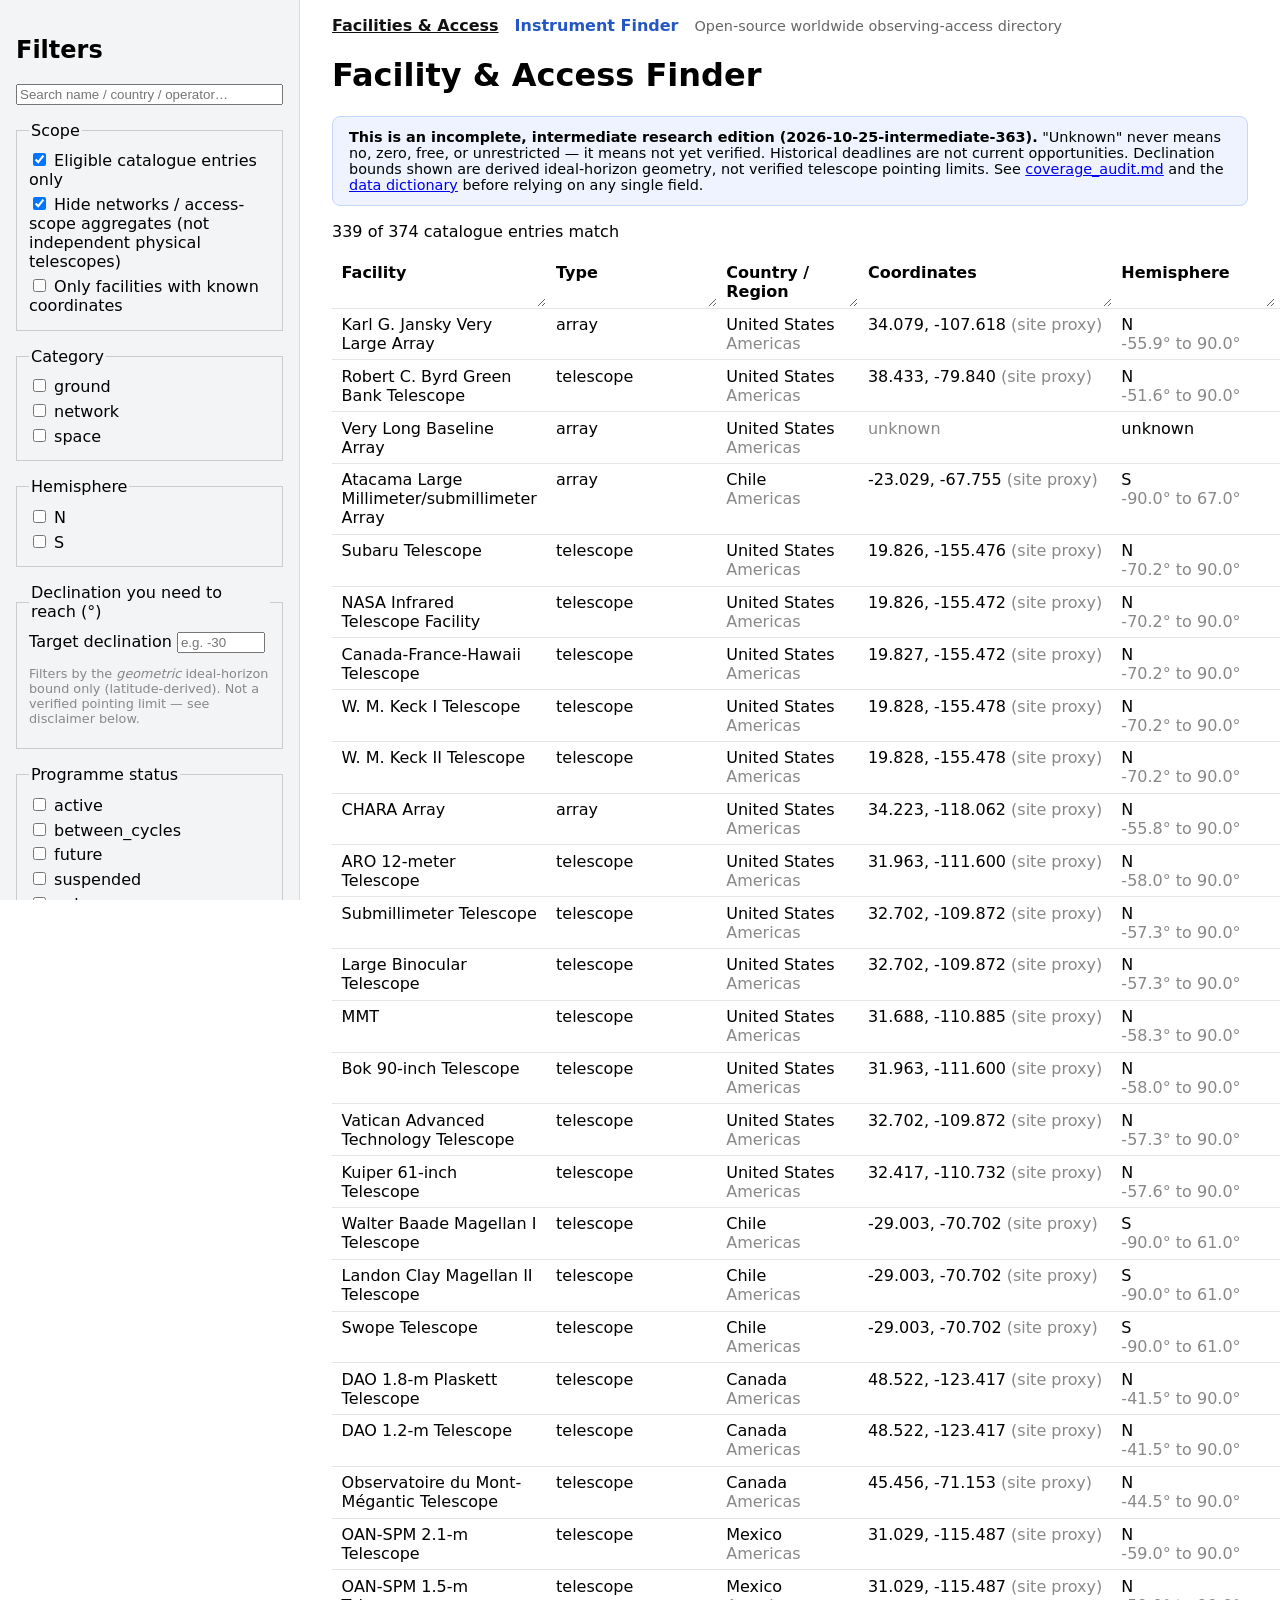
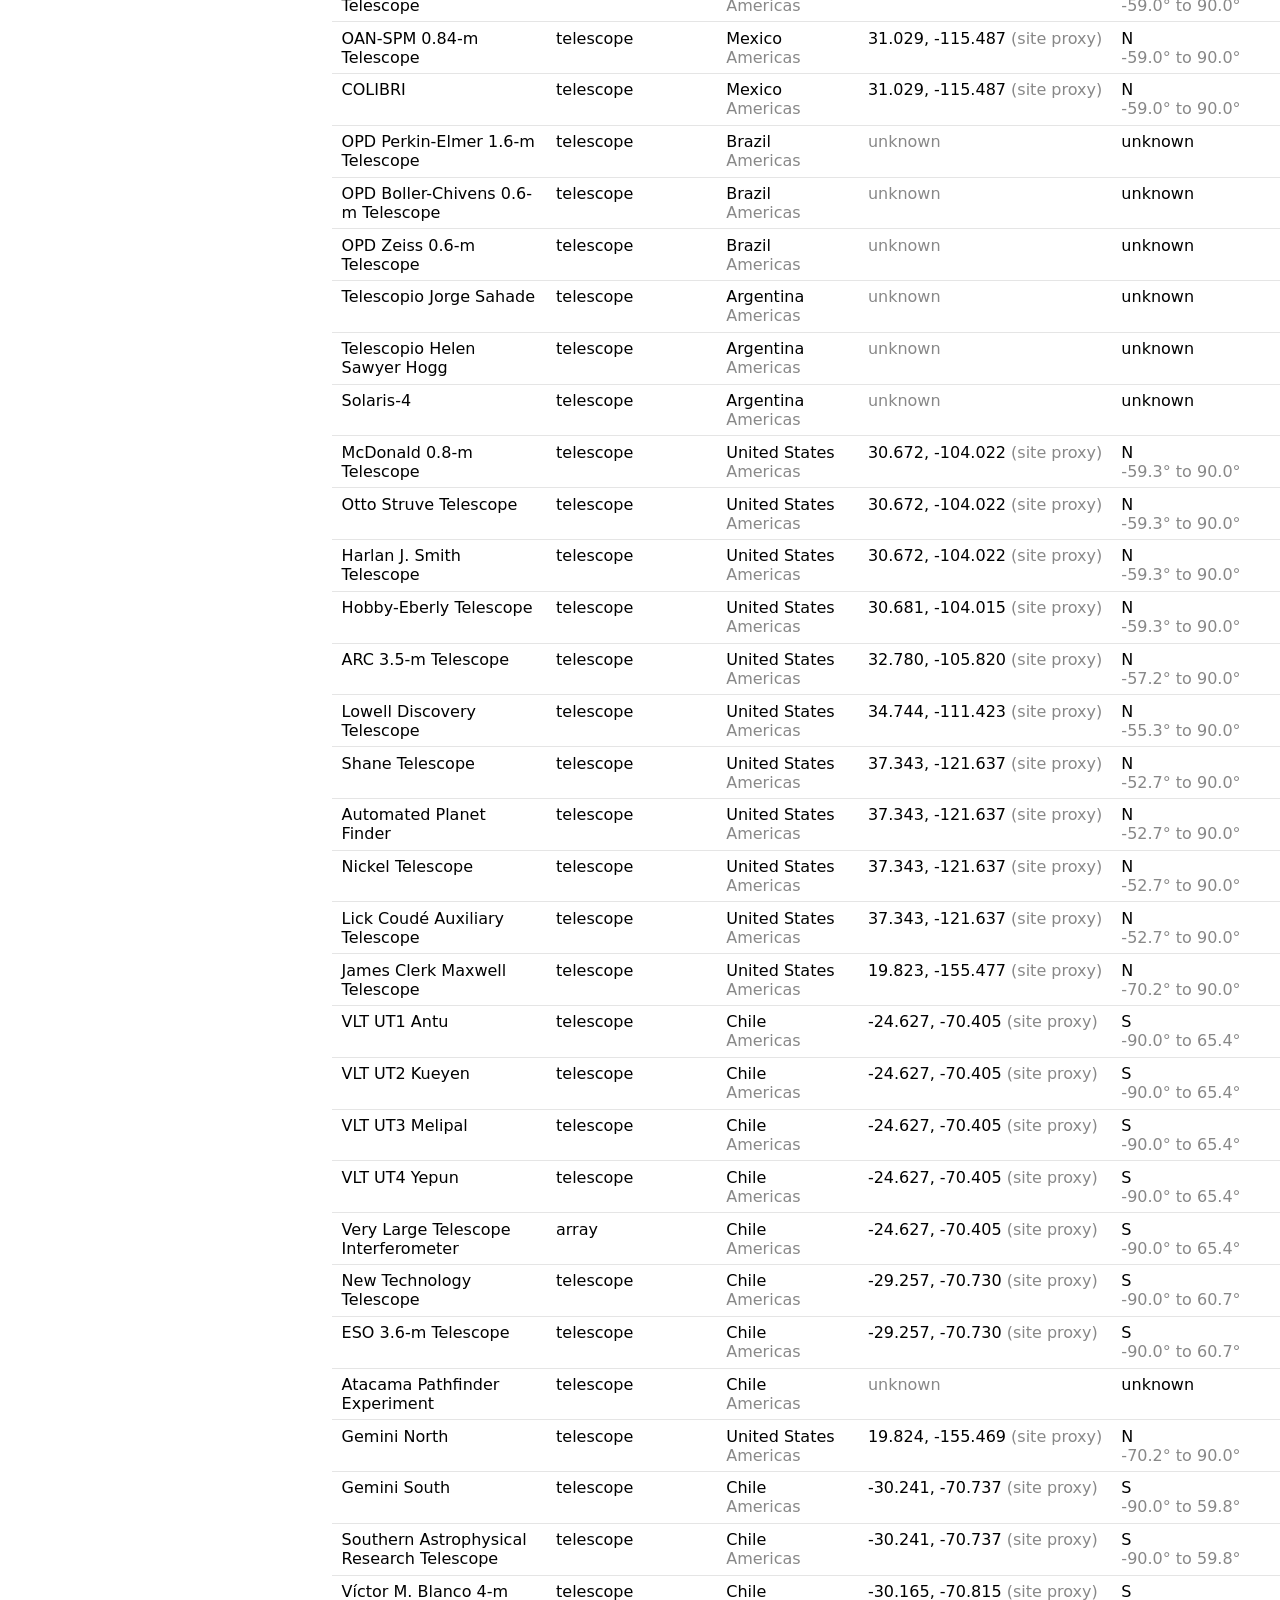
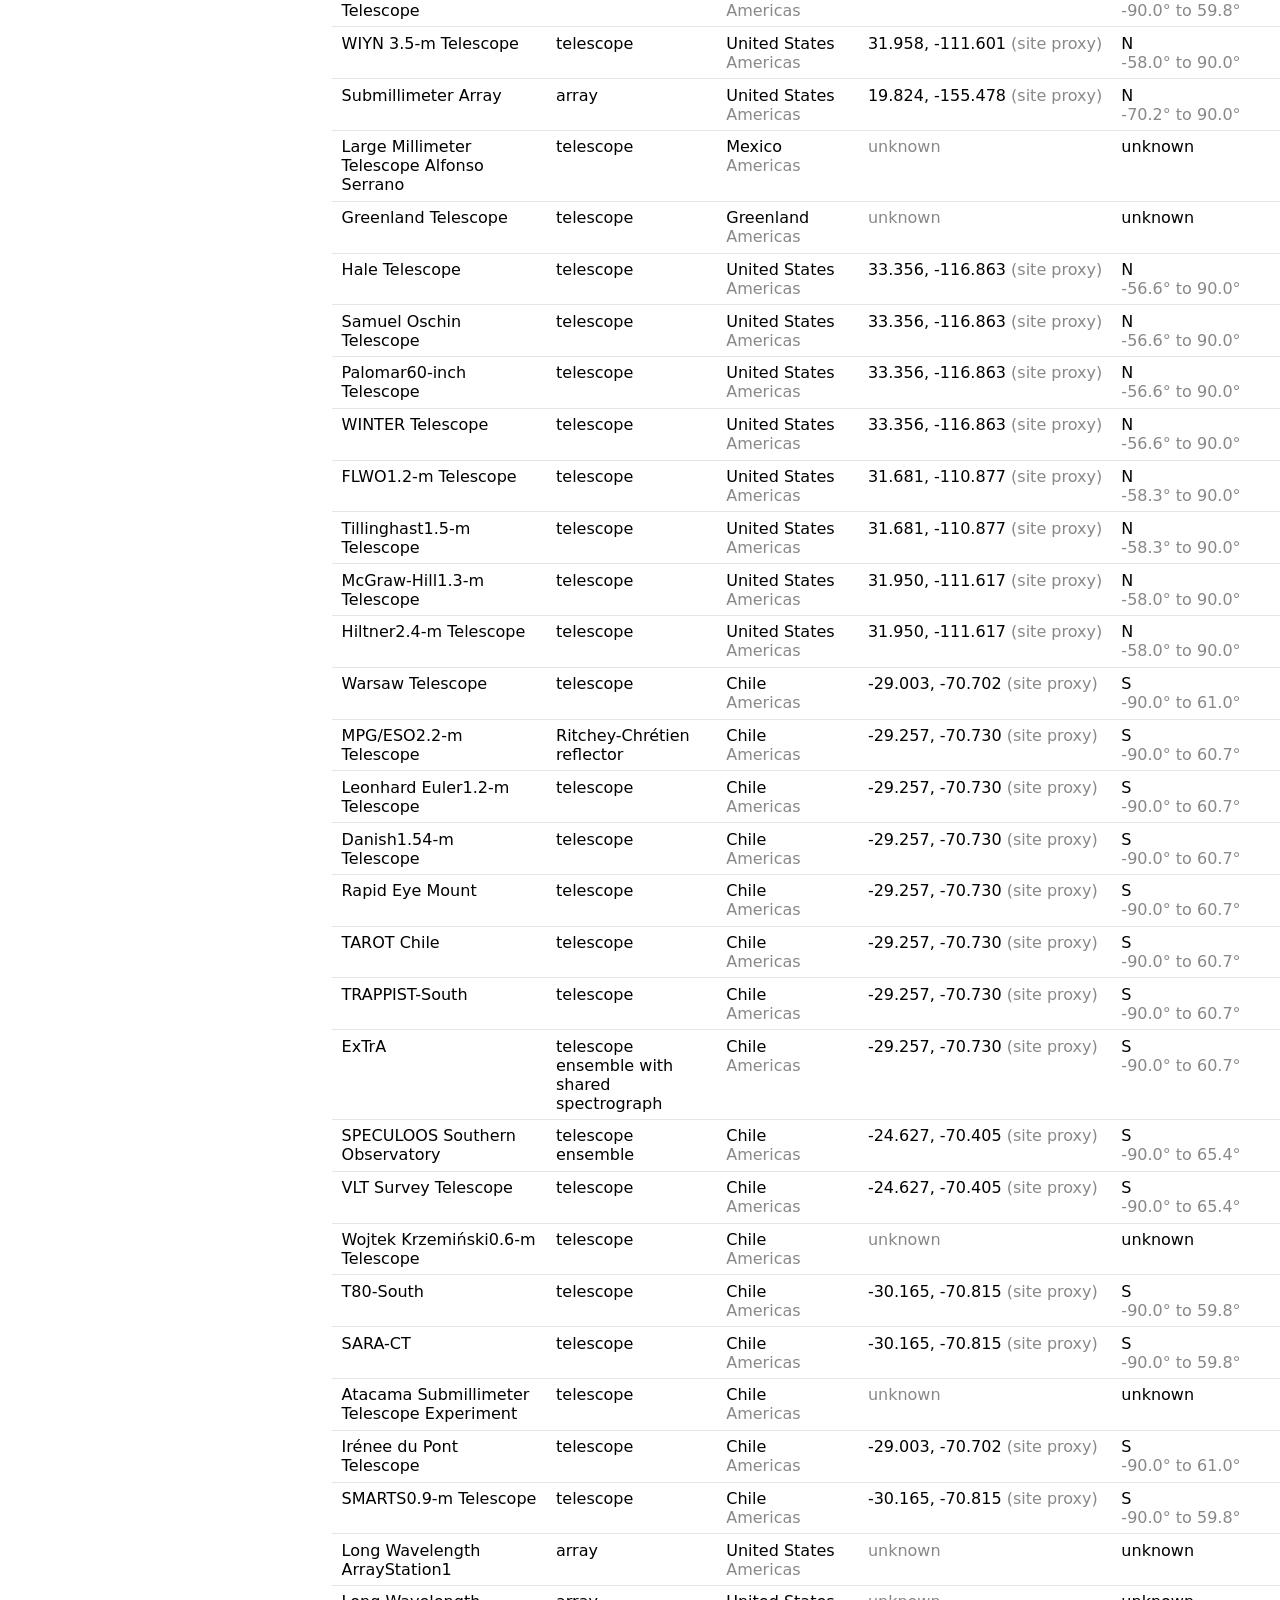
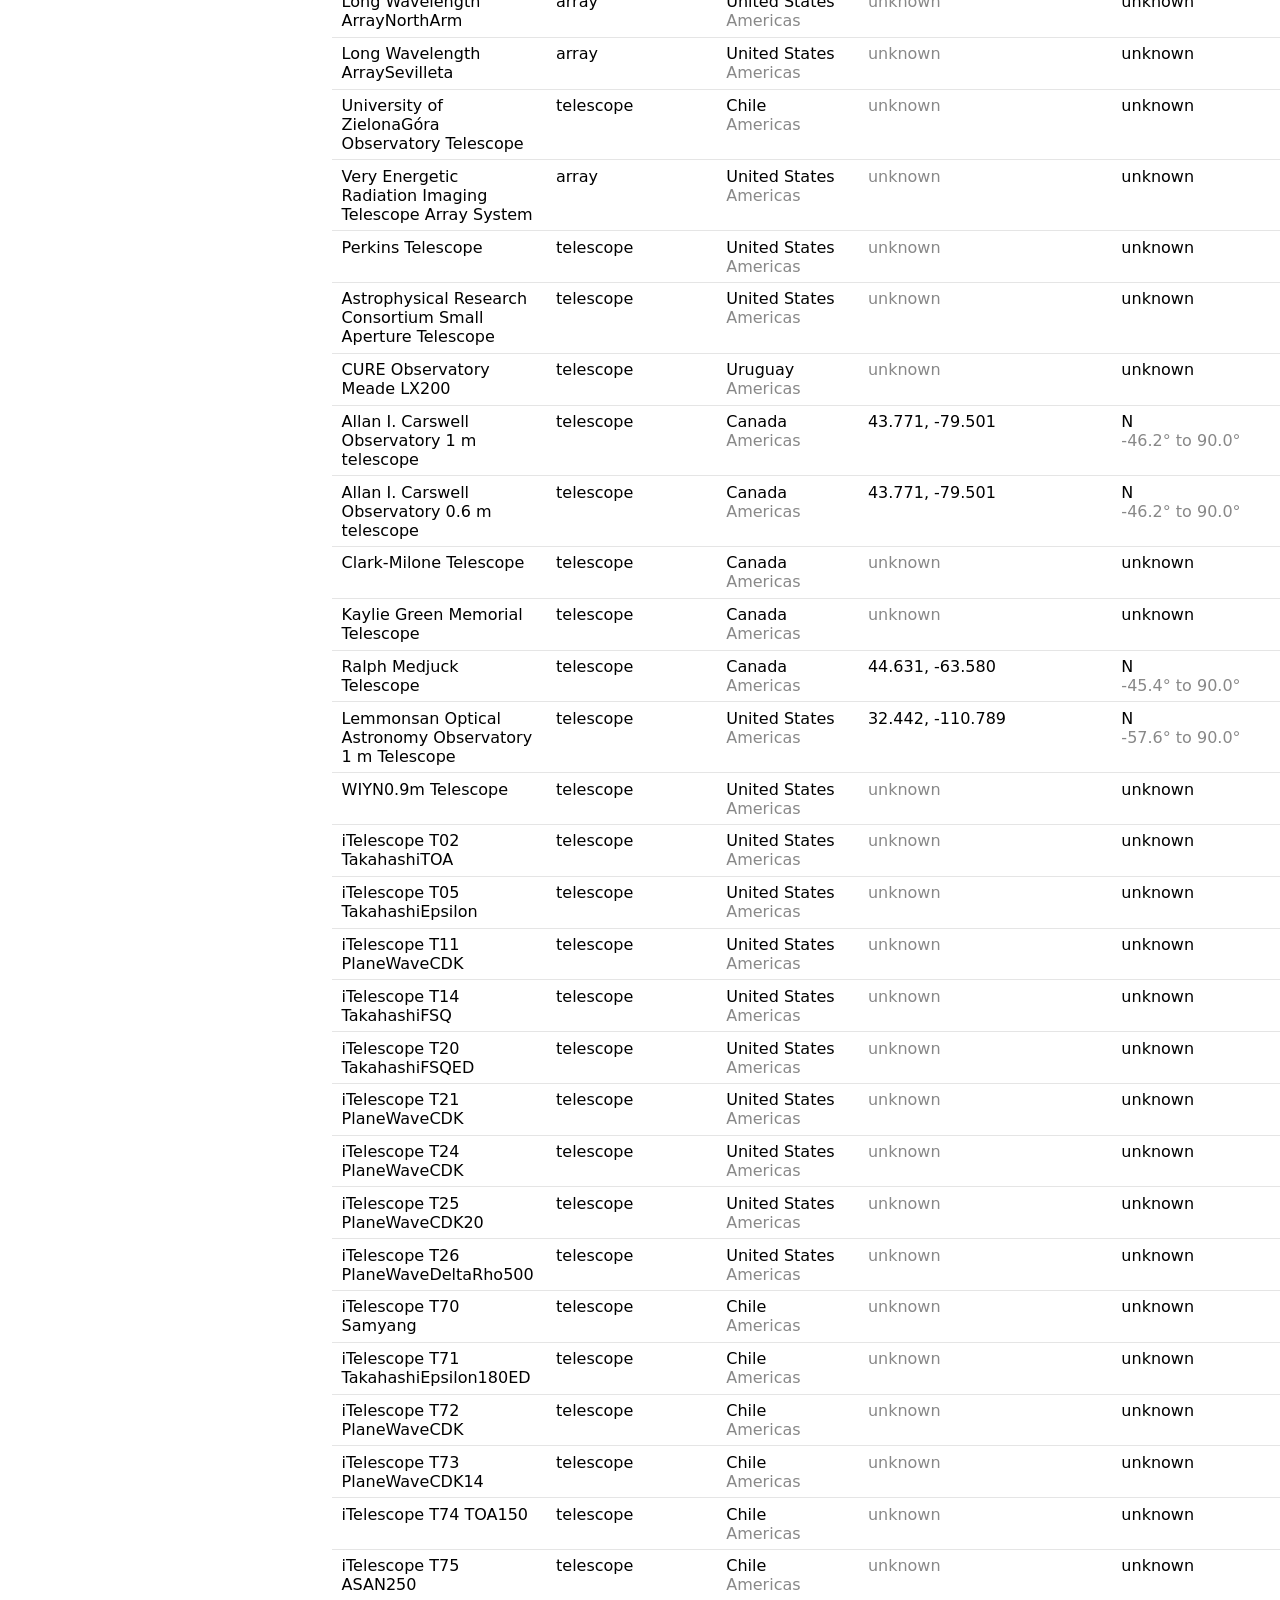
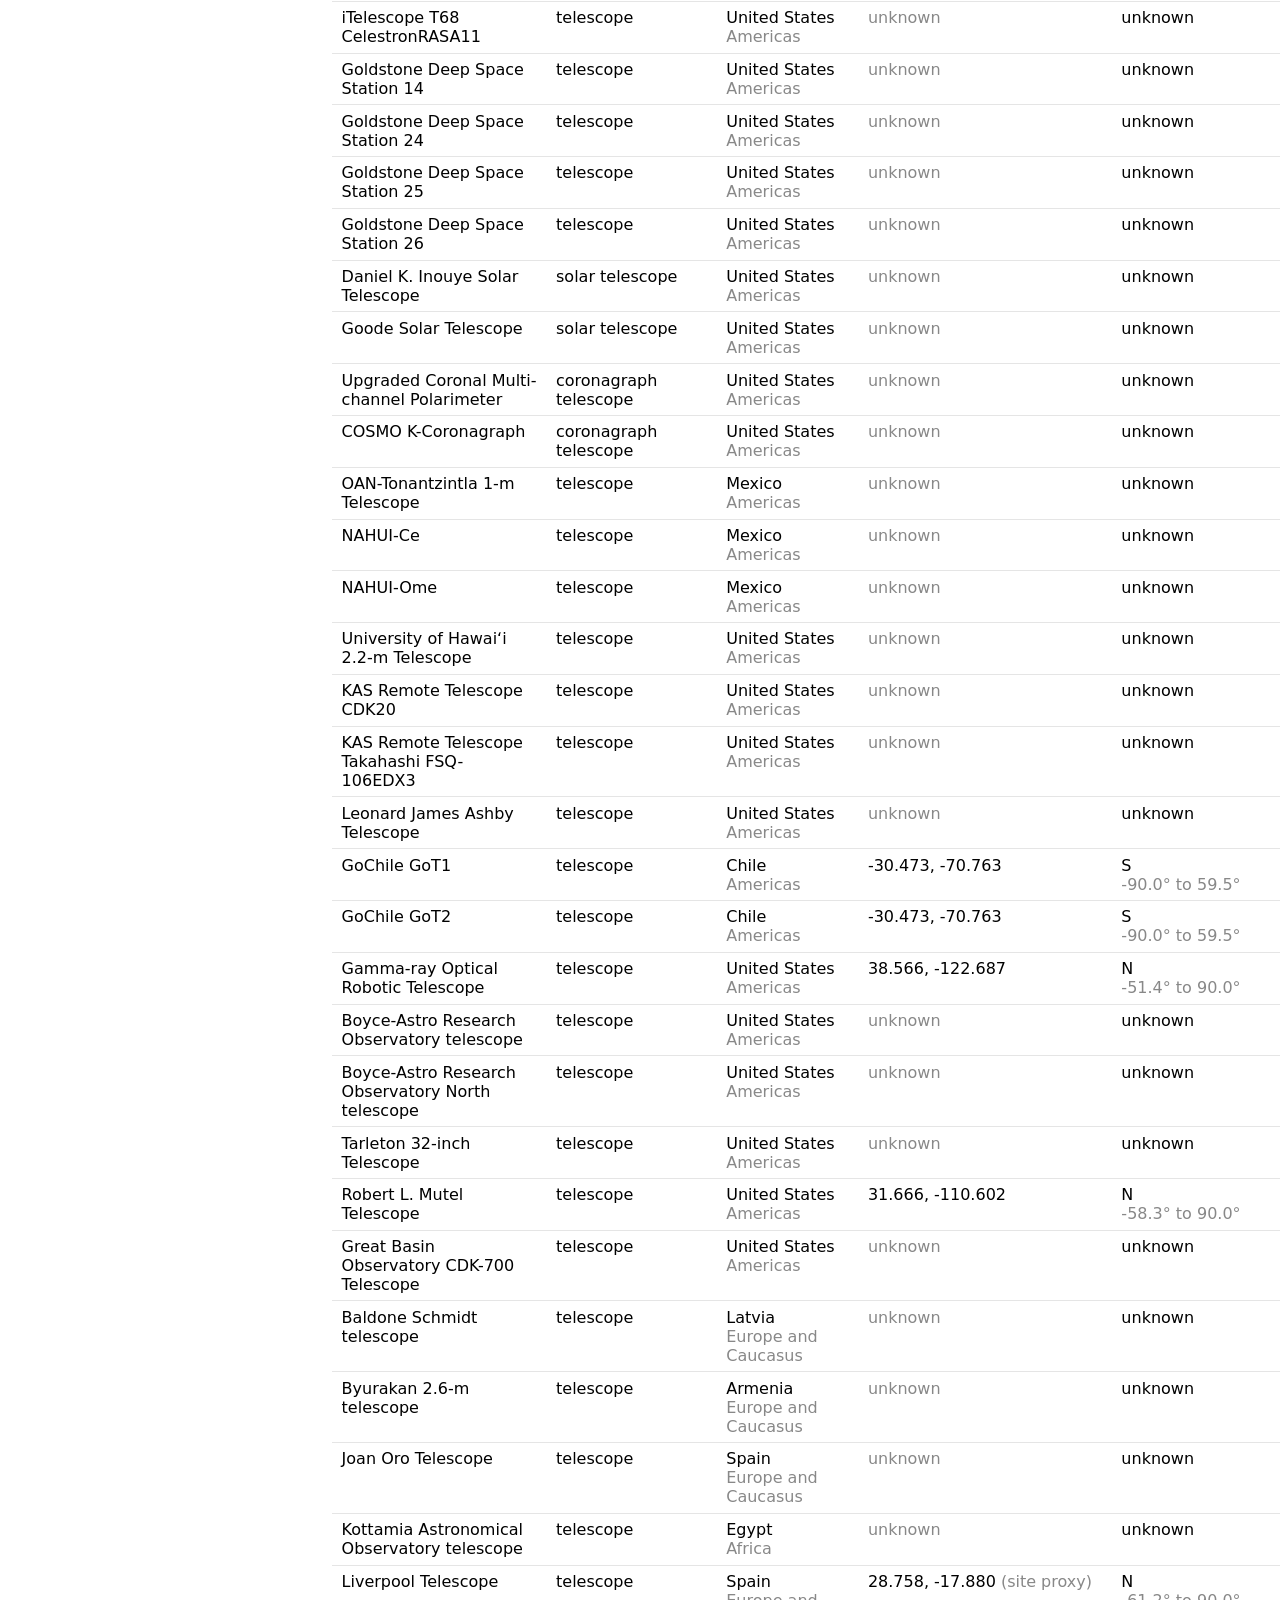
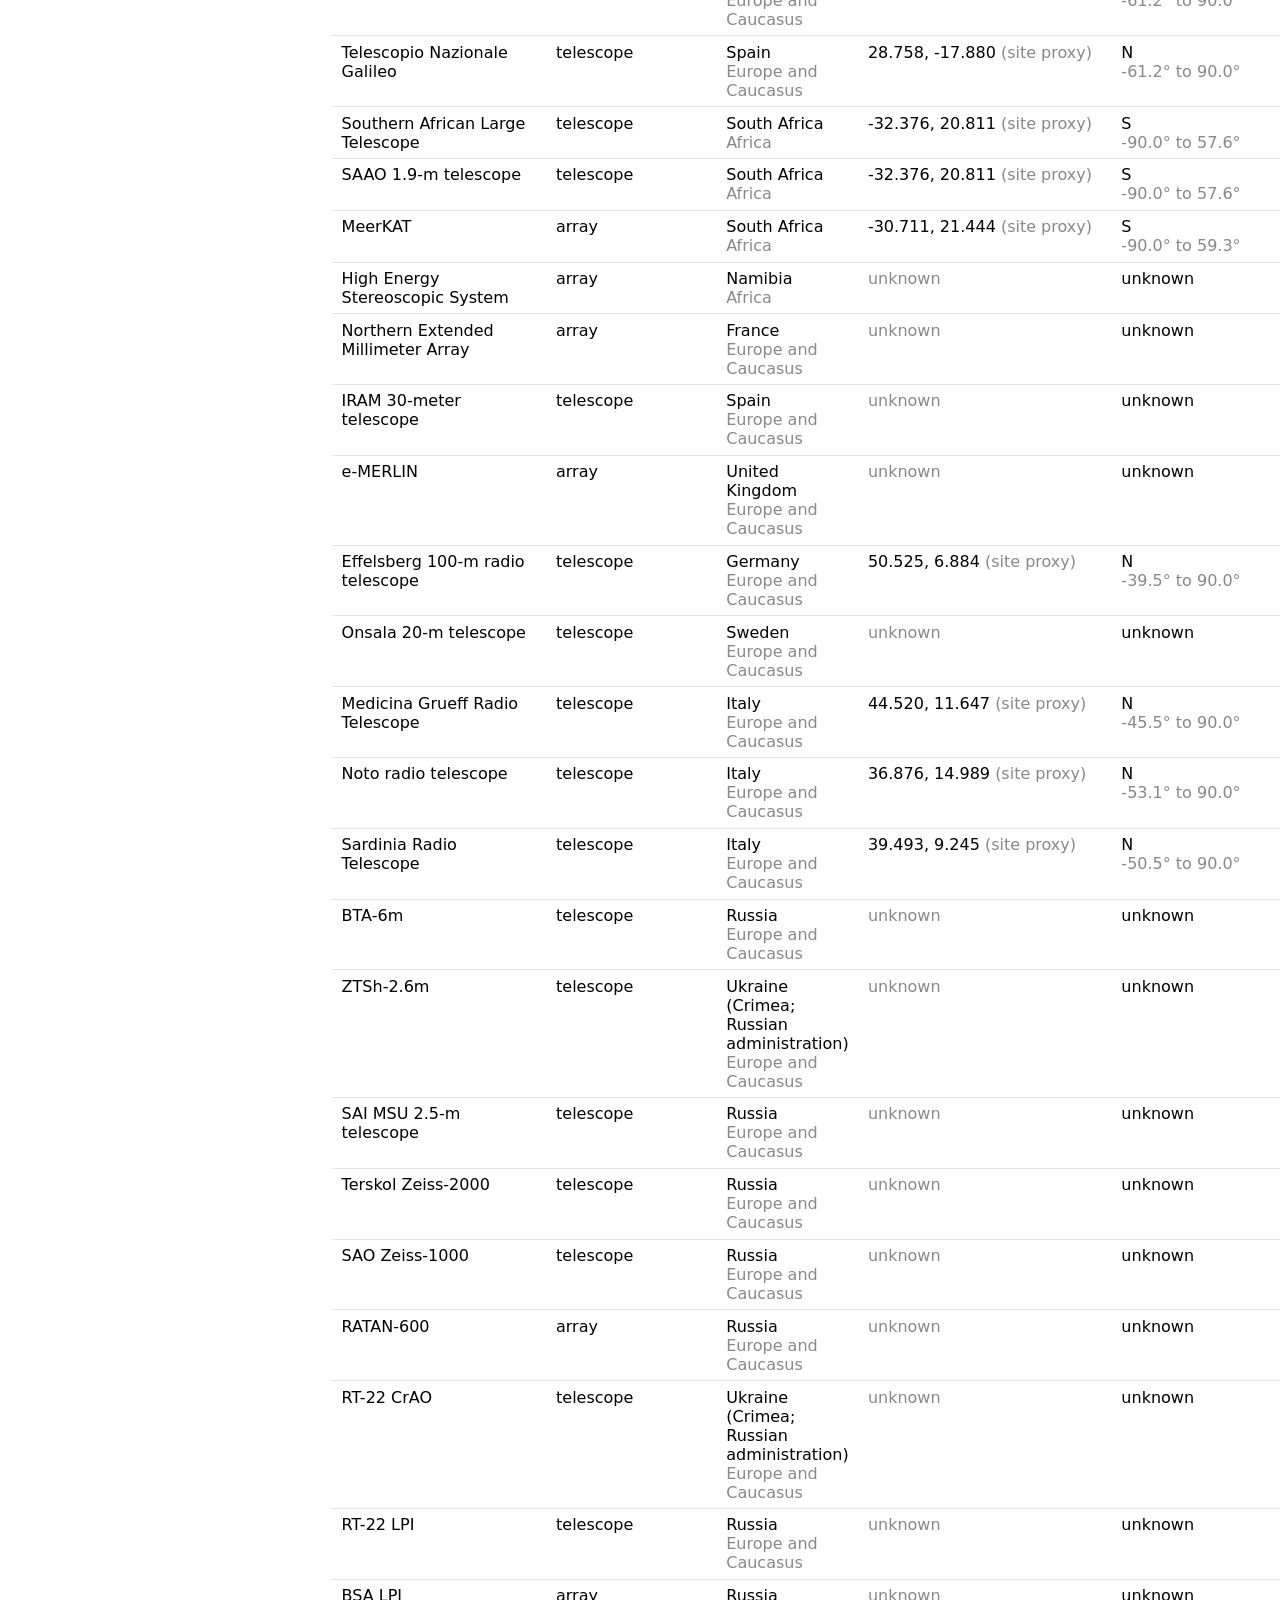
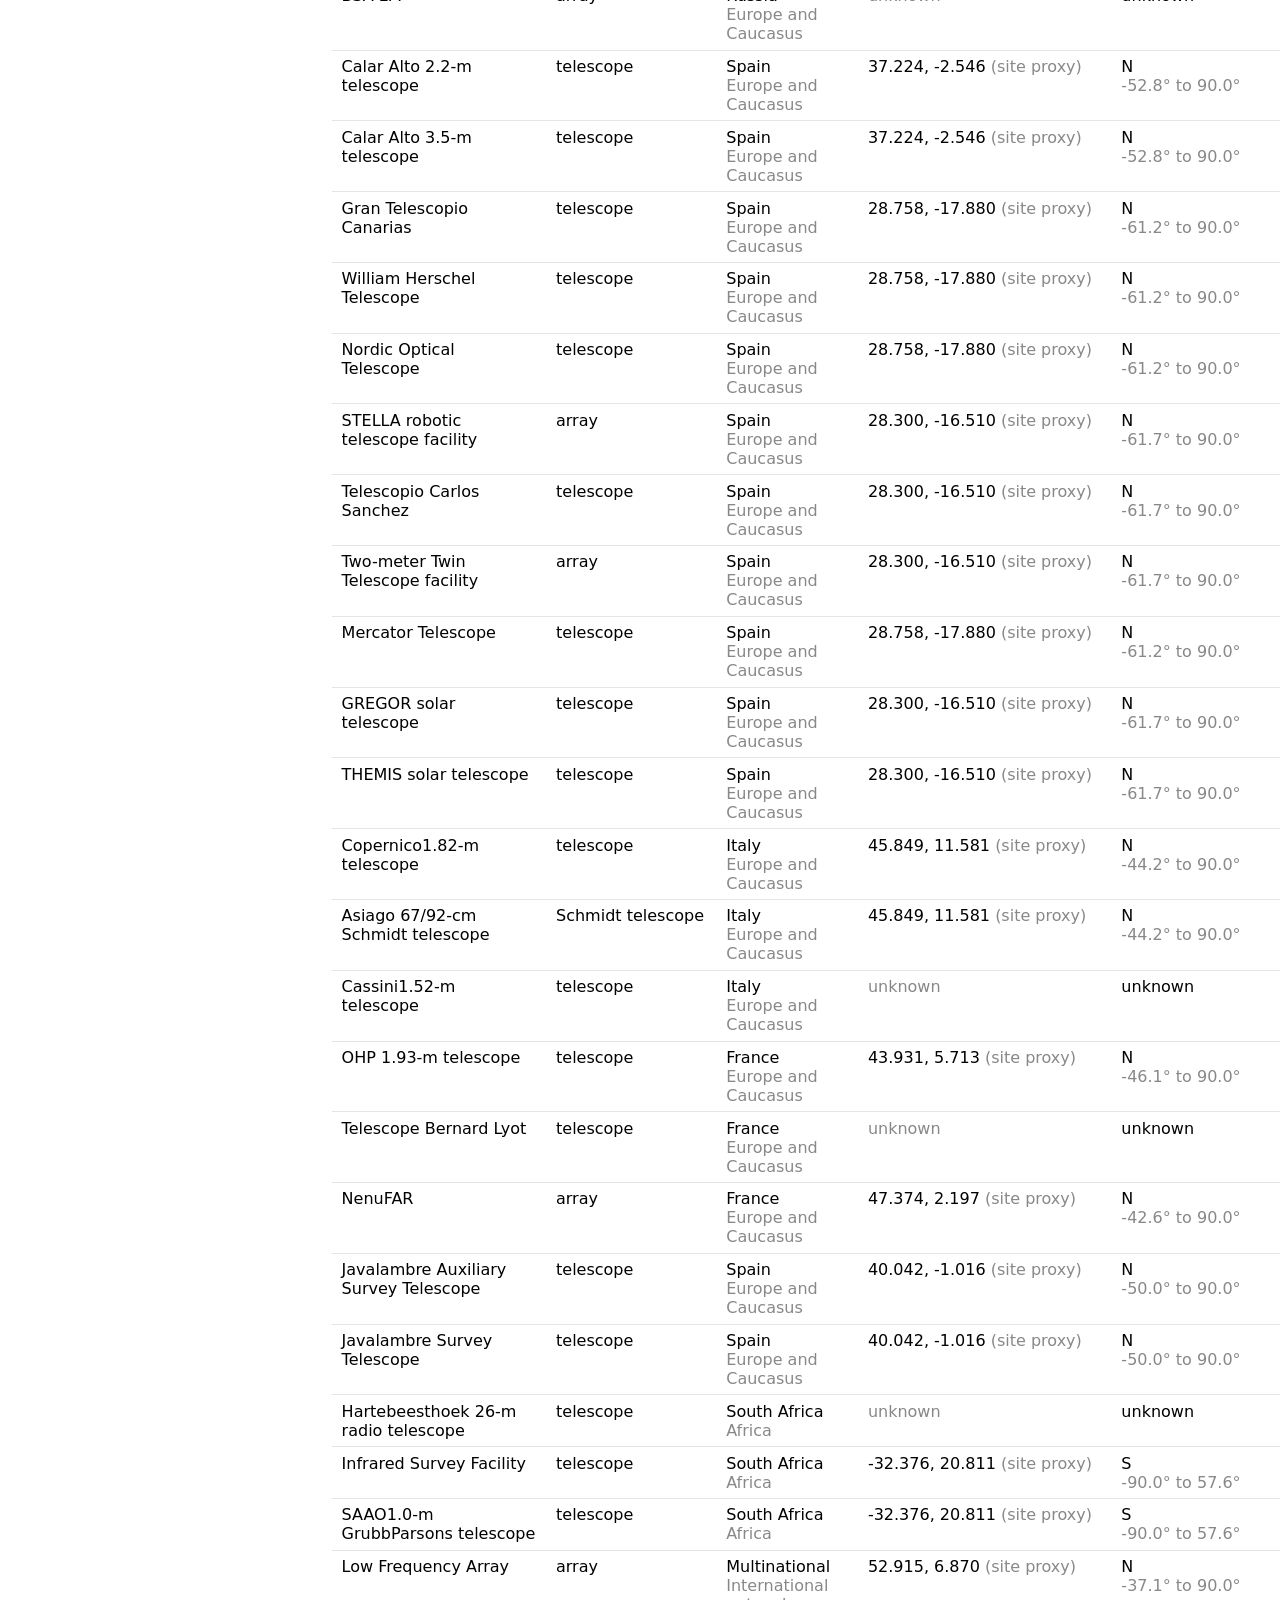
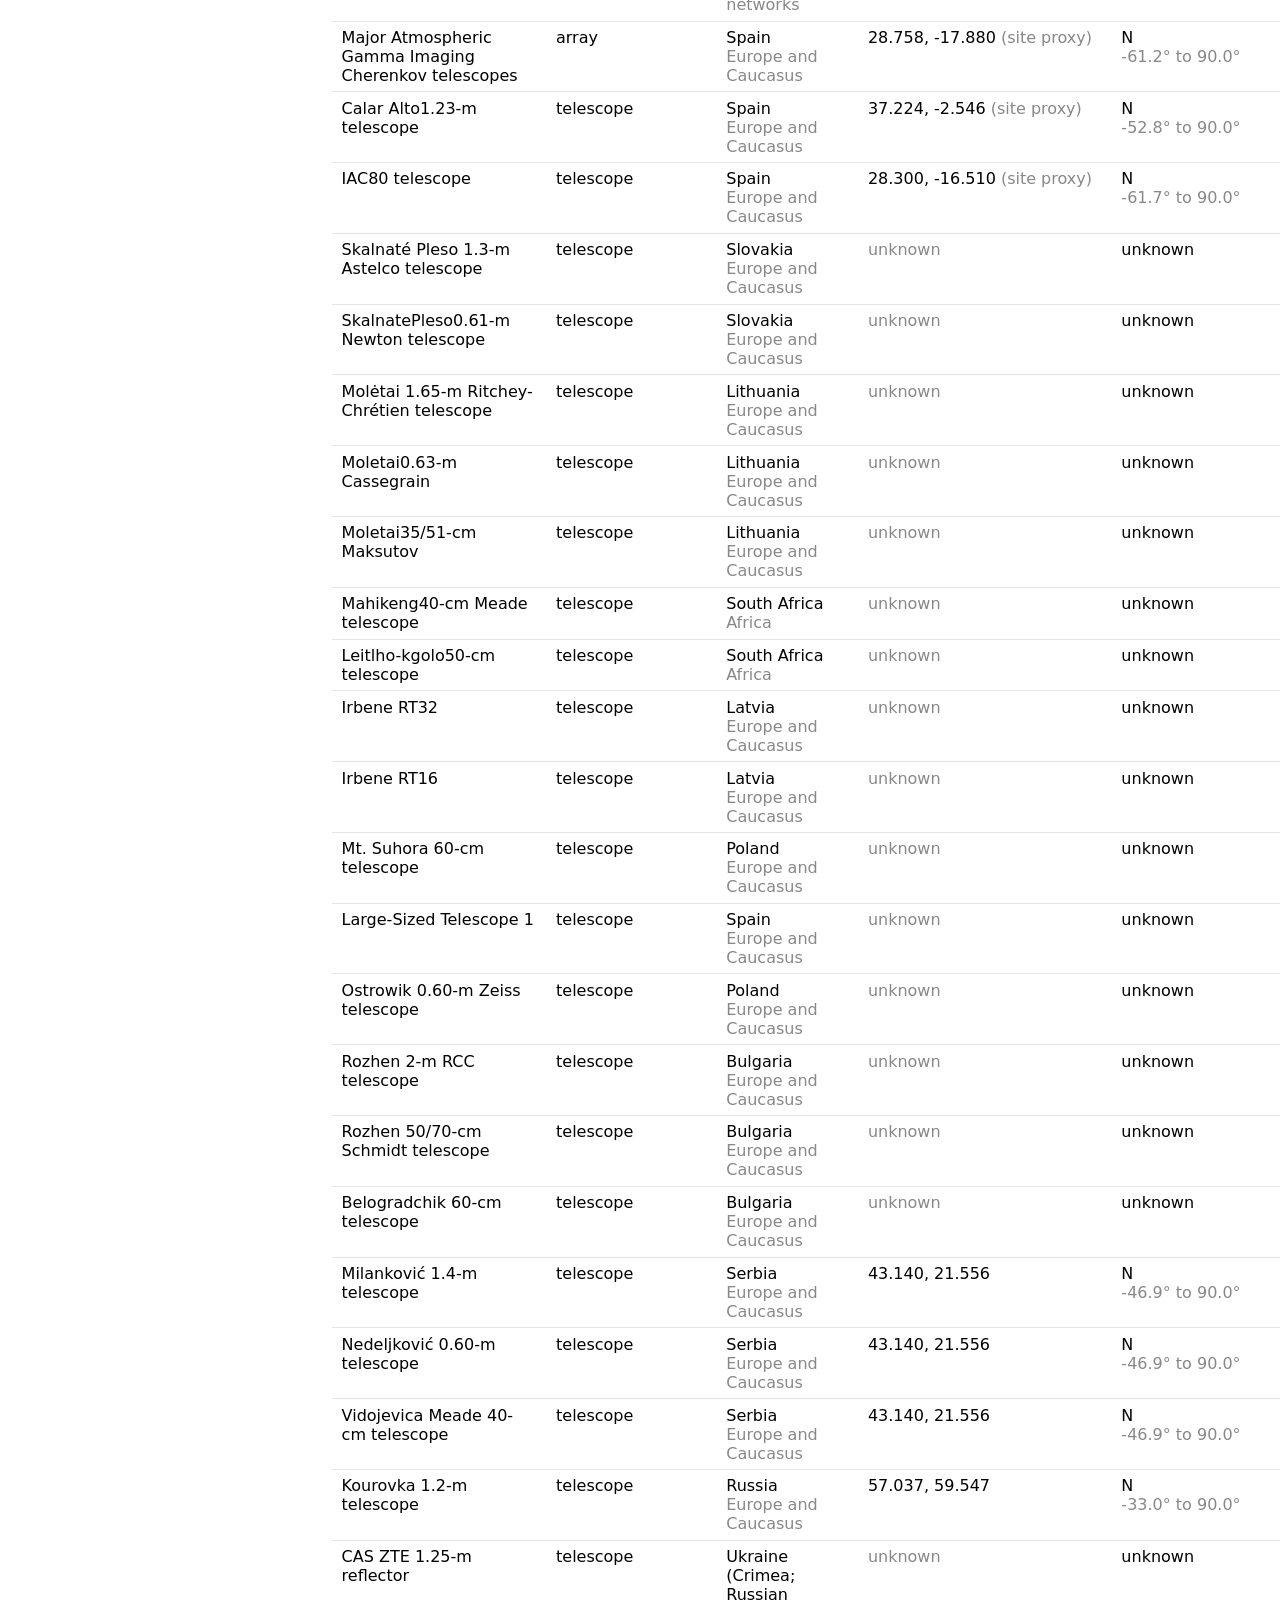
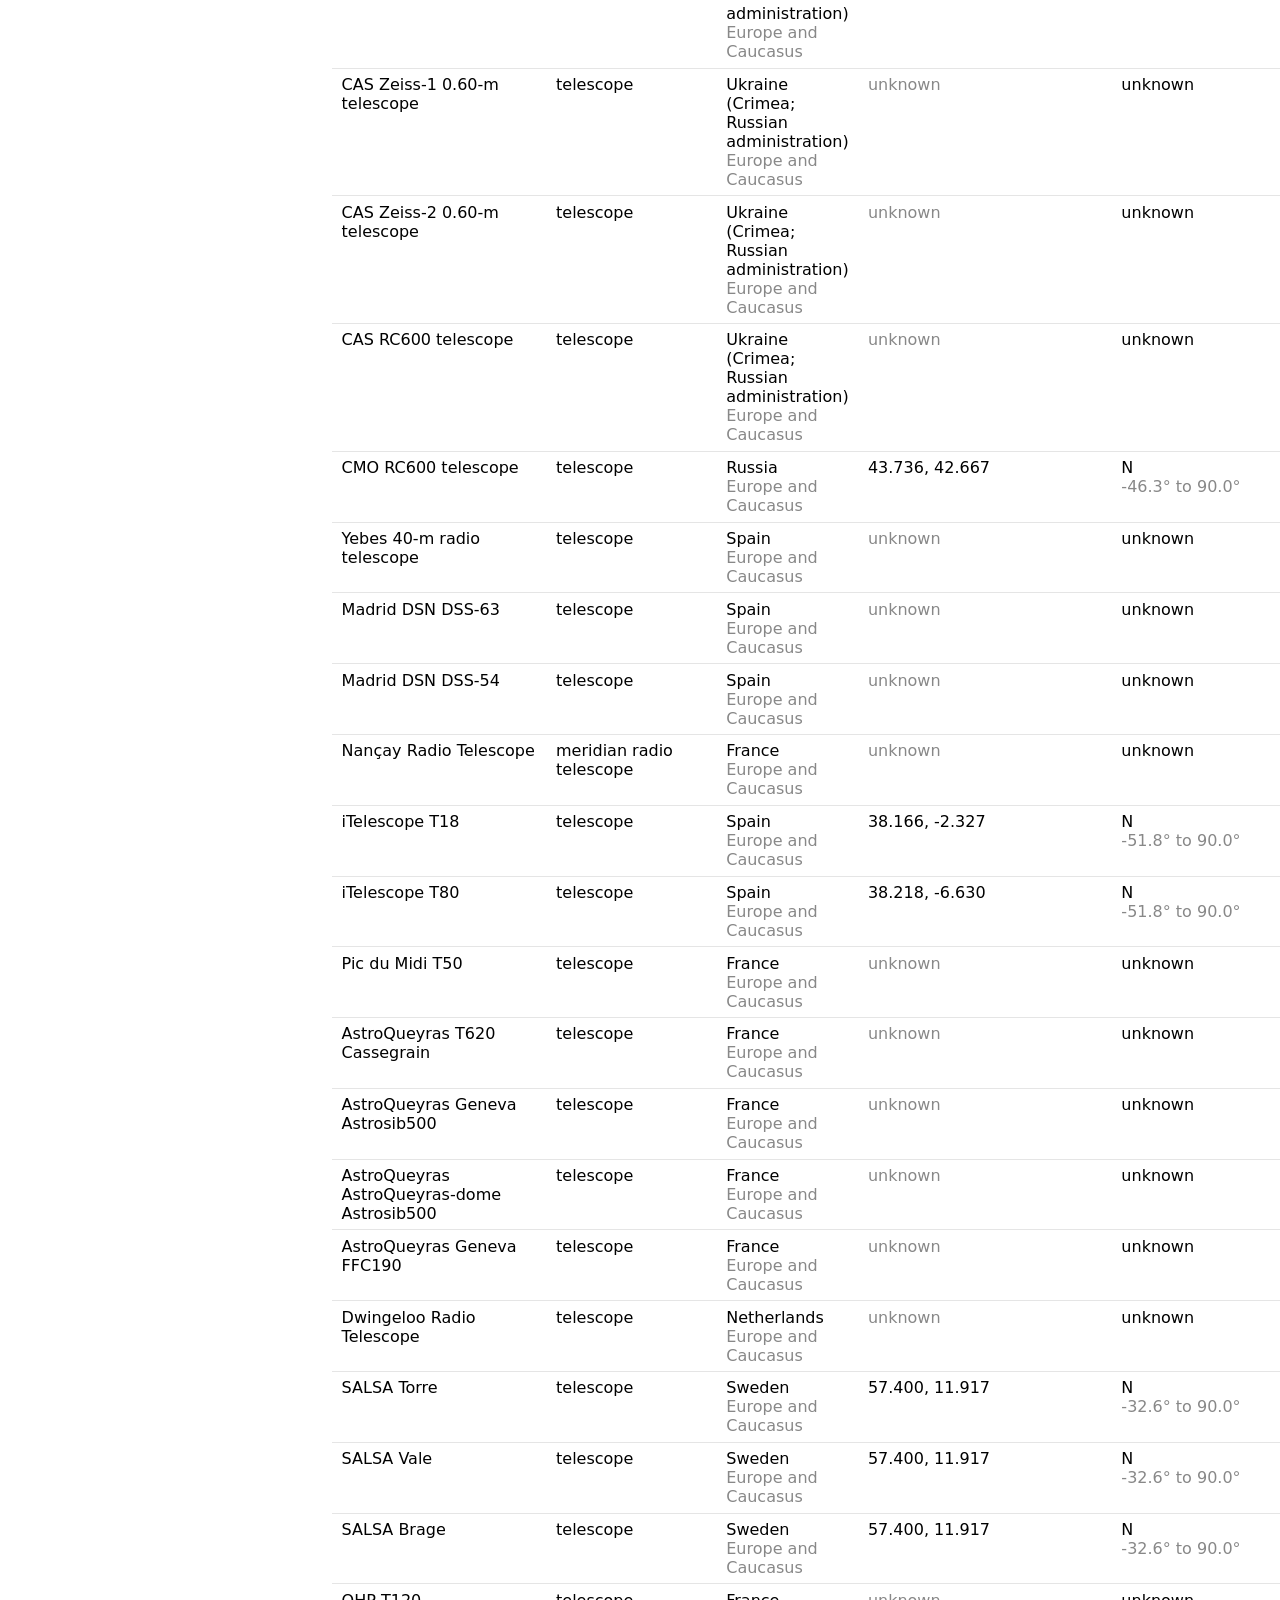
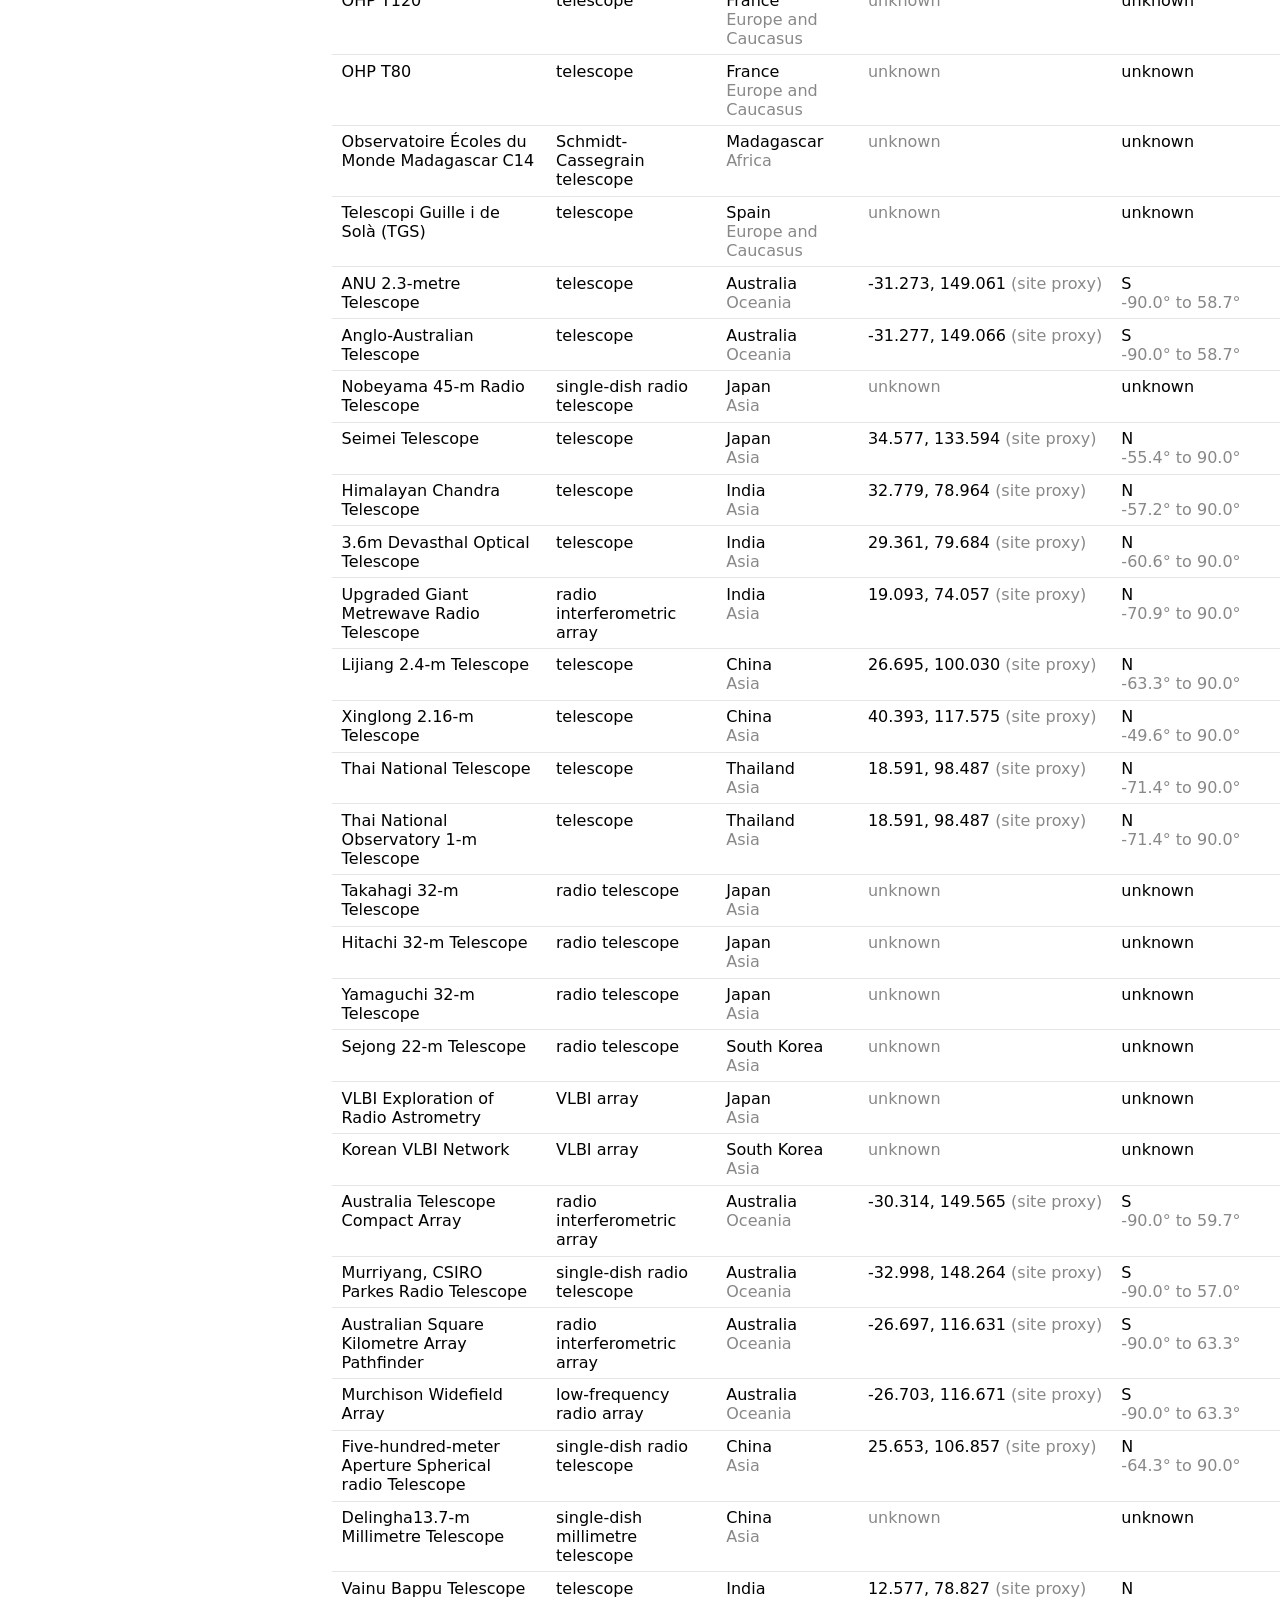
==== index.html @ 236d1244 "first push" ====
<!DOCTYPE html>
<html lang="en">
<head>
  <meta charset="utf-8">
  <meta name="viewport" content="width=device-width, initial-scale=1">
  <title>Facility &amp; Access Finder</title>
  <link rel="stylesheet" href="style.css">
</head>
<body>
  <aside id="filters">
    <h2>Filters</h2>
    <input type="search" id="search" placeholder="Search name / country / operator…">

    <fieldset>
      <legend>Scope</legend>
      <label><input type="checkbox" id="eligibleOnly" checked> Eligible catalogue entries only</label>
      <label><input type="checkbox" id="hideAggregates" checked>
        Hide networks / access-scope aggregates (not independent physical telescopes)</label>
      <label><input type="checkbox" id="coordsOnly"> Only facilities with known coordinates</label>
    </fieldset>

    <fieldset>
      <legend>Category</legend>
      <div id="categories"></div>
    </fieldset>

    <fieldset>
      <legend>Hemisphere</legend>
      <div id="hemispheres"></div>
    </fieldset>

    <fieldset>
      <legend>Declination you need to reach (°)</legend>
      <label>Target declination
        <input type="number" id="decTarget" step="any" min="-90" max="90" placeholder="e.g. -30">
      </label>
      <p class="muted" style="font-size:0.8rem">
        Filters by the <em>geometric</em> ideal-horizon bound only (latitude-derived).
        Not a verified pointing limit — see disclaimer below.
      </p>
    </fieldset>

    <fieldset>
      <legend>Programme status</legend>
      <div id="statuses"></div>
    </fieldset>

    <fieldset>
      <legend>Region</legend>
      <div id="regions"></div>
    </fieldset>

    <button id="reset">Reset filters</button>
    <div id="show-results-bar">
      <button id="show-results" type="button">Show results</button>
    </div>
  </aside>

  <main>
    <nav id="topnav">
      <a href="index.html" class="active">Facilities &amp; Access</a>
      <a href="instruments.html">Instrument Finder</a>
      <span class="tagline">Open-source worldwide observing-access directory</span>
    </nav>
    <h1>Facility &amp; Access Finder</h1>

    <div class="site-banner">
      <strong>This is an incomplete, intermediate research edition (2026-10-25-intermediate-363).</strong>
      "Unknown" never means no, zero, free, or unrestricted — it means not yet verified.
      Historical deadlines are not current opportunities. Declination bounds shown are derived
      ideal-horizon geometry, not verified telescope pointing limits. See
      <a href="research/2026-10-25-intermediate-363/coverage_audit.md">coverage_audit.md</a> and the
      <a href="docs/data_dictionary.md">data dictionary</a> before relying on any single field.
    </div>

    <div id="mobile-bar">
      <button id="open-filters" type="button">☰ Filters</button>
      <label id="sort-wrap">Sort
        <select id="sort">
          <option value="">Default order</option>
          <option value="official_name:1">Name A–Z</option>
          <option value="country:1">Country A–Z</option>
          <option value="route_count:-1">Most programmes first</option>
          <option value="latitude_deg:1">Latitude: south → north</option>
        </select>
      </label>
    </div>
    <p id="count">Loading…</p>
    <table>
      <thead>
        <tr>
          <th data-key="official_name">Facility</th>
          <th>Type</th>
          <th>Country / Region</th>
          <th data-key="latitude_deg">Coordinates</th>
          <th>Hemisphere</th>
          <th>Status</th>
          <th data-key="route_count">Programmes</th>
        </tr>
      </thead>
      <tbody id="results"></tbody>
    </table>
  </main>

  <script src="facility-app.js"></script>
</body>
</html>
---- style.css ----
body { font-family: system-ui, sans-serif; margin: 0; display: flex; min-height: 100vh; }
aside { width: 300px; padding: 1rem; background: #f3f4f6; border-right: 1px solid #ddd;
        height: 100vh; overflow-y: auto; position: sticky; top: 0; box-sizing: border-box; }
main { flex: 1; padding: 1rem 2rem; overflow-x: auto; }
fieldset { margin: 1rem 0; border: 1px solid #ccc; }
fieldset label { display: block; margin: 0.3rem 0; }
fieldset[hidden] { display: none; }
input[type=number] { width: 5rem; }
input[type=search] { width: 100%; box-sizing: border-box; }
table { border-collapse: collapse; width: 100%; min-width: 1100px; }
th, td { text-align: left; padding: 0.4rem 0.6rem; vertical-align: top;
         border-bottom: 1px solid #e5e5e5; }
th[data-key] { cursor: pointer; }
th[data-key]:hover { background: #eef; }
thead th { position: sticky; top: 0; background: #fff; z-index: 1; }
select { max-width: 11rem; }
body.noscroll { overflow: hidden; }

/* top nav shared by both pages */
#topnav { display: flex; gap: 1rem; align-items: baseline; margin-bottom: 0.5rem; flex-wrap: wrap; }
#topnav a { color: #2457c5; text-decoration: none; font-weight: 600; }
#topnav a.active { color: #111; text-decoration: underline; }
#topnav .tagline { color: #666; font-size: 0.9rem; }

/* badges for status fields */
.badge { display: inline-block; padding: 0.1rem 0.5rem; border-radius: 999px; font-size: 0.78rem; font-weight: 600; }
.badge-active { background: #e3f6e3; color: #1a7a1a; }
.badge-between_cycles { background: #fff4da; color: #8a6400; }
.badge-suspended { background: #fde2e2; color: #a31414; }
.badge-future { background: #e3ecfd; color: #1a4b9a; }
.badge-unknown { background: #eee; color: #555; }
.badge-aggregate { background: #eee; color: #555; border: 1px dashed #999; }

.facility-row { cursor: pointer; }
.facility-row:hover { background: #f7f9ff; }
.detail-row td { background: #fbfbfd; border-bottom: 1px solid #ddd; }
.detail-wrap { padding: 0.75rem 1rem; }
.caveat { color: #7a4b00; background: #fff8e6; border: 1px solid #f0d78c; border-radius: 6px;
          padding: 0.5rem 0.75rem; margin: 0.5rem 0; font-size: 0.88rem; }
.route-card { border: 1px solid #e0e0e0; border-radius: 8px; padding: 0.6rem 0.8rem; margin: 0.5rem 0; }
.route-card h4 { margin: 0 0 0.3rem; font-size: 0.95rem; }
.route-card dl { display: grid; grid-template-columns: 9rem 1fr; gap: 0.15rem 0.6rem; margin: 0.3rem 0 0; font-size: 0.85rem; }
.route-card dt { color: #666; }
.muted { color: #888; }
.site-banner { background: #eef3ff; border: 1px solid #c7d6ff; border-radius: 8px;
               padding: 0.75rem 1rem; margin-bottom: 1rem; font-size: 0.9rem; }

/* 1 Facility */         th:nth-child(1), td:nth-child(1) { min-width: 9rem; }
/* 2 Instrument */       th:nth-child(2), td:nth-child(2) { min-width: 9rem; }
/* 3 Waveband */         th:nth-child(3), td:nth-child(3) { min-width: 7rem; }
/* 4 Wavelength */       th:nth-child(4), td:nth-child(4) { min-width: 11rem; white-space: nowrap; }
/* 5 Spectral res */     th:nth-child(5), td:nth-child(5) { min-width: 9rem;  white-space: nowrap; }
/* 6 Spatial res */      th:nth-child(6), td:nth-child(6) { min-width: 9rem;  white-space: nowrap; }
/* 7 FOV */              th:nth-child(7), td:nth-child(7) { min-width: 9rem;  white-space: nowrap; }
/* 8 Capabilities */     th:nth-child(8), td:nth-child(8) { min-width: 14rem; }
/* 9 Access */           th:nth-child(9), td:nth-child(9) { min-width: 10rem; }

#facilities, #wavebands, #countries { max-height: 180px; overflow-y: auto; }
/* Mobile-only controls are hidden on desktop */
#mobile-bar, #show-results-bar { display: none; }
th { resize: horizontal; overflow: hidden; }

@media (max-width: 700px) {
  body { display: block; }
  main { padding: 0.75rem; overflow-x: visible; }
  h1 { font-size: 1.4rem; margin: 0.25rem 0 0.75rem; }

  #mobile-bar { display: flex; gap: 0.75rem; align-items: center;
                flex-wrap: wrap; margin-bottom: 0.75rem; }
  #mobile-bar button { padding: 0.6rem 1rem; font-size: 1rem; border-radius: 8px;
                       border: 1px solid #888; background: #fff; }
  #sort-wrap { flex: 1; display: flex; align-items: center; gap: 0.5rem; }
  #sort { flex: 1; max-width: none; }

  aside { position: fixed; inset: 0; z-index: 10; width: 100%; height: auto;
          border: none; transform: translateX(-100%); transition: transform 0.2s;
          padding-bottom: 0; }
  aside.open { transform: none; }
  #show-results-bar { display: block; position: sticky; bottom: 0;
                      margin: 1rem -1rem 0; padding: 0.75rem 1rem;
                      background: #f3f4f6; border-top: 1px solid #ccc; }
  #show-results { width: 100%; padding: 0.8rem; font-size: 1rem; border: none;
                  border-radius: 8px; background: #2457c5; color: #fff; }

  input, select, button { font-size: 16px; }
  fieldset label { padding: 0.35rem 0; }
  input[type=checkbox], input[type=radio] { width: 1.15rem; height: 1.15rem; }
  input[type=number] { width: 6rem; }
  #facilities, #wavebands, #countries { max-height: 220px; }

  table, thead, tbody, tr, td { display: block; }
  table { min-width: 0; width: 100%; }
  thead { display: none; }
  tr.facility-row, tr:not(.detail-row) { background: #fff; border: 1px solid #ddd; border-radius: 8px;
       padding: 0.5rem 0.75rem; margin-bottom: 0.75rem; }
  td:nth-child(n) { min-width: 0; white-space: normal; border: none;
                    padding: 0.25rem 0; display: flex; gap: 0.75rem;
                    justify-content: space-between; text-align: right; }
  td::before { content: attr(data-label); flex: 0 0 38%; text-align: left;
               font-weight: 600; color: #555; }
  td:empty { display: none; }
  td:nth-child(2) { font-weight: 600; }
  .detail-row td { display: block; text-align: left; }
  .detail-row td::before { content: none; }
}
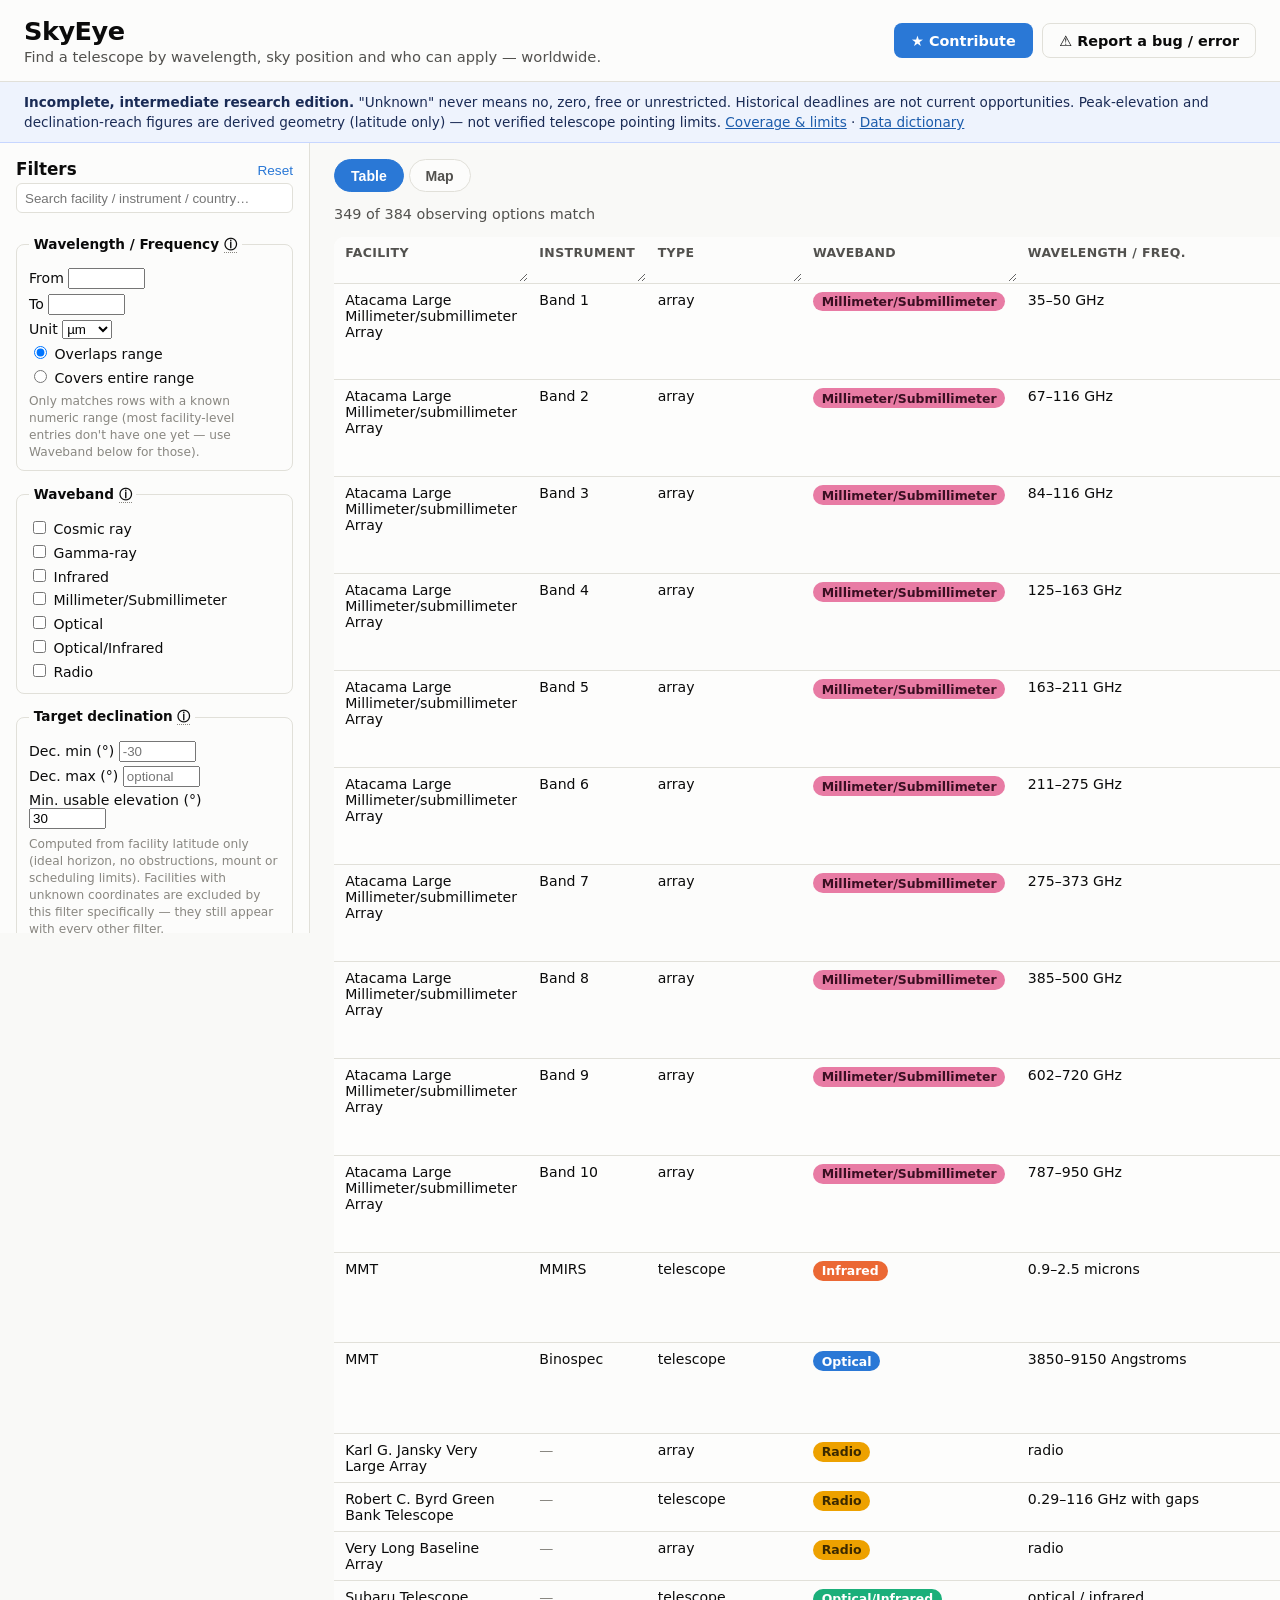
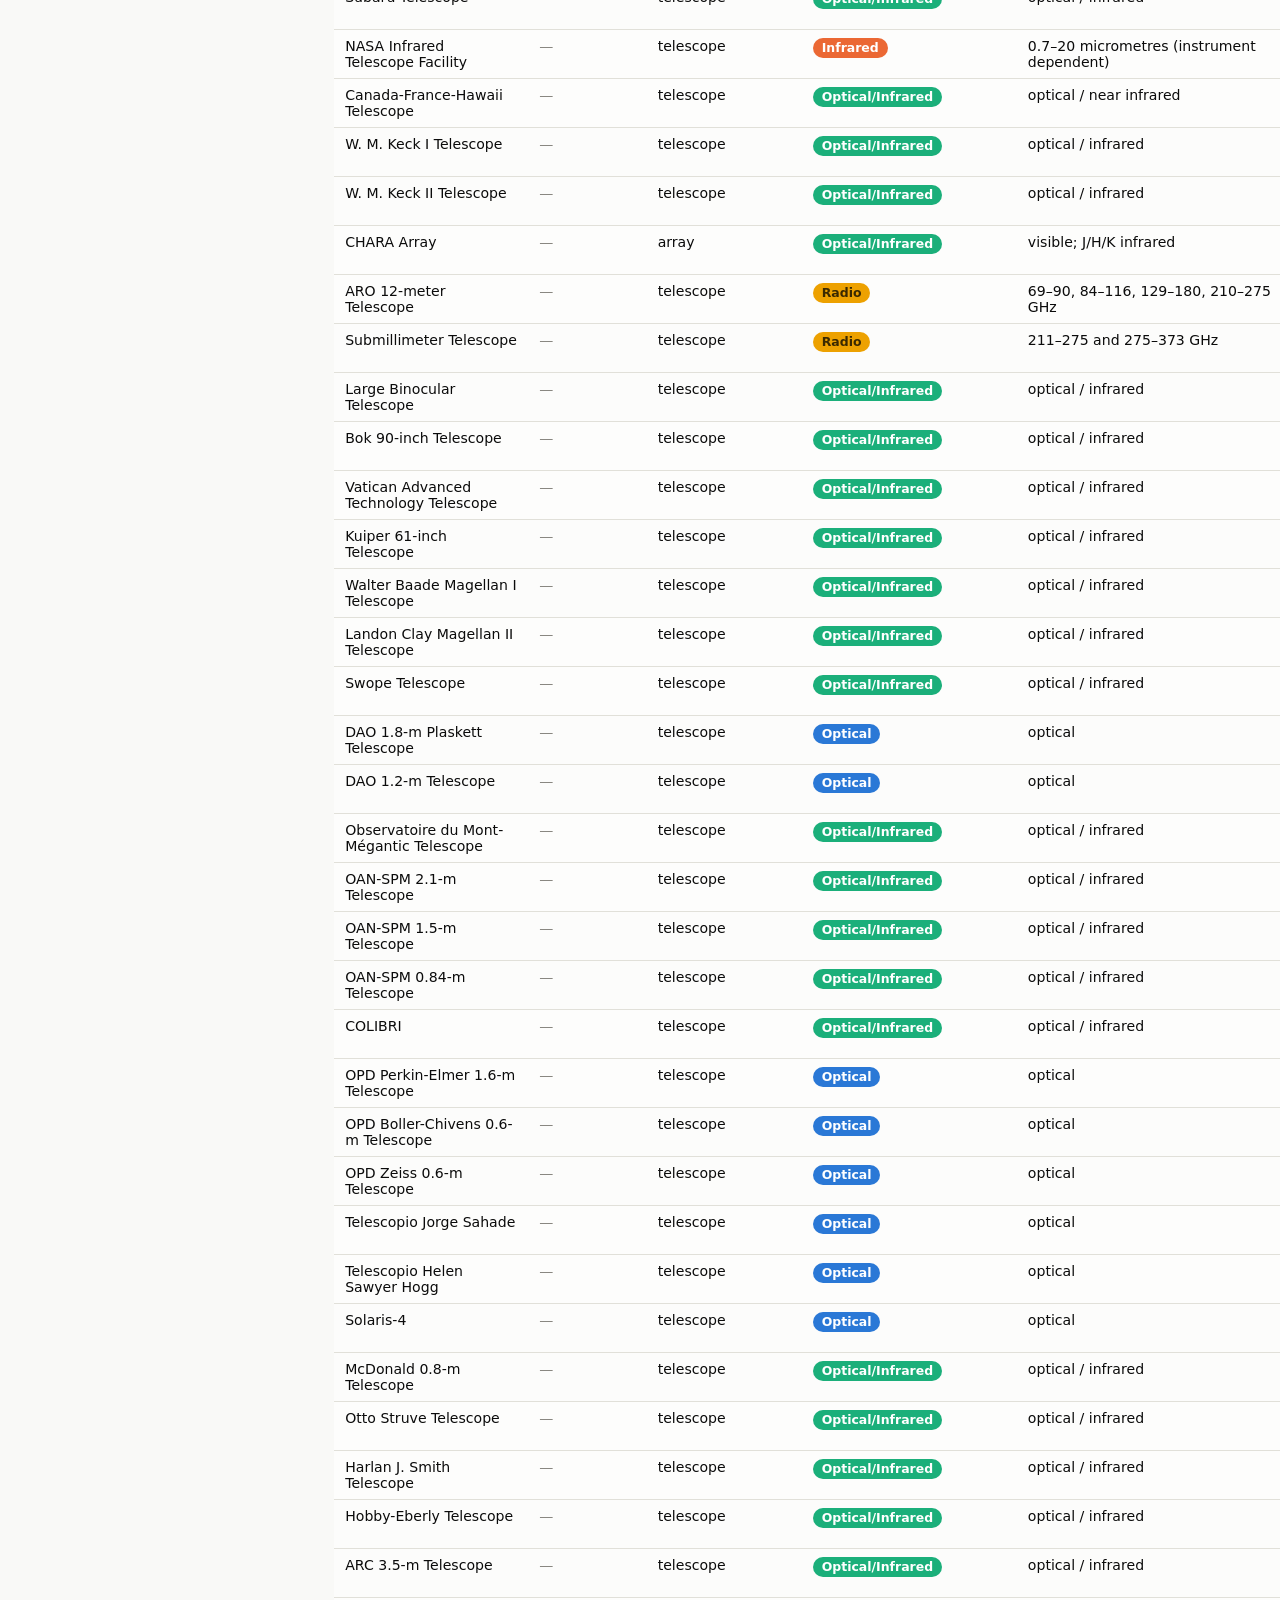
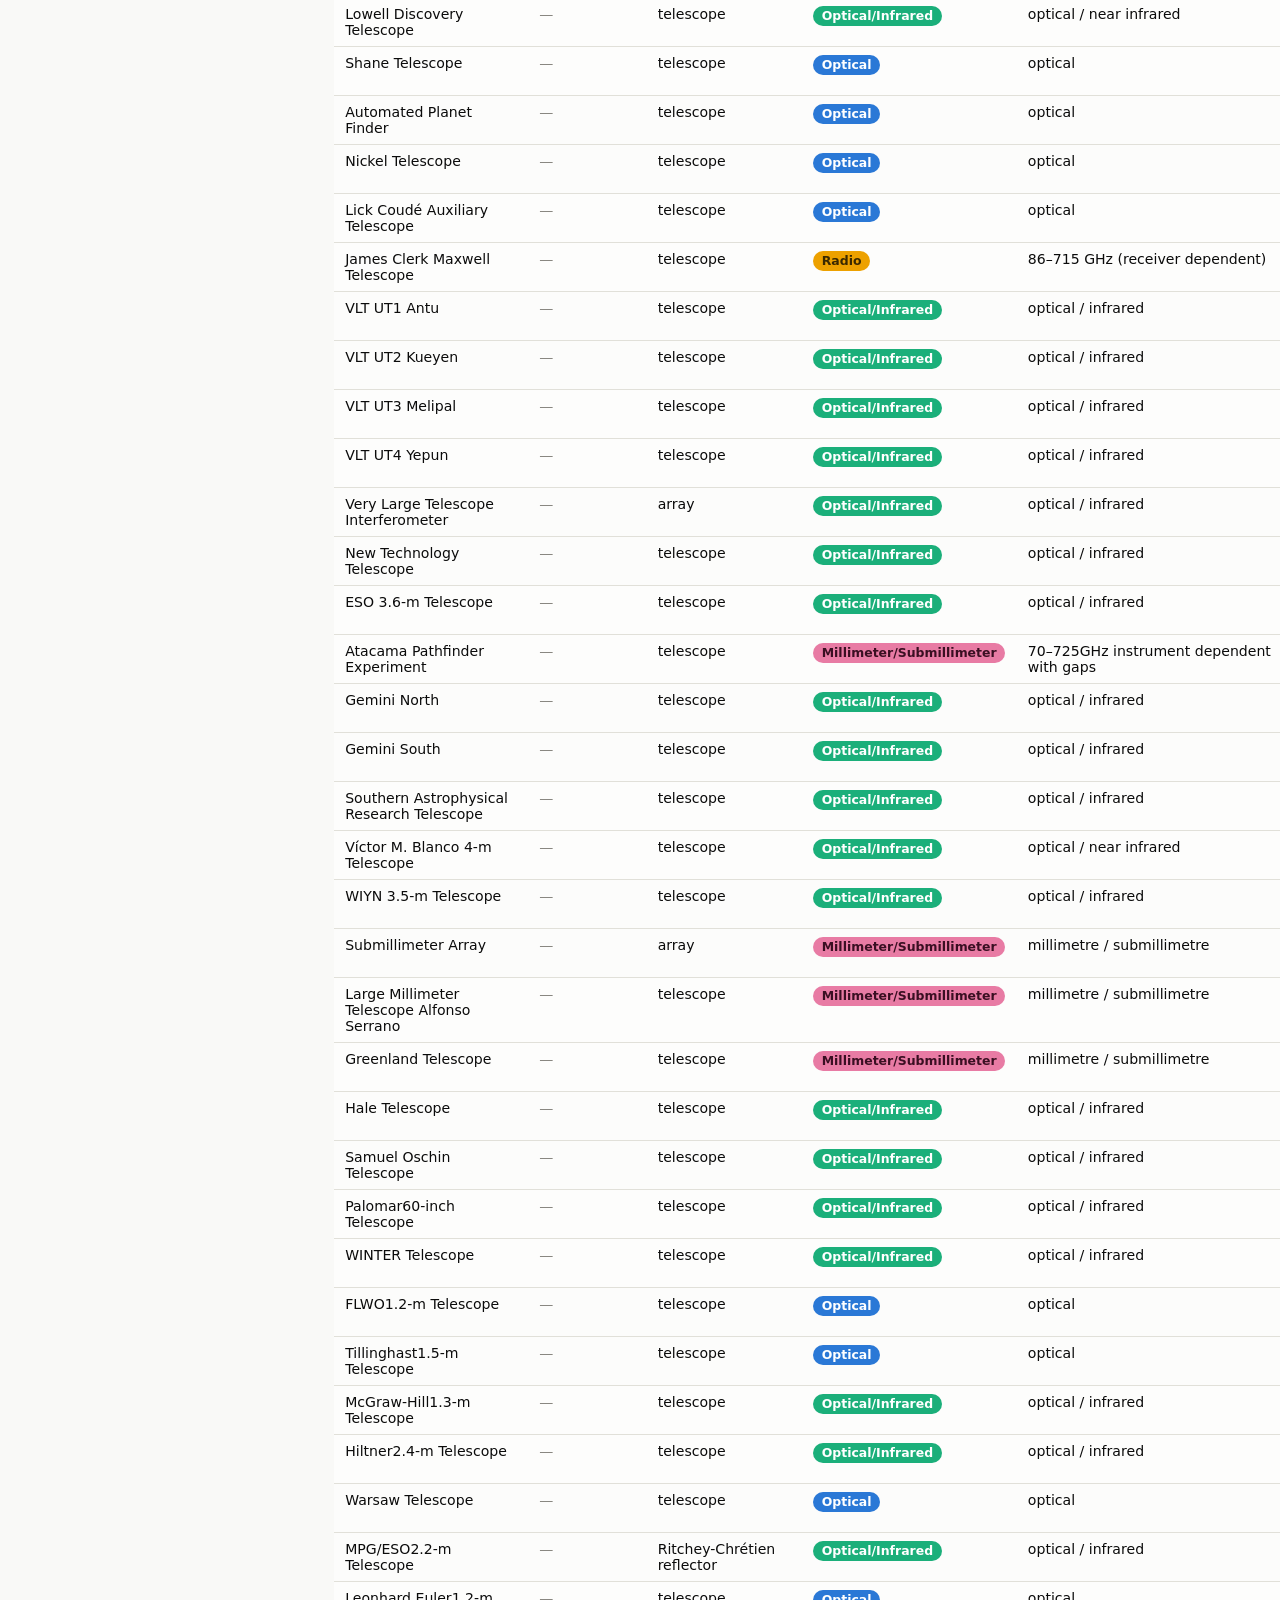
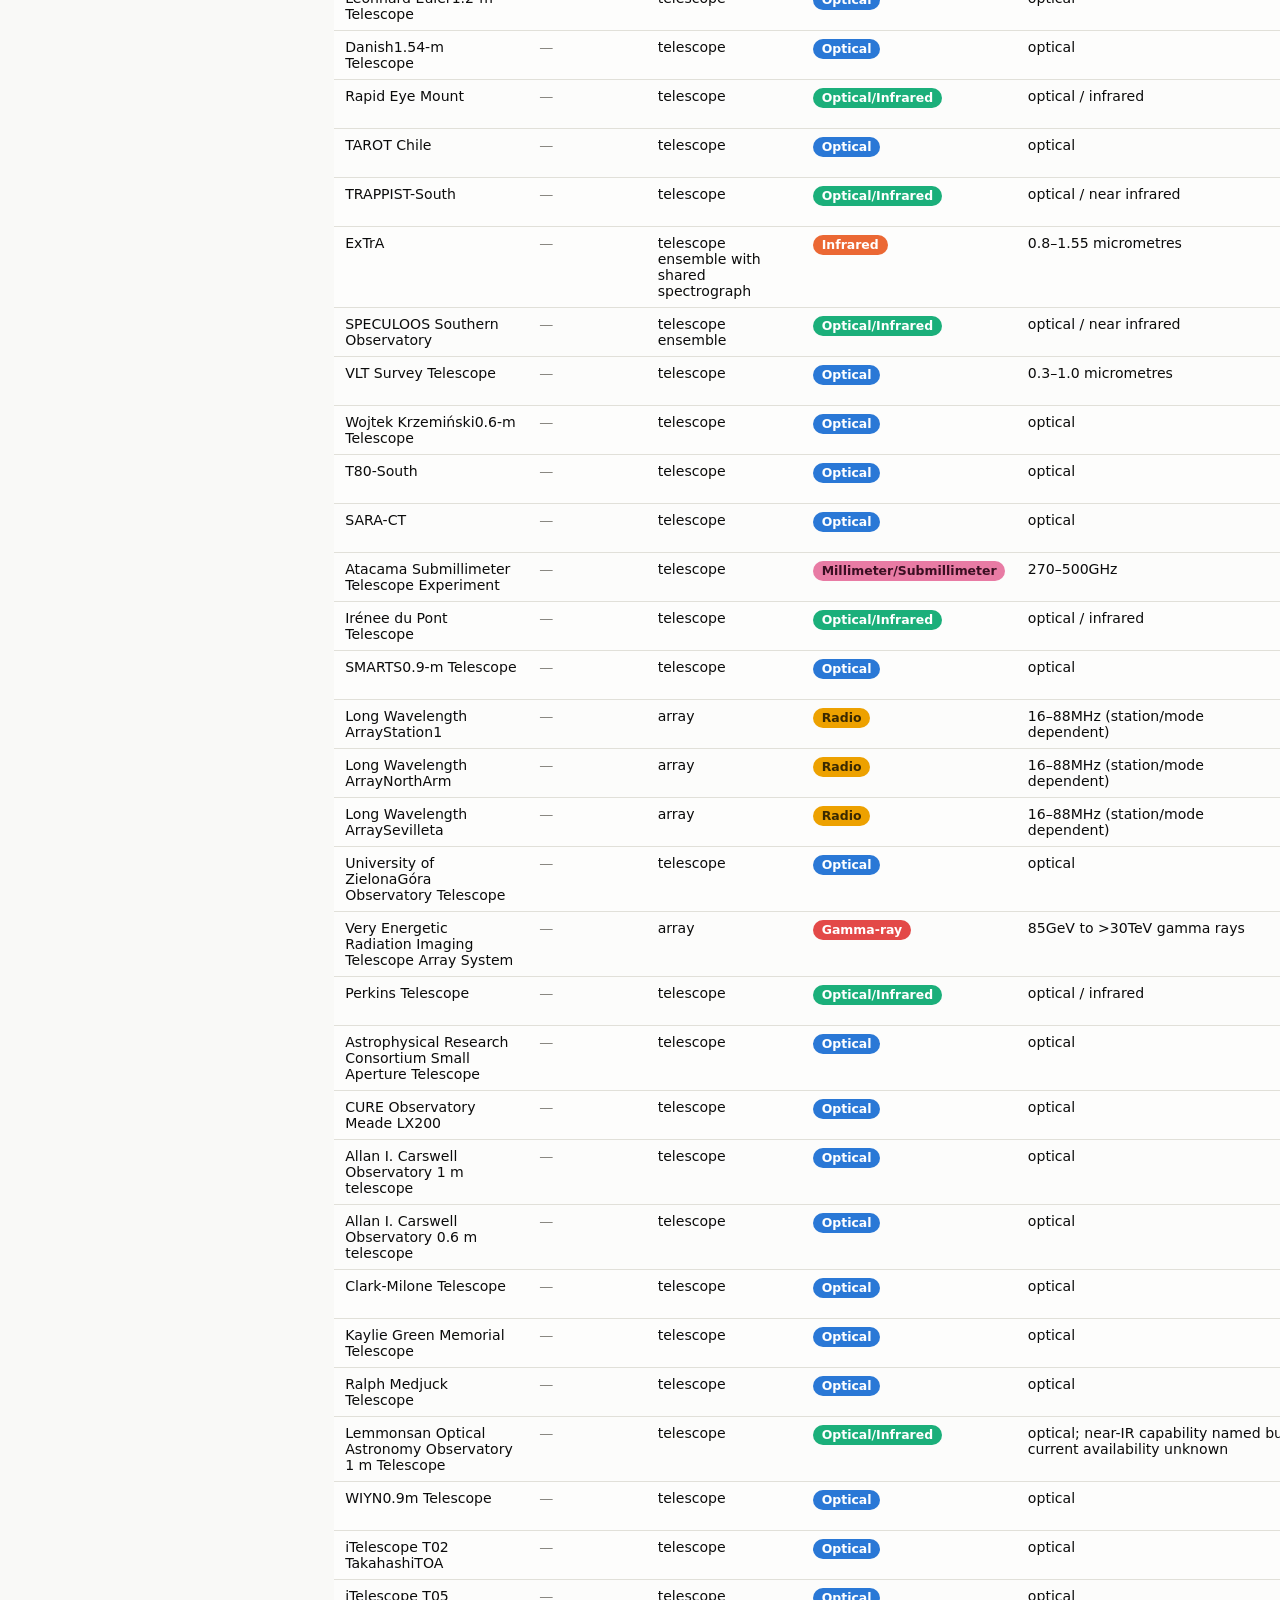
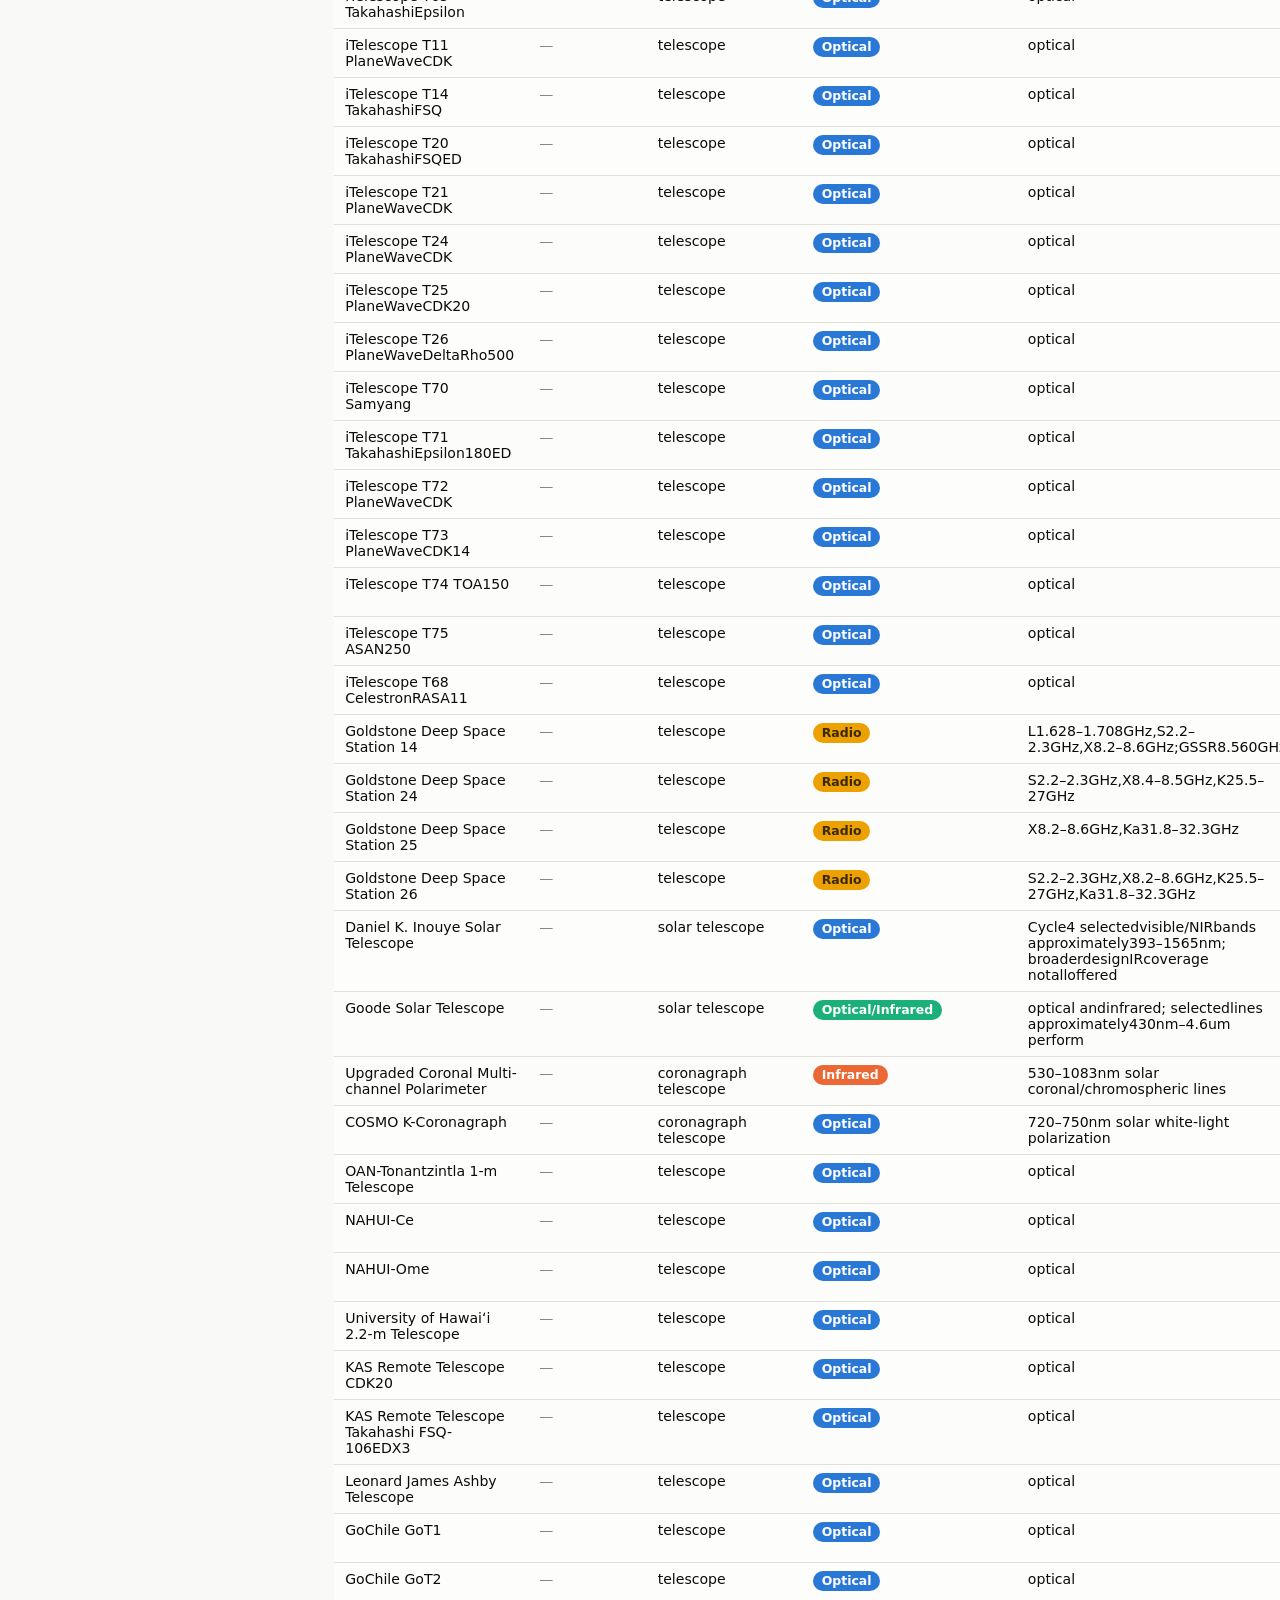
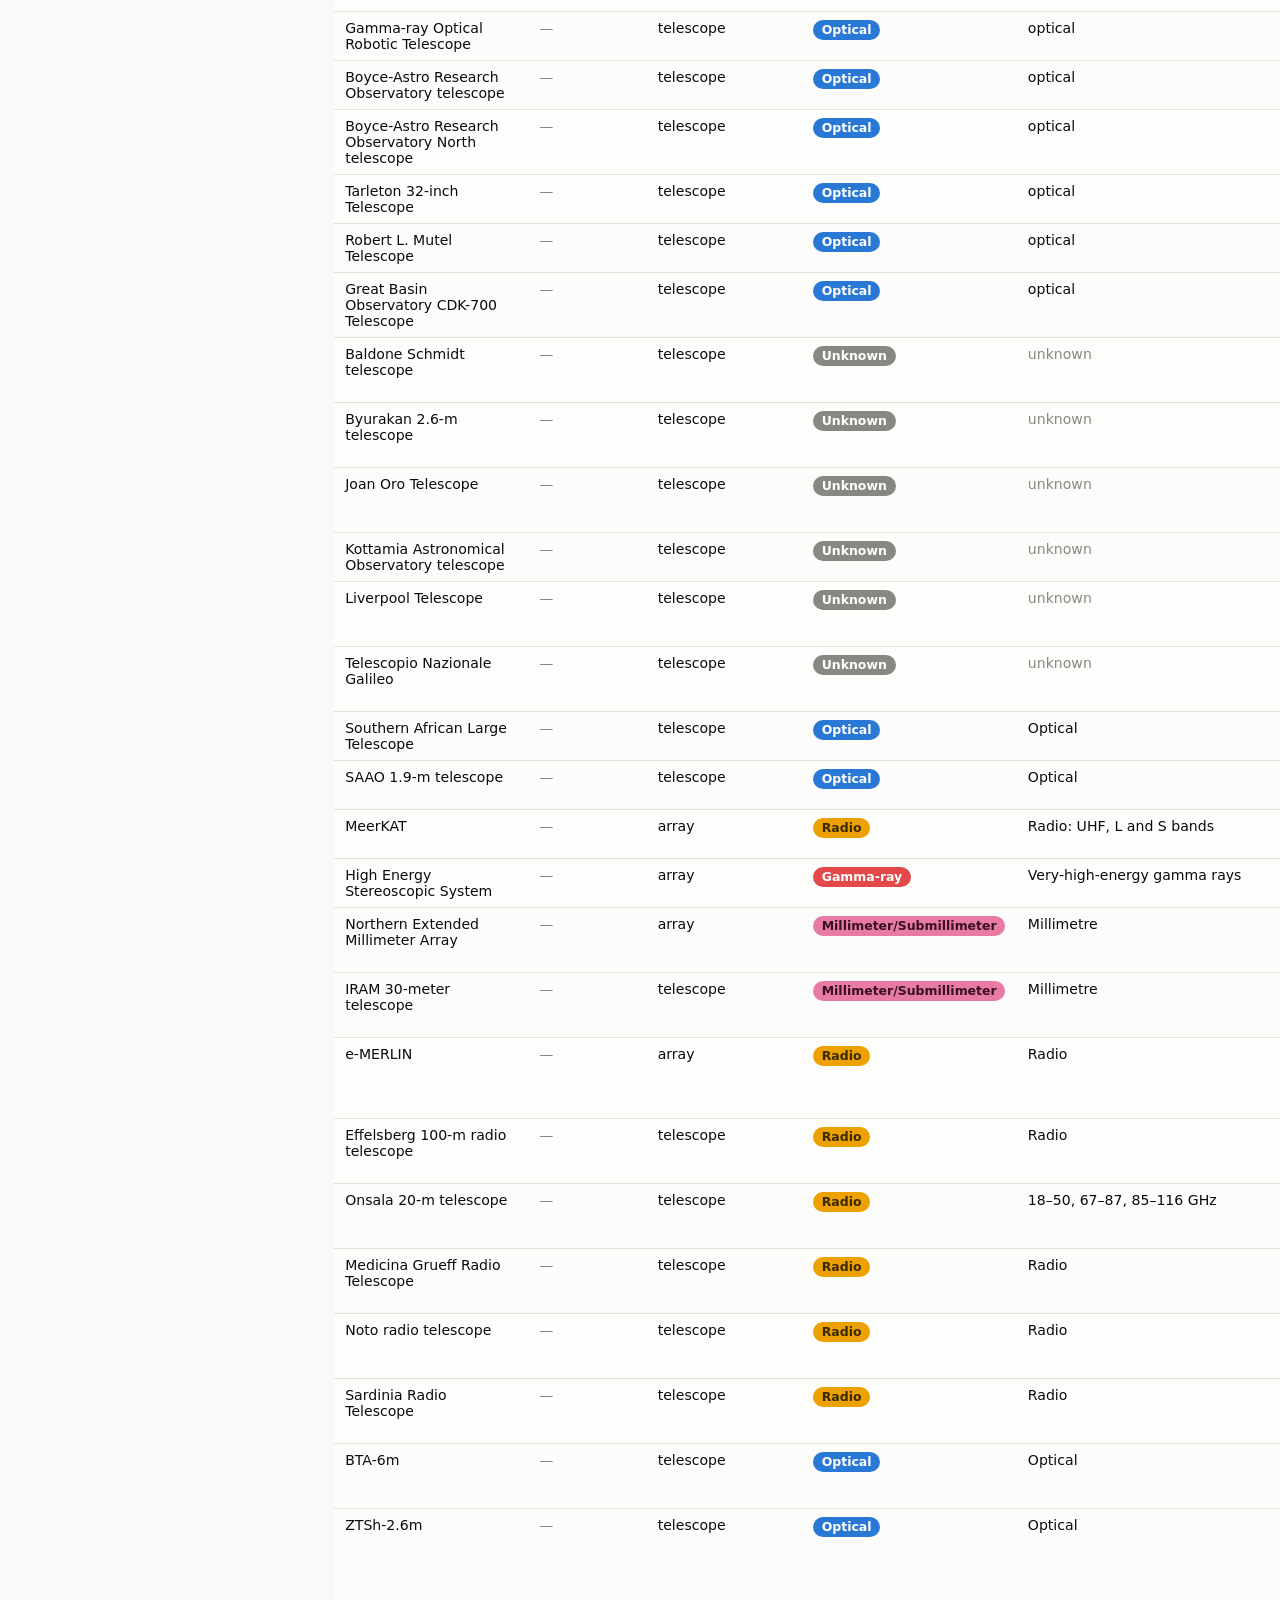
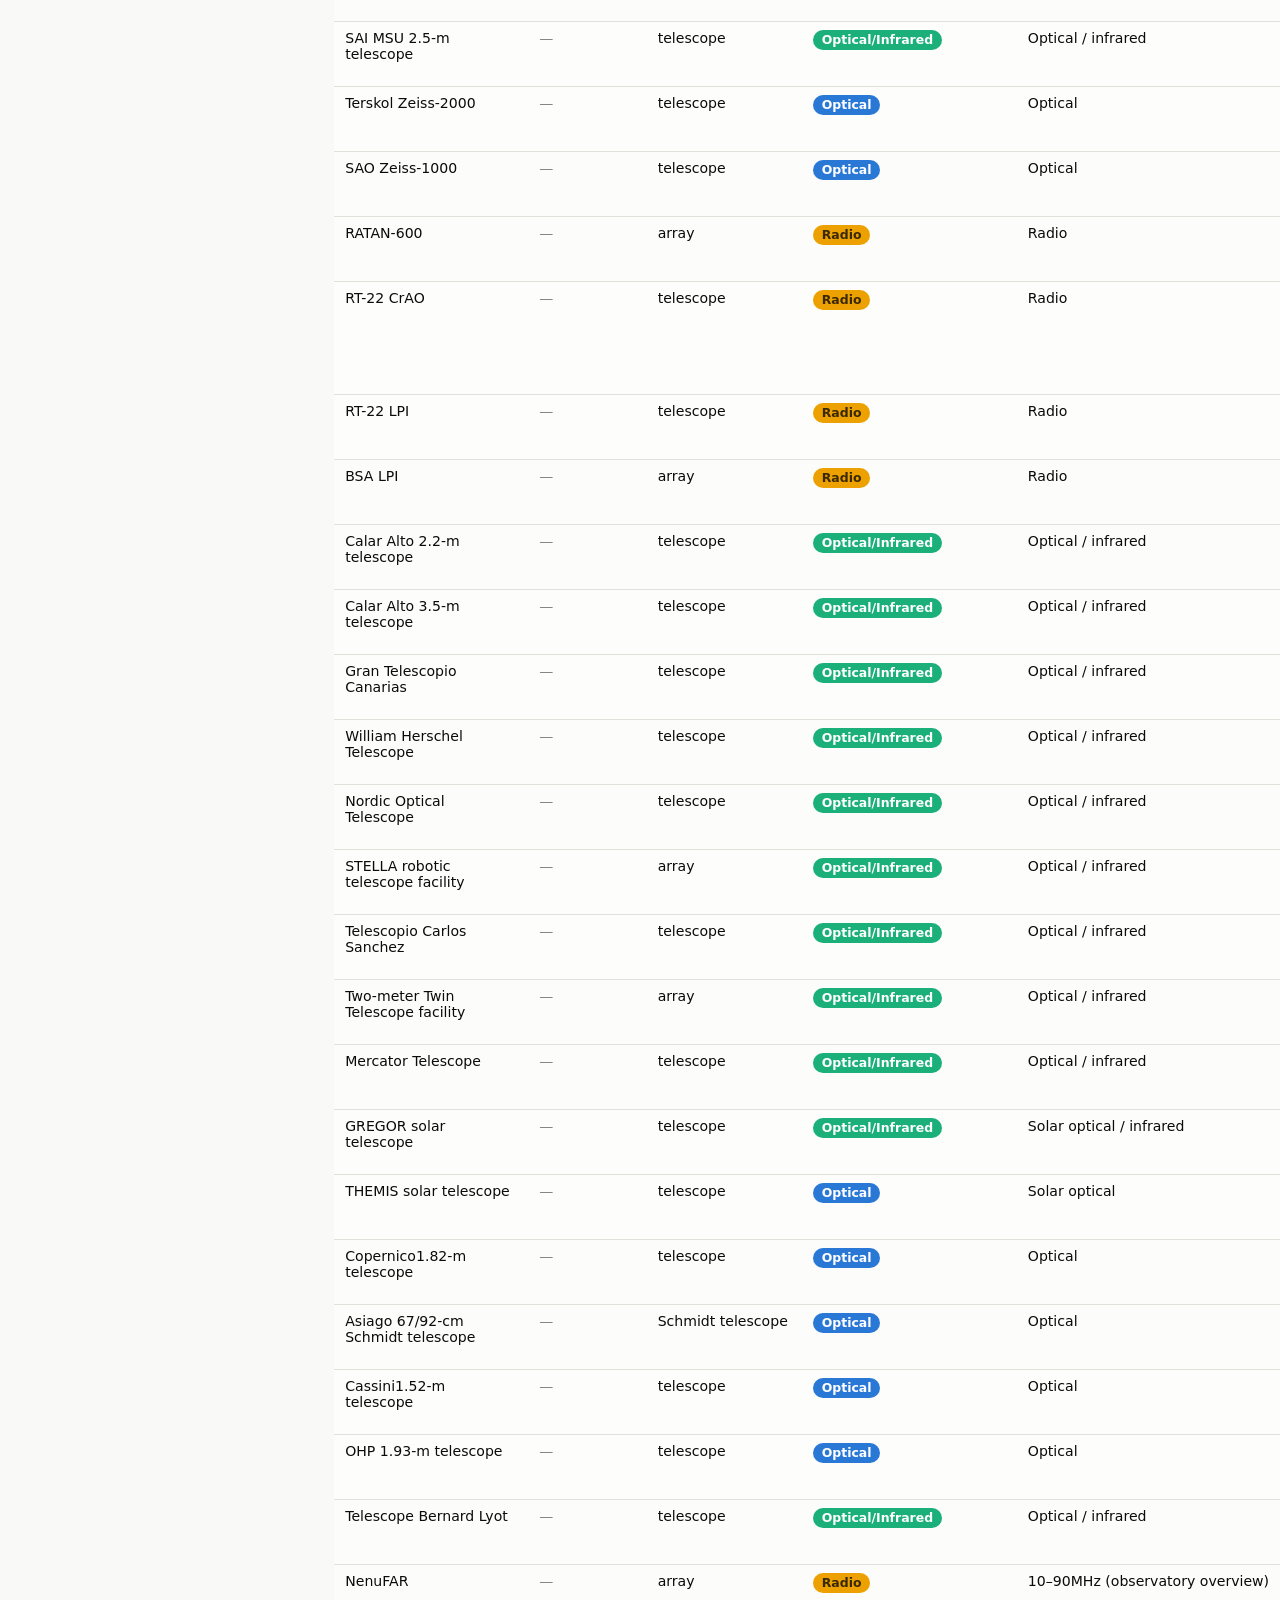
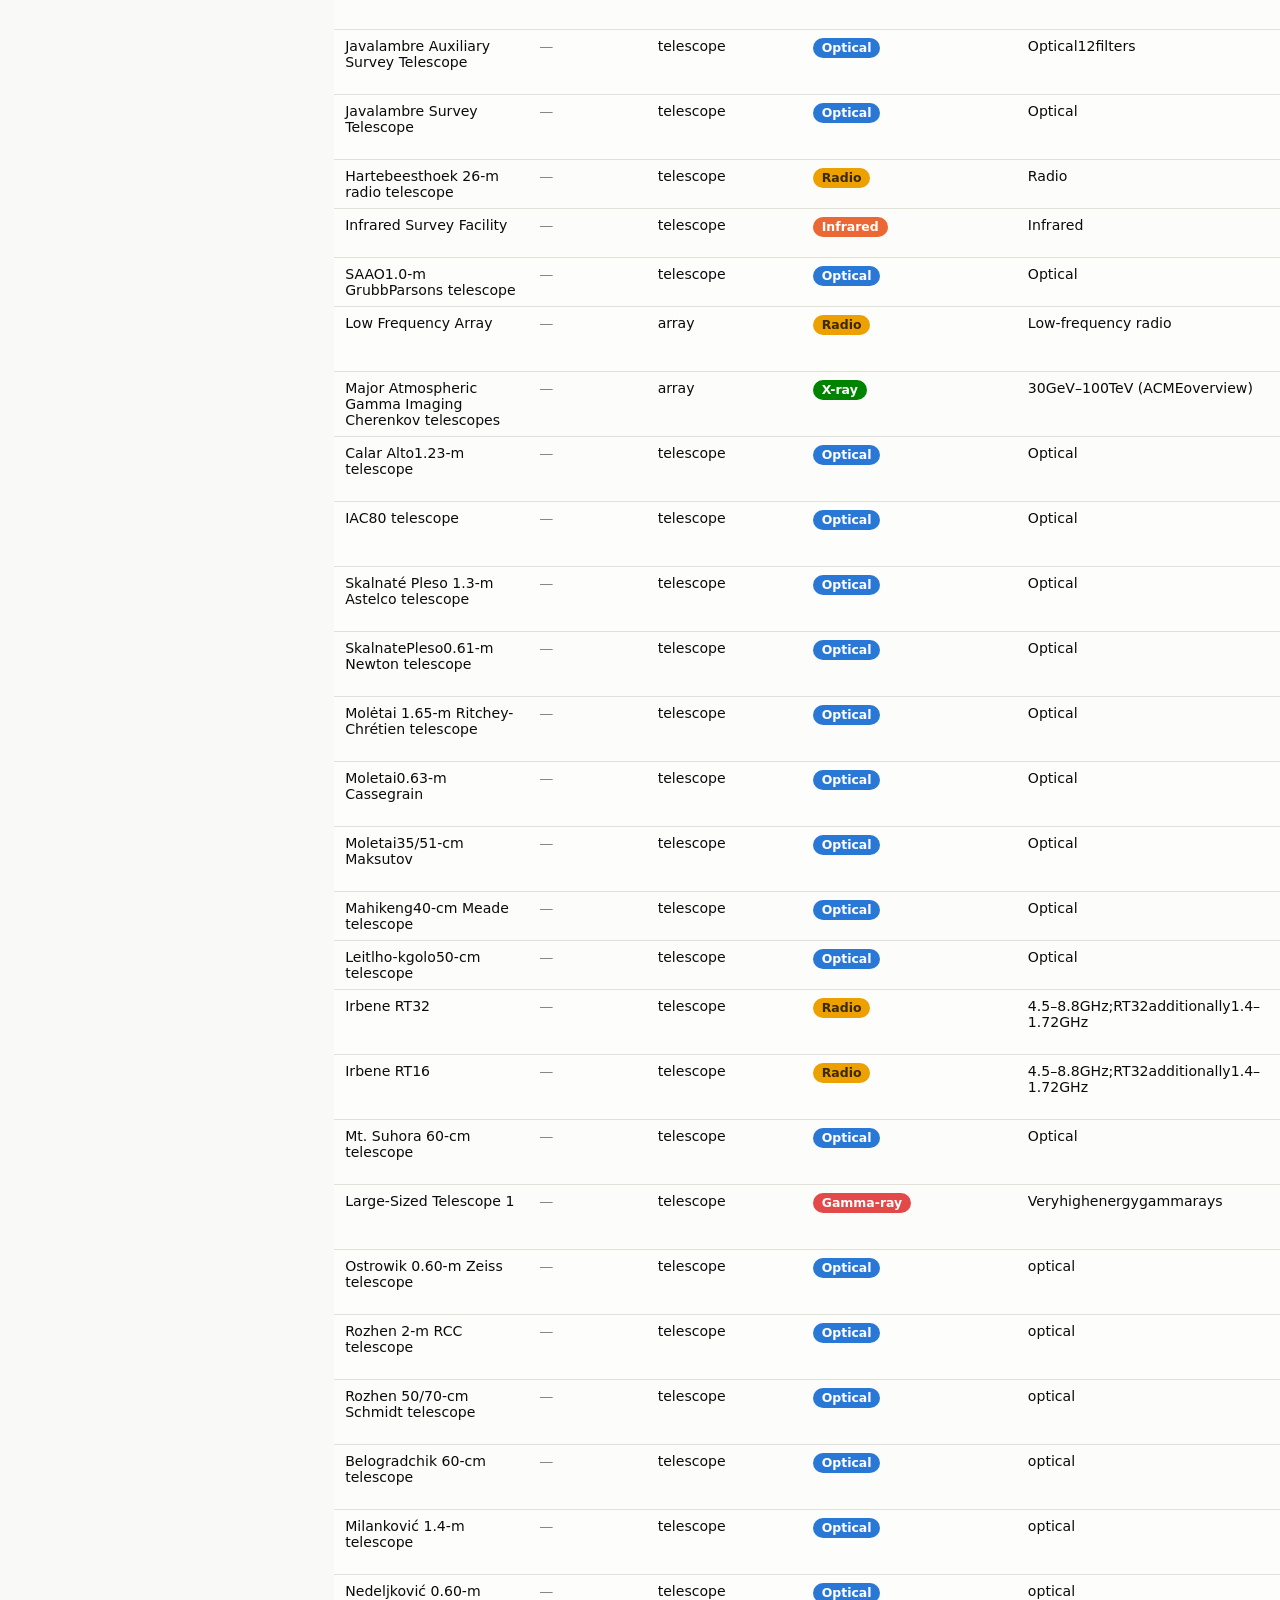
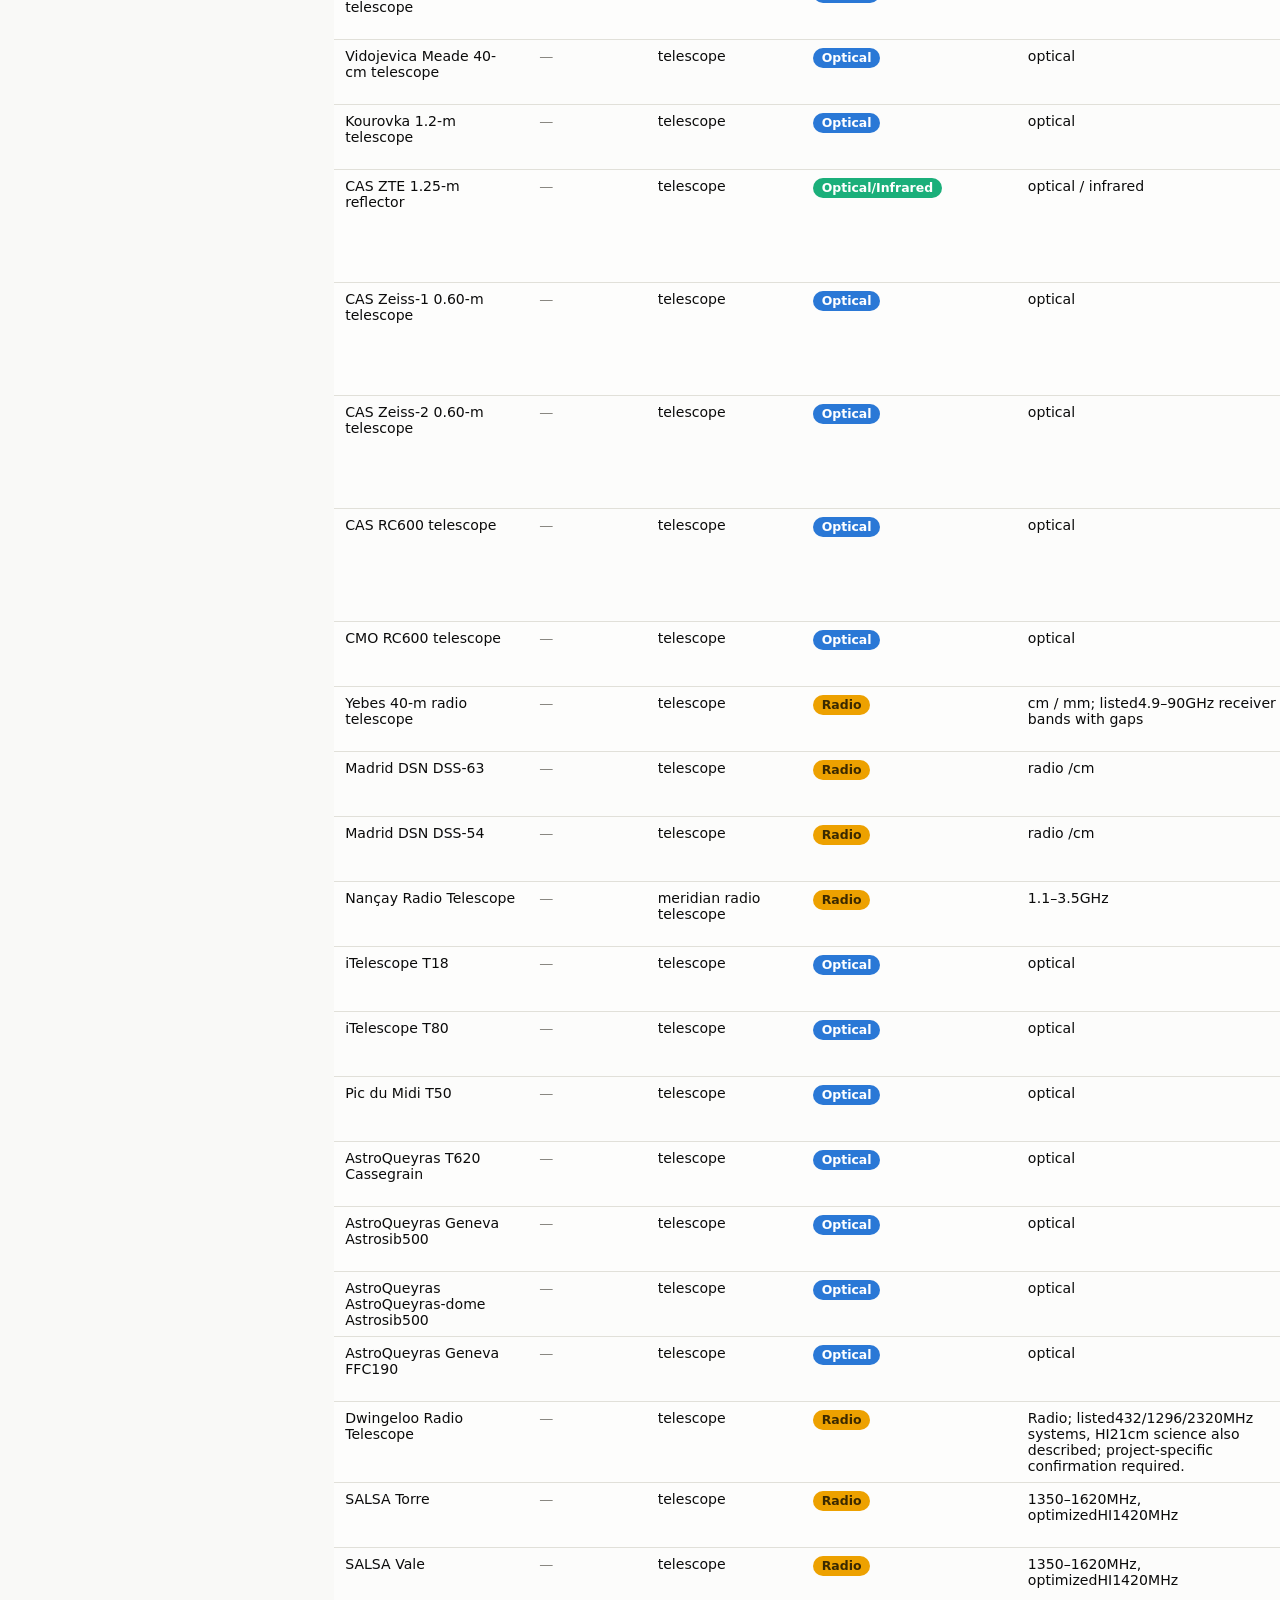
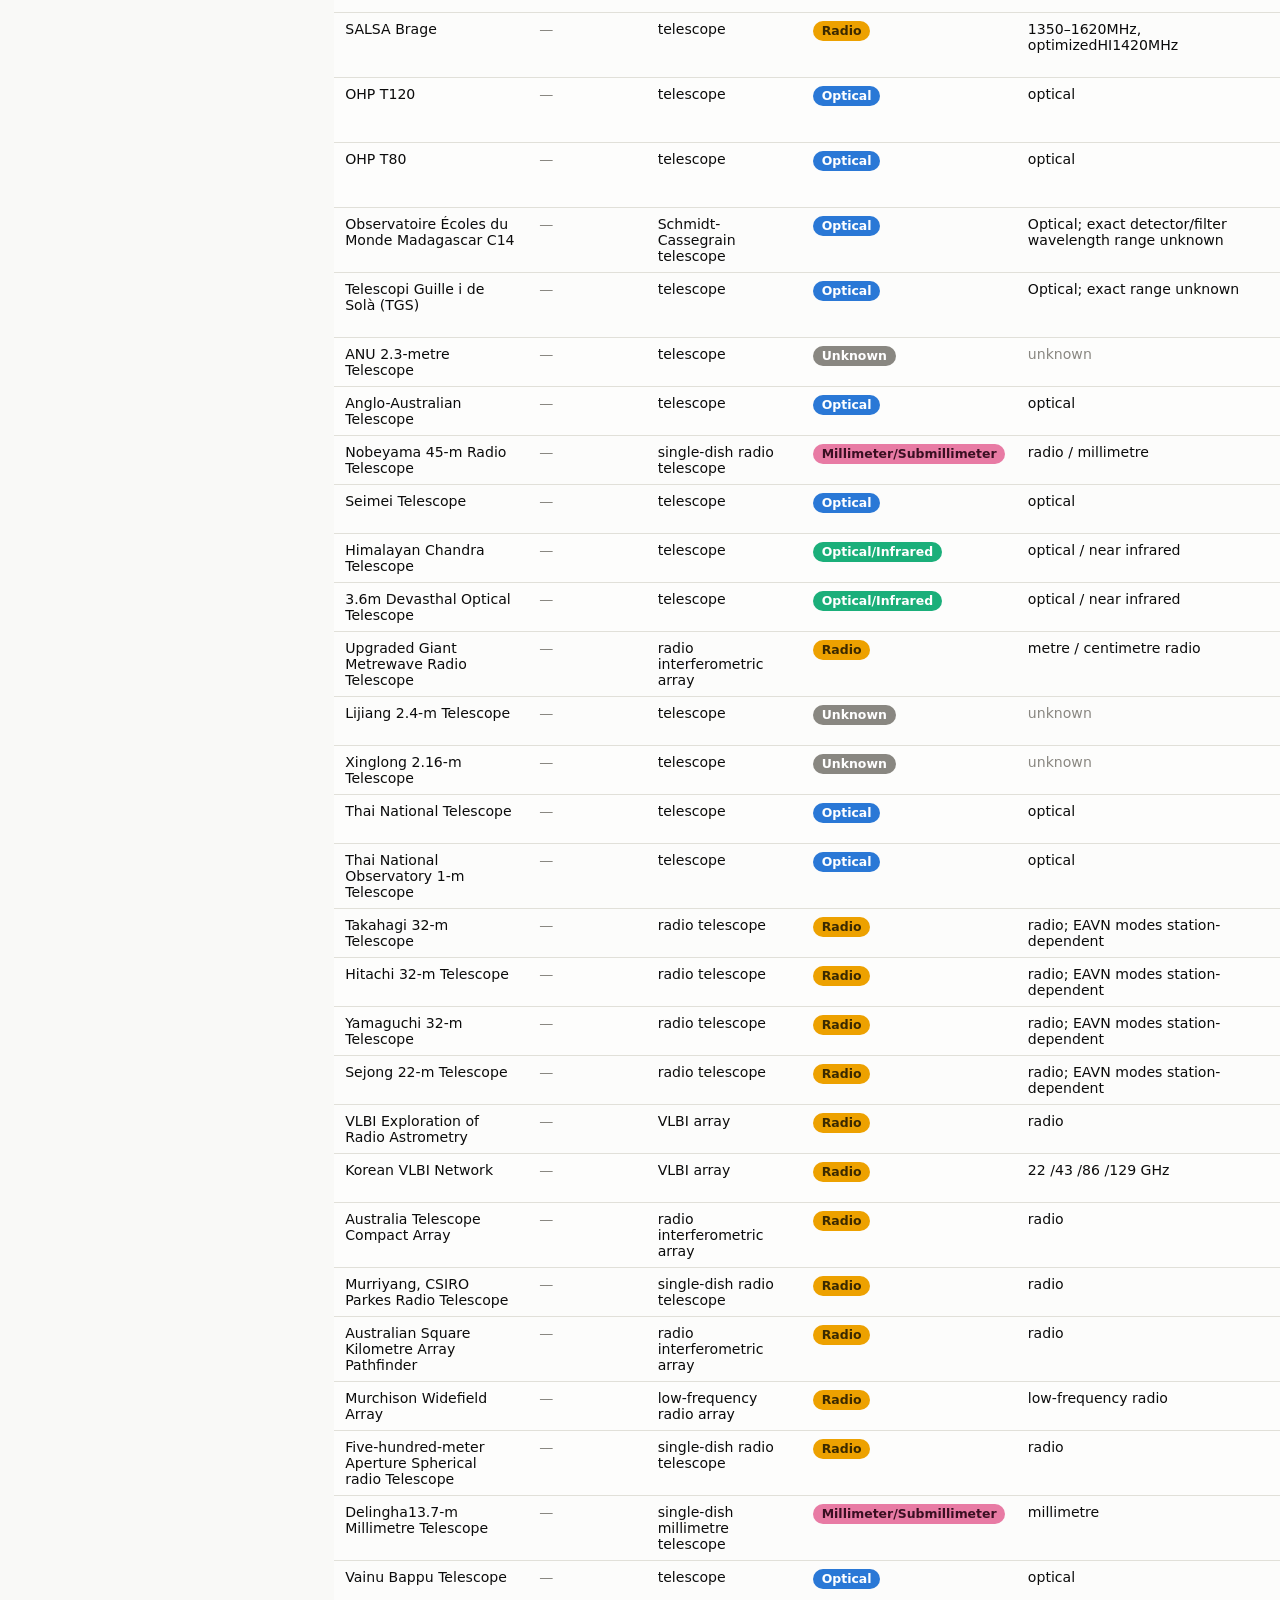
==== commit b31ad716: "more changes" ====
--- a/index.html
+++ b/index.html
@@ -3,105 +3,219 @@
 <head>
   <meta charset="utf-8">
   <meta name="viewport" content="width=device-width, initial-scale=1">
-  <title>Facility &amp; Access Finder</title>
+  <title>SkyEye — Telescope &amp; Access Finder</title>
+  <link rel="stylesheet" href="vendor/leaflet/leaflet.css">
   <link rel="stylesheet" href="style.css">
 </head>
 <body>
-  <aside id="filters">
-    <h2>Filters</h2>
-    <input type="search" id="search" placeholder="Search name / country / operator…">
-
-    <fieldset>
-      <legend>Scope</legend>
-      <label><input type="checkbox" id="eligibleOnly" checked> Eligible catalogue entries only</label>
-      <label><input type="checkbox" id="hideAggregates" checked>
-        Hide networks / access-scope aggregates (not independent physical telescopes)</label>
-      <label><input type="checkbox" id="coordsOnly"> Only facilities with known coordinates</label>
-    </fieldset>
-
-    <fieldset>
-      <legend>Category</legend>
-      <div id="categories"></div>
-    </fieldset>
-
-    <fieldset>
-      <legend>Hemisphere</legend>
-      <div id="hemispheres"></div>
-    </fieldset>
-
-    <fieldset>
-      <legend>Declination you need to reach (°)</legend>
-      <label>Target declination
-        <input type="number" id="decTarget" step="any" min="-90" max="90" placeholder="e.g. -30">
-      </label>
-      <p class="muted" style="font-size:0.8rem">
-        Filters by the <em>geometric</em> ideal-horizon bound only (latitude-derived).
-        Not a verified pointing limit — see disclaimer below.
-      </p>
-    </fieldset>
-
-    <fieldset>
-      <legend>Programme status</legend>
-      <div id="statuses"></div>
-    </fieldset>
-
-    <fieldset>
-      <legend>Region</legend>
-      <div id="regions"></div>
-    </fieldset>
-
-    <button id="reset">Reset filters</button>
-    <div id="show-results-bar">
-      <button id="show-results" type="button">Show results</button>
+  <header id="site-header">
+    <div class="brand">
+      <h1>SkyEye</h1>
+      <p class="tagline">Find a telescope by wavelength, sky position and who can apply — worldwide.</p>
     </div>
-  </aside>
-
-  <main>
-    <nav id="topnav">
-      <a href="index.html" class="active">Facilities &amp; Access</a>
-      <a href="instruments.html">Instrument Finder</a>
-      <span class="tagline">Open-source worldwide observing-access directory</span>
-    </nav>
-    <h1>Facility &amp; Access Finder</h1>
-
-    <div class="site-banner">
-      <strong>This is an incomplete, intermediate research edition (2026-10-25-intermediate-363).</strong>
-      "Unknown" never means no, zero, free, or unrestricted — it means not yet verified.
-      Historical deadlines are not current opportunities. Declination bounds shown are derived
-      ideal-horizon geometry, not verified telescope pointing limits. See
-      <a href="research/2026-10-25-intermediate-363/coverage_audit.md">coverage_audit.md</a> and the
-      <a href="docs/data_dictionary.md">data dictionary</a> before relying on any single field.
+    <div class="header-actions">
+      <a id="contribute-btn" class="btn btn-primary" target="_blank" rel="noopener"
+         title="Open a GitHub issue to suggest a facility, fix a field, or propose a feature.">★ Contribute</a>
+      <a id="report-bug-btn" class="btn btn-outline" target="_blank" rel="noopener"
+         title="Found wrong data or a broken filter? Open a bug report on GitHub.">⚠ Report a bug / error</a>
     </div>
-
-    <div id="mobile-bar">
-      <button id="open-filters" type="button">☰ Filters</button>
-      <label id="sort-wrap">Sort
-        <select id="sort">
-          <option value="">Default order</option>
-          <option value="official_name:1">Name A–Z</option>
-          <option value="country:1">Country A–Z</option>
-          <option value="route_count:-1">Most programmes first</option>
-          <option value="latitude_deg:1">Latitude: south → north</option>
-        </select>
-      </label>
-    </div>
-    <p id="count">Loading…</p>
-    <table>
-      <thead>
-        <tr>
-          <th data-key="official_name">Facility</th>
-          <th>Type</th>
-          <th>Country / Region</th>
-          <th data-key="latitude_deg">Coordinates</th>
-          <th>Hemisphere</th>
-          <th>Status</th>
-          <th data-key="route_count">Programmes</th>
-        </tr>
-      </thead>
-      <tbody id="results"></tbody>
-    </table>
-  </main>
-
-  <script src="facility-app.js"></script>
+  </header>
+
+  <div class="caveat-banner">
+    <strong>Incomplete, intermediate research edition.</strong>
+    "Unknown" never means no, zero, free or unrestricted. Historical deadlines are not current
+    opportunities. Peak-elevation and declination-reach figures are derived geometry (latitude
+    only) — not verified telescope pointing limits.
+    <a href="research/2026-10-25-intermediate-363/coverage_audit.md">Coverage &amp; limits</a> ·
+    <a href="docs/data_dictionary.md">Data dictionary</a>
+  </div>
+
+  <div id="layout">
+    <aside id="filters">
+      <div class="filters-head">
+        <h2>Filters</h2>
+        <button id="reset" type="button">Reset</button>
+      </div>
+      <input type="search" id="search" placeholder="Search facility / instrument / country…">
+
+      <fieldset>
+        <legend title="Filters on either a parsed numeric range (instruments + ~1 in 6 facilities) or the broader category below.">
+          Wavelength / Frequency <span class="info">ⓘ</span>
+        </legend>
+        <label>From <input type="number" id="wmin" step="any" min="0"></label>
+        <label>To <input type="number" id="wmax" step="any" min="0"></label>
+        <label>Unit
+          <select id="wunit">
+            <option value="um">µm</option>
+            <option value="nm">nm</option>
+            <option value="angstrom">Å</option>
+            <option value="mm">mm</option>
+            <option value="cm">cm</option>
+            <option value="ghz">GHz</option>
+            <option value="mhz">MHz</option>
+            <option value="thz">THz</option>
+            <option value="ev">eV</option>
+            <option value="kev">keV</option>
+          </select>
+        </label>
+        <label title="Row's range overlaps your range at all."><input type="radio" name="wmode" value="overlap" checked> Overlaps range</label>
+        <label title="Row's range fully contains your range."><input type="radio" name="wmode" value="cover"> Covers entire range</label>
+        <p class="hint">Only matches rows with a known numeric range (most facility-level entries
+          don't have one yet — use Waveband below for those).</p>
+      </fieldset>
+
+      <fieldset>
+        <legend title="Broad electromagnetic regime, derived from each facility's documented coverage. Covers almost every row, even without a precise numeric range.">
+          Waveband <span class="info">ⓘ</span>
+        </legend>
+        <div id="wavebands"></div>
+      </fieldset>
+
+      <fieldset>
+        <legend title="Where your target is on the sky (declination) and how high it must get above the horizon to be usable.">
+          Target declination <span class="info">ⓘ</span>
+        </legend>
+        <label>Dec. min (°) <input type="number" id="decMin" step="any" min="-90" max="90" placeholder="-30"></label>
+        <label>Dec. max (°) <input type="number" id="decMax" step="any" min="-90" max="90" placeholder="optional"></label>
+        <label title="Peak altitude at transit = 90° − |latitude − declination|. Below ~20-30° atmospheric extinction/airmass gets severe for most science cases.">
+          Min. usable elevation (°) <input type="number" id="minElevation" step="any" min="0" max="90" value="30">
+        </label>
+        <p class="hint">Computed from facility latitude only (ideal horizon, no obstructions,
+          mount or scheduling limits). Facilities with unknown coordinates are excluded by this
+          filter specifically — they still appear with every other filter.</p>
+      </fieldset>
+
+      <fieldset>
+        <legend title="Free-text match against the eligibility wording of every documented access route for a facility.">
+          Your affiliation / country <span class="info">ⓘ</span>
+        </legend>
+        <input type="search" id="affiliation" placeholder="e.g. Chile, EU, university…">
+        <p class="hint">Keyword match only — many open programmes don't name every eligible
+          country. Not finding your affiliation mentioned is not proof you're ineligible; always
+          check the linked call.</p>
+      </fieldset>
+
+      <fieldset>
+        <legend title="Only applies to the handful of facilities with verified per-instrument technical data today. A capability shown as required will hide every row where it isn't specifically confirmed.">
+          Capabilities <span class="info">ⓘ</span>
+        </legend>
+        <div id="capabilities"></div>
+      </fieldset>
+
+      <fieldset>
+        <legend>Spectral resolving power</legend>
+        <label>From <input type="number" id="minR" step="any" min="0"></label>
+        <label>To <input type="number" id="maxR" step="any" min="0"></label>
+      </fieldset>
+
+      <fieldset>
+        <legend>Spatial resolution</legend>
+        <label>Can reach ≤
+          <input type="number" id="spat" step="any" min="0">
+          <select id="spatunit">
+            <option value="arcsec">arcsec</option>
+            <option value="mas">mas</option>
+            <option value="arcmin">arcmin</option>
+            <option value="deg">deg</option>
+          </select>
+        </label>
+      </fieldset>
+
+      <fieldset>
+        <legend>Field of view</legend>
+        <label>At least
+          <input type="number" id="fov" step="any" min="0">
+          <select id="fovunit">
+            <option value="arcsec">arcsec</option>
+            <option value="arcmin">arcmin</option>
+            <option value="deg">deg</option>
+            <option value="mas">mas</option>
+          </select>
+        </label>
+      </fieldset>
+
+      <fieldset>
+        <legend>Scope</legend>
+        <label title="Excludes suspended, announced-future and non-current/unverified catalogue entries."><input type="checkbox" id="eligibleOnly" checked> Eligible catalogue entries only</label>
+        <label title="A network (e.g. a VLBI array of several telescopes) or an access-scope aggregate is not an independent physical telescope."><input type="checkbox" id="hideAggregates" checked> Hide networks / access-scope aggregates</label>
+        <label><input type="checkbox" id="coordsOnly"> Only facilities with known coordinates</label>
+      </fieldset>
+
+      <fieldset>
+        <legend>Hemisphere</legend>
+        <div id="hemispheres"></div>
+      </fieldset>
+
+      <fieldset>
+        <legend>Category</legend>
+        <div id="categories"></div>
+      </fieldset>
+
+      <fieldset>
+        <legend title="Documented programme continuity, not a guarantee of an open call right now.">
+          Programme status <span class="info">ⓘ</span>
+        </legend>
+        <div id="statuses"></div>
+      </fieldset>
+
+      <fieldset>
+        <legend>Region</legend>
+        <div id="regions"></div>
+      </fieldset>
+
+      <div id="show-results-bar">
+        <button id="show-results" type="button">Show results</button>
+      </div>
+    </aside>
+
+    <main>
+      <div id="mobile-bar">
+        <button id="open-filters" type="button">☰ Filters</button>
+      </div>
+
+      <div id="view-toggle" role="tablist">
+        <button data-view="table" class="active" role="tab" aria-selected="true">Table</button>
+        <button data-view="map" role="tab" aria-selected="false">Map</button>
+      </div>
+
+      <p id="count">Loading…</p>
+
+      <div id="map" hidden></div>
+
+      <div id="table-wrap">
+        <table>
+          <thead>
+            <tr>
+              <th data-key="official_name" title="Click to sort. Facility name, plus instrument name for the entries with per-instrument detail.">Facility<span class="sort-arrow"></span></th>
+              <th data-key="instrument_name" title="Click to sort. Only set for facilities with verified per-instrument technical data.">Instrument<span class="sort-arrow"></span></th>
+              <th data-key="facility_type" title="Click to sort. Telescope, array, space observatory, network, etc.">Type<span class="sort-arrow"></span></th>
+              <th data-key="waveband_category" title="Click to sort. Broad electromagnetic regime.">Waveband<span class="sort-arrow"></span></th>
+              <th data-key="lam_lo_m" title="Click to sort by lower bound. Blank when no numeric range is parsed yet.">Wavelength / Freq.<span class="sort-arrow"></span></th>
+              <th title="Only recorded for facilities with verified per-instrument data.">Capabilities</th>
+              <th data-key="spec_res_best" title="Click to sort. Highest spectral resolving power (R) reachable.">Spectral Res.<span class="sort-arrow"></span></th>
+              <th data-key="spat_res_arcsec_best" title="Click to sort. Finest spatial resolution, arcsec.">Spatial Res.<span class="sort-arrow"></span></th>
+              <th data-key="fov_arcsec_best" title="Click to sort. Largest field of view, arcsec.">FOV<span class="sort-arrow"></span></th>
+              <th data-key="country" title="Click to sort.">Country / Region<span class="sort-arrow"></span></th>
+              <th data-key="latitude_deg" title="Click to sort by latitude. Shows your target's peak elevation here once a declination is set.">Hemisphere<span class="sort-arrow"></span></th>
+              <th data-key="proposal_access_status" title="Click to sort. Documented programme continuity, not an open-call guarantee.">Status<span class="sort-arrow"></span></th>
+              <th data-key="route_count" title="Click to sort. Number of documented access routes — click a row to see each one's eligibility, fees and deadline.">Programmes<span class="sort-arrow"></span></th>
+            </tr>
+          </thead>
+          <tbody id="results"></tbody>
+        </table>
+      </div>
+    </main>
+  </div>
+
+  <footer>
+    SkyEye is open source. Data: intermediate research edition
+    <code>2026-10-25-intermediate-363</code> (incomplete, in progress) — see
+    <a href="docs/data_dictionary.md">data dictionary</a>,
+    <a href="docs/unresolved_integration_issues.md">known issues</a> and
+    <a href="CHANGELOG.md">changelog</a>.
+  </footer>
+
+  <script src="vendor/leaflet/leaflet.js"></script>
+  <script src="app.js"></script>
 </body>
 </html>
--- a/vendor/leaflet/leaflet.css
+++ b/vendor/leaflet/leaflet.css
@@ -0,0 +1,661 @@
+/* required styles */
+
+.leaflet-pane,
+.leaflet-tile,
+.leaflet-marker-icon,
+.leaflet-marker-shadow,
+.leaflet-tile-container,
+.leaflet-pane > svg,
+.leaflet-pane > canvas,
+.leaflet-zoom-box,
+.leaflet-image-layer,
+.leaflet-layer {
+	position: absolute;
+	left: 0;
+	top: 0;
+	}
+.leaflet-container {
+	overflow: hidden;
+	}
+.leaflet-tile,
+.leaflet-marker-icon,
+.leaflet-marker-shadow {
+	-webkit-user-select: none;
+	   -moz-user-select: none;
+	        user-select: none;
+	  -webkit-user-drag: none;
+	}
+/* Prevents IE11 from highlighting tiles in blue */
+.leaflet-tile::selection {
+	background: transparent;
+}
+/* Safari renders non-retina tile on retina better with this, but Chrome is worse */
+.leaflet-safari .leaflet-tile {
+	image-rendering: -webkit-optimize-contrast;
+	}
+/* hack that prevents hw layers "stretching" when loading new tiles */
+.leaflet-safari .leaflet-tile-container {
+	width: 1600px;
+	height: 1600px;
+	-webkit-transform-origin: 0 0;
+	}
+.leaflet-marker-icon,
+.leaflet-marker-shadow {
+	display: block;
+	}
+/* .leaflet-container svg: reset svg max-width decleration shipped in Joomla! (joomla.org) 3.x */
+/* .leaflet-container img: map is broken in FF if you have max-width: 100% on tiles */
+.leaflet-container .leaflet-overlay-pane svg {
+	max-width: none !important;
+	max-height: none !important;
+	}
+.leaflet-container .leaflet-marker-pane img,
+.leaflet-container .leaflet-shadow-pane img,
+.leaflet-container .leaflet-tile-pane img,
+.leaflet-container img.leaflet-image-layer,
+.leaflet-container .leaflet-tile {
+	max-width: none !important;
+	max-height: none !important;
+	width: auto;
+	padding: 0;
+	}
+
+.leaflet-container img.leaflet-tile {
+	/* See: https://bugs.chromium.org/p/chromium/issues/detail?id=600120 */
+	mix-blend-mode: plus-lighter;
+}
+
+.leaflet-container.leaflet-touch-zoom {
+	-ms-touch-action: pan-x pan-y;
+	touch-action: pan-x pan-y;
+	}
+.leaflet-container.leaflet-touch-drag {
+	-ms-touch-action: pinch-zoom;
+	/* Fallback for FF which doesn't support pinch-zoom */
+	touch-action: none;
+	touch-action: pinch-zoom;
+}
+.leaflet-container.leaflet-touch-drag.leaflet-touch-zoom {
+	-ms-touch-action: none;
+	touch-action: none;
+}
+.leaflet-container {
+	-webkit-tap-highlight-color: transparent;
+}
+.leaflet-container a {
+	-webkit-tap-highlight-color: rgba(51, 181, 229, 0.4);
+}
+.leaflet-tile {
+	filter: inherit;
+	visibility: hidden;
+	}
+.leaflet-tile-loaded {
+	visibility: inherit;
+	}
+.leaflet-zoom-box {
+	width: 0;
+	height: 0;
+	-moz-box-sizing: border-box;
+	     box-sizing: border-box;
+	z-index: 800;
+	}
+/* workaround for https://bugzilla.mozilla.org/show_bug.cgi?id=888319 */
+.leaflet-overlay-pane svg {
+	-moz-user-select: none;
+	}
+
+.leaflet-pane         { z-index: 400; }
+
+.leaflet-tile-pane    { z-index: 200; }
+.leaflet-overlay-pane { z-index: 400; }
+.leaflet-shadow-pane  { z-index: 500; }
+.leaflet-marker-pane  { z-index: 600; }
+.leaflet-tooltip-pane   { z-index: 650; }
+.leaflet-popup-pane   { z-index: 700; }
+
+.leaflet-map-pane canvas { z-index: 100; }
+.leaflet-map-pane svg    { z-index: 200; }
+
+.leaflet-vml-shape {
+	width: 1px;
+	height: 1px;
+	}
+.lvml {
+	behavior: url(#default#VML);
+	display: inline-block;
+	position: absolute;
+	}
+
+
+/* control positioning */
+
+.leaflet-control {
+	position: relative;
+	z-index: 800;
+	pointer-events: visiblePainted; /* IE 9-10 doesn't have auto */
+	pointer-events: auto;
+	}
+.leaflet-top,
+.leaflet-bottom {
+	position: absolute;
+	z-index: 1000;
+	pointer-events: none;
+	}
+.leaflet-top {
+	top: 0;
+	}
+.leaflet-right {
+	right: 0;
+	}
+.leaflet-bottom {
+	bottom: 0;
+	}
+.leaflet-left {
+	left: 0;
+	}
+.leaflet-control {
+	float: left;
+	clear: both;
+	}
+.leaflet-right .leaflet-control {
+	float: right;
+	}
+.leaflet-top .leaflet-control {
+	margin-top: 10px;
+	}
+.leaflet-bottom .leaflet-control {
+	margin-bottom: 10px;
+	}
+.leaflet-left .leaflet-control {
+	margin-left: 10px;
+	}
+.leaflet-right .leaflet-control {
+	margin-right: 10px;
+	}
+
+
+/* zoom and fade animations */
+
+.leaflet-fade-anim .leaflet-popup {
+	opacity: 0;
+	-webkit-transition: opacity 0.2s linear;
+	   -moz-transition: opacity 0.2s linear;
+	        transition: opacity 0.2s linear;
+	}
+.leaflet-fade-anim .leaflet-map-pane .leaflet-popup {
+	opacity: 1;
+	}
+.leaflet-zoom-animated {
+	-webkit-transform-origin: 0 0;
+	    -ms-transform-origin: 0 0;
+	        transform-origin: 0 0;
+	}
+svg.leaflet-zoom-animated {
+	will-change: transform;
+}
+
+.leaflet-zoom-anim .leaflet-zoom-animated {
+	-webkit-transition: -webkit-transform 0.25s cubic-bezier(0,0,0.25,1);
+	   -moz-transition:    -moz-transform 0.25s cubic-bezier(0,0,0.25,1);
+	        transition:         transform 0.25s cubic-bezier(0,0,0.25,1);
+	}
+.leaflet-zoom-anim .leaflet-tile,
+.leaflet-pan-anim .leaflet-tile {
+	-webkit-transition: none;
+	   -moz-transition: none;
+	        transition: none;
+	}
+
+.leaflet-zoom-anim .leaflet-zoom-hide {
+	visibility: hidden;
+	}
+
+
+/* cursors */
+
+.leaflet-interactive {
+	cursor: pointer;
+	}
+.leaflet-grab {
+	cursor: -webkit-grab;
+	cursor:    -moz-grab;
+	cursor:         grab;
+	}
+.leaflet-crosshair,
+.leaflet-crosshair .leaflet-interactive {
+	cursor: crosshair;
+	}
+.leaflet-popup-pane,
+.leaflet-control {
+	cursor: auto;
+	}
+.leaflet-dragging .leaflet-grab,
+.leaflet-dragging .leaflet-grab .leaflet-interactive,
+.leaflet-dragging .leaflet-marker-draggable {
+	cursor: move;
+	cursor: -webkit-grabbing;
+	cursor:    -moz-grabbing;
+	cursor:         grabbing;
+	}
+
+/* marker & overlays interactivity */
+.leaflet-marker-icon,
+.leaflet-marker-shadow,
+.leaflet-image-layer,
+.leaflet-pane > svg path,
+.leaflet-tile-container {
+	pointer-events: none;
+	}
+
+.leaflet-marker-icon.leaflet-interactive,
+.leaflet-image-layer.leaflet-interactive,
+.leaflet-pane > svg path.leaflet-interactive,
+svg.leaflet-image-layer.leaflet-interactive path {
+	pointer-events: visiblePainted; /* IE 9-10 doesn't have auto */
+	pointer-events: auto;
+	}
+
+/* visual tweaks */
+
+.leaflet-container {
+	background: #ddd;
+	outline-offset: 1px;
+	}
+.leaflet-container a {
+	color: #0078A8;
+	}
+.leaflet-zoom-box {
+	border: 2px dotted #38f;
+	background: rgba(255,255,255,0.5);
+	}
+
+
+/* general typography */
+.leaflet-container {
+	font-family: "Helvetica Neue", Arial, Helvetica, sans-serif;
+	font-size: 12px;
+	font-size: 0.75rem;
+	line-height: 1.5;
+	}
+
+
+/* general toolbar styles */
+
+.leaflet-bar {
+	box-shadow: 0 1px 5px rgba(0,0,0,0.65);
+	border-radius: 4px;
+	}
+.leaflet-bar a {
+	background-color: #fff;
+	border-bottom: 1px solid #ccc;
+	width: 26px;
+	height: 26px;
+	line-height: 26px;
+	display: block;
+	text-align: center;
+	text-decoration: none;
+	color: black;
+	}
+.leaflet-bar a,
+.leaflet-control-layers-toggle {
+	background-position: 50% 50%;
+	background-repeat: no-repeat;
+	display: block;
+	}
+.leaflet-bar a:hover,
+.leaflet-bar a:focus {
+	background-color: #f4f4f4;
+	}
+.leaflet-bar a:first-child {
+	border-top-left-radius: 4px;
+	border-top-right-radius: 4px;
+	}
+.leaflet-bar a:last-child {
+	border-bottom-left-radius: 4px;
+	border-bottom-right-radius: 4px;
+	border-bottom: none;
+	}
+.leaflet-bar a.leaflet-disabled {
+	cursor: default;
+	background-color: #f4f4f4;
+	color: #bbb;
+	}
+
+.leaflet-touch .leaflet-bar a {
+	width: 30px;
+	height: 30px;
+	line-height: 30px;
+	}
+.leaflet-touch .leaflet-bar a:first-child {
+	border-top-left-radius: 2px;
+	border-top-right-radius: 2px;
+	}
+.leaflet-touch .leaflet-bar a:last-child {
+	border-bottom-left-radius: 2px;
+	border-bottom-right-radius: 2px;
+	}
+
+/* zoom control */
+
+.leaflet-control-zoom-in,
+.leaflet-control-zoom-out {
+	font: bold 18px 'Lucida Console', Monaco, monospace;
+	text-indent: 1px;
+	}
+
+.leaflet-touch .leaflet-control-zoom-in, .leaflet-touch .leaflet-control-zoom-out  {
+	font-size: 22px;
+	}
+
+
+/* layers control */
+
+.leaflet-control-layers {
+	box-shadow: 0 1px 5px rgba(0,0,0,0.4);
+	background: #fff;
+	border-radius: 5px;
+	}
+.leaflet-control-layers-toggle {
+	background-image: url(images/layers.png);
+	width: 36px;
+	height: 36px;
+	}
+.leaflet-retina .leaflet-control-layers-toggle {
+	background-image: url(images/layers-2x.png);
+	background-size: 26px 26px;
+	}
+.leaflet-touch .leaflet-control-layers-toggle {
+	width: 44px;
+	height: 44px;
+	}
+.leaflet-control-layers .leaflet-control-layers-list,
+.leaflet-control-layers-expanded .leaflet-control-layers-toggle {
+	display: none;
+	}
+.leaflet-control-layers-expanded .leaflet-control-layers-list {
+	display: block;
+	position: relative;
+	}
+.leaflet-control-layers-expanded {
+	padding: 6px 10px 6px 6px;
+	color: #333;
+	background: #fff;
+	}
+.leaflet-control-layers-scrollbar {
+	overflow-y: scroll;
+	overflow-x: hidden;
+	padding-right: 5px;
+	}
+.leaflet-control-layers-selector {
+	margin-top: 2px;
+	position: relative;
+	top: 1px;
+	}
+.leaflet-control-layers label {
+	display: block;
+	font-size: 13px;
+	font-size: 1.08333em;
+	}
+.leaflet-control-layers-separator {
+	height: 0;
+	border-top: 1px solid #ddd;
+	margin: 5px -10px 5px -6px;
+	}
+
+/* Default icon URLs */
+.leaflet-default-icon-path { /* used only in path-guessing heuristic, see L.Icon.Default */
+	background-image: url(images/marker-icon.png);
+	}
+
+
+/* attribution and scale controls */
+
+.leaflet-container .leaflet-control-attribution {
+	background: #fff;
+	background: rgba(255, 255, 255, 0.8);
+	margin: 0;
+	}
+.leaflet-control-attribution,
+.leaflet-control-scale-line {
+	padding: 0 5px;
+	color: #333;
+	line-height: 1.4;
+	}
+.leaflet-control-attribution a {
+	text-decoration: none;
+	}
+.leaflet-control-attribution a:hover,
+.leaflet-control-attribution a:focus {
+	text-decoration: underline;
+	}
+.leaflet-attribution-flag {
+	display: inline !important;
+	vertical-align: baseline !important;
+	width: 1em;
+	height: 0.6669em;
+	}
+.leaflet-left .leaflet-control-scale {
+	margin-left: 5px;
+	}
+.leaflet-bottom .leaflet-control-scale {
+	margin-bottom: 5px;
+	}
+.leaflet-control-scale-line {
+	border: 2px solid #777;
+	border-top: none;
+	line-height: 1.1;
+	padding: 2px 5px 1px;
+	white-space: nowrap;
+	-moz-box-sizing: border-box;
+	     box-sizing: border-box;
+	background: rgba(255, 255, 255, 0.8);
+	text-shadow: 1px 1px #fff;
+	}
+.leaflet-control-scale-line:not(:first-child) {
+	border-top: 2px solid #777;
+	border-bottom: none;
+	margin-top: -2px;
+	}
+.leaflet-control-scale-line:not(:first-child):not(:last-child) {
+	border-bottom: 2px solid #777;
+	}
+
+.leaflet-touch .leaflet-control-attribution,
+.leaflet-touch .leaflet-control-layers,
+.leaflet-touch .leaflet-bar {
+	box-shadow: none;
+	}
+.leaflet-touch .leaflet-control-layers,
+.leaflet-touch .leaflet-bar {
+	border: 2px solid rgba(0,0,0,0.2);
+	background-clip: padding-box;
+	}
+
+
+/* popup */
+
+.leaflet-popup {
+	position: absolute;
+	text-align: center;
+	margin-bottom: 20px;
+	}
+.leaflet-popup-content-wrapper {
+	padding: 1px;
+	text-align: left;
+	border-radius: 12px;
+	}
+.leaflet-popup-content {
+	margin: 13px 24px 13px 20px;
+	line-height: 1.3;
+	font-size: 13px;
+	font-size: 1.08333em;
+	min-height: 1px;
+	}
+.leaflet-popup-content p {
+	margin: 17px 0;
+	margin: 1.3em 0;
+	}
+.leaflet-popup-tip-container {
+	width: 40px;
+	height: 20px;
+	position: absolute;
+	left: 50%;
+	margin-top: -1px;
+	margin-left: -20px;
+	overflow: hidden;
+	pointer-events: none;
+	}
+.leaflet-popup-tip {
+	width: 17px;
+	height: 17px;
+	padding: 1px;
+
+	margin: -10px auto 0;
+	pointer-events: auto;
+
+	-webkit-transform: rotate(45deg);
+	   -moz-transform: rotate(45deg);
+	    -ms-transform: rotate(45deg);
+	        transform: rotate(45deg);
+	}
+.leaflet-popup-content-wrapper,
+.leaflet-popup-tip {
+	background: white;
+	color: #333;
+	box-shadow: 0 3px 14px rgba(0,0,0,0.4);
+	}
+.leaflet-container a.leaflet-popup-close-button {
+	position: absolute;
+	top: 0;
+	right: 0;
+	border: none;
+	text-align: center;
+	width: 24px;
+	height: 24px;
+	font: 16px/24px Tahoma, Verdana, sans-serif;
+	color: #757575;
+	text-decoration: none;
+	background: transparent;
+	}
+.leaflet-container a.leaflet-popup-close-button:hover,
+.leaflet-container a.leaflet-popup-close-button:focus {
+	color: #585858;
+	}
+.leaflet-popup-scrolled {
+	overflow: auto;
+	}
+
+.leaflet-oldie .leaflet-popup-content-wrapper {
+	-ms-zoom: 1;
+	}
+.leaflet-oldie .leaflet-popup-tip {
+	width: 24px;
+	margin: 0 auto;
+
+	-ms-filter: "progid:DXImageTransform.Microsoft.Matrix(M11=0.70710678, M12=0.70710678, M21=-0.70710678, M22=0.70710678)";
+	filter: progid:DXImageTransform.Microsoft.Matrix(M11=0.70710678, M12=0.70710678, M21=-0.70710678, M22=0.70710678);
+	}
+
+.leaflet-oldie .leaflet-control-zoom,
+.leaflet-oldie .leaflet-control-layers,
+.leaflet-oldie .leaflet-popup-content-wrapper,
+.leaflet-oldie .leaflet-popup-tip {
+	border: 1px solid #999;
+	}
+
+
+/* div icon */
+
+.leaflet-div-icon {
+	background: #fff;
+	border: 1px solid #666;
+	}
+
+
+/* Tooltip */
+/* Base styles for the element that has a tooltip */
+.leaflet-tooltip {
+	position: absolute;
+	padding: 6px;
+	background-color: #fff;
+	border: 1px solid #fff;
+	border-radius: 3px;
+	color: #222;
+	white-space: nowrap;
+	-webkit-user-select: none;
+	-moz-user-select: none;
+	-ms-user-select: none;
+	user-select: none;
+	pointer-events: none;
+	box-shadow: 0 1px 3px rgba(0,0,0,0.4);
+	}
+.leaflet-tooltip.leaflet-interactive {
+	cursor: pointer;
+	pointer-events: auto;
+	}
+.leaflet-tooltip-top:before,
+.leaflet-tooltip-bottom:before,
+.leaflet-tooltip-left:before,
+.leaflet-tooltip-right:before {
+	position: absolute;
+	pointer-events: none;
+	border: 6px solid transparent;
+	background: transparent;
+	content: "";
+	}
+
+/* Directions */
+
+.leaflet-tooltip-bottom {
+	margin-top: 6px;
+}
+.leaflet-tooltip-top {
+	margin-top: -6px;
+}
+.leaflet-tooltip-bottom:before,
+.leaflet-tooltip-top:before {
+	left: 50%;
+	margin-left: -6px;
+	}
+.leaflet-tooltip-top:before {
+	bottom: 0;
+	margin-bottom: -12px;
+	border-top-color: #fff;
+	}
+.leaflet-tooltip-bottom:before {
+	top: 0;
+	margin-top: -12px;
+	margin-left: -6px;
+	border-bottom-color: #fff;
+	}
+.leaflet-tooltip-left {
+	margin-left: -6px;
+}
+.leaflet-tooltip-right {
+	margin-left: 6px;
+}
+.leaflet-tooltip-left:before,
+.leaflet-tooltip-right:before {
+	top: 50%;
+	margin-top: -6px;
+	}
+.leaflet-tooltip-left:before {
+	right: 0;
+	margin-right: -12px;
+	border-left-color: #fff;
+	}
+.leaflet-tooltip-right:before {
+	left: 0;
+	margin-left: -12px;
+	border-right-color: #fff;
+	}
+
+/* Printing */
+
+@media print {
+	/* Prevent printers from removing background-images of controls. */
+	.leaflet-control {
+		-webkit-print-color-adjust: exact;
+		print-color-adjust: exact;
+		}
+	}
--- a/style.css
+++ b/style.css
@@ -1,105 +1,179 @@
-body { font-family: system-ui, sans-serif; margin: 0; display: flex; min-height: 100vh; }
-aside { width: 300px; padding: 1rem; background: #f3f4f6; border-right: 1px solid #ddd;
-        height: 100vh; overflow-y: auto; position: sticky; top: 0; box-sizing: border-box; }
-main { flex: 1; padding: 1rem 2rem; overflow-x: auto; }
-fieldset { margin: 1rem 0; border: 1px solid #ccc; }
-fieldset label { display: block; margin: 0.3rem 0; }
-fieldset[hidden] { display: none; }
-input[type=number] { width: 5rem; }
-input[type=search] { width: 100%; box-sizing: border-box; }
-table { border-collapse: collapse; width: 100%; min-width: 1100px; }
-th, td { text-align: left; padding: 0.4rem 0.6rem; vertical-align: top;
-         border-bottom: 1px solid #e5e5e5; }
-th[data-key] { cursor: pointer; }
-th[data-key]:hover { background: #eef; }
-thead th { position: sticky; top: 0; background: #fff; z-index: 1; }
-select { max-width: 11rem; }
+/* Palette: validated 8-slot categorical order + fixed status palette.
+   See the project's dataviz review — ran scripts/validate_palette.js, light mode only
+   (this tool has no dark theme yet). Chips/badges always carry a visible text label,
+   satisfying the contrast "relief rule" for the three slots below 3:1 on this surface. */
+:root {
+  --surface:        #fcfcfb;
+  --page:           #f9f9f7;
+  --ink:            #0b0b0b;
+  --ink-secondary:  #52514e;
+  --ink-muted:      #898781;
+  --hairline:       #e1e0d9;
+  --border:         rgba(11,11,11,0.10);
+
+  --cat-1-blue:     #2a78d6;  /* Optical */
+  --cat-2-orange:   #eb6834;  /* Infrared */
+  --cat-3-aqua:     #1baf7a;  /* Optical/Infrared */
+  --cat-4-yellow:   #eda100;  /* Radio */
+  --cat-5-magenta:  #e87ba4;  /* Millimeter/Submillimeter */
+  --cat-6-green:    #008300;  /* X-ray */
+  --cat-7-violet:   #6250d6;  /* Ultraviolet */
+  --cat-8-red:      #e34948;  /* Gamma-ray */
+  --cat-muted:      #898781;  /* Unknown / rare (Cosmic ray) */
+
+  --status-good:     #0ca30c;
+  --status-warning:  #fab219;
+  --status-serious:  #ec835a;
+  --status-critical: #d03b3b;
+}
+
+* { box-sizing: border-box; }
+body { font-family: system-ui, -apple-system, "Segoe UI", sans-serif; margin: 0;
+       color: var(--ink); background: var(--page); }
+
+/* ---------- header ---------- */
+#site-header { display: flex; justify-content: space-between; align-items: center;
+               flex-wrap: wrap; gap: 1rem; padding: 1rem 1.5rem; background: var(--surface);
+               border-bottom: 1px solid var(--hairline); }
+#site-header h1 { margin: 0; font-size: 1.6rem; letter-spacing: -0.02em; }
+#site-header .tagline { margin: 0.15rem 0 0; color: var(--ink-secondary); font-size: 0.92rem; }
+.header-actions { display: flex; gap: 0.6rem; flex-wrap: wrap; }
+.btn { display: inline-block; padding: 0.55rem 1rem; border-radius: 8px; font-weight: 600;
+       font-size: 0.9rem; text-decoration: none; border: 1px solid transparent; cursor: pointer; }
+.btn-primary { background: var(--cat-1-blue); color: #fff; }
+.btn-primary:hover { background: #1c5cab; }
+.btn-outline { background: var(--surface); color: var(--ink); border-color: var(--hairline); }
+.btn-outline:hover { background: var(--page); }
+
+.caveat-banner { background: #eef3fd; border-bottom: 1px solid #c7d6ff; color: #1a2b55;
+                 padding: 0.6rem 1.5rem; font-size: 0.85rem; line-height: 1.5; }
+.caveat-banner a { color: #1c5cab; }
+
+footer { padding: 1.25rem 1.5rem 2rem; color: var(--ink-muted); font-size: 0.82rem; }
+footer a { color: var(--ink-secondary); }
+footer code { background: var(--hairline); padding: 0.05rem 0.35rem; border-radius: 4px; }
+
+/* ---------- layout ---------- */
+#layout { display: flex; min-height: calc(100vh - 110px); }
+aside#filters { width: 310px; flex: none; padding: 1rem; background: var(--surface);
+        border-right: 1px solid var(--hairline); height: calc(100vh - 110px); overflow-y: auto;
+        position: sticky; top: 0; }
+.filters-head { display: flex; justify-content: space-between; align-items: baseline; }
+.filters-head h2 { margin: 0 0 0.25rem; font-size: 1.05rem; }
+#reset { background: none; border: none; color: var(--cat-1-blue); cursor: pointer;
+         font-size: 0.85rem; padding: 0; }
+main { flex: 1; padding: 1rem 1.5rem; overflow-x: auto; min-width: 0; }
+
+fieldset { margin: 0.9rem 0; border: 1px solid var(--hairline); border-radius: 8px; padding: 0.6rem 0.75rem; }
+legend { font-weight: 600; font-size: 0.85rem; padding: 0 0.3rem; }
+fieldset label { display: block; margin: 0.3rem 0; font-size: 0.88rem; }
+.info { border-bottom: 1px dotted var(--ink-muted); cursor: help; font-size: 0.8rem; }
+.hint { font-size: 0.76rem; color: var(--ink-muted); margin: 0.4rem 0 0; line-height: 1.4; }
+input[type=number] { width: 4.8rem; }
+input[type=search] { width: 100%; box-sizing: border-box; padding: 0.4rem 0.5rem;
+                      border: 1px solid var(--hairline); border-radius: 6px; margin-bottom: 0.5rem; }
+select { max-width: 9rem; }
+#wavebands, #capabilities, #hemispheres, #categories, #statuses, #regions { max-height: 170px; overflow-y: auto; }
+
+/* ---------- view toggle ---------- */
+#view-toggle { display: flex; gap: 0.3rem; margin-bottom: 0.6rem; }
+#view-toggle button { padding: 0.45rem 1rem; border: 1px solid var(--hairline); background: var(--surface);
+                       border-radius: 999px; cursor: pointer; font-size: 0.88rem; font-weight: 600; color: var(--ink-secondary); }
+#view-toggle button.active { background: var(--cat-1-blue); color: #fff; border-color: var(--cat-1-blue); }
+
+#count { color: var(--ink-secondary); font-size: 0.9rem; }
+
+#map { height: 60vh; min-height: 360px; border-radius: 10px; overflow: hidden;
+       border: 1px solid var(--hairline); margin-bottom: 1rem; }
+#map[hidden] { display: none; }
+.map-popup-link { margin-top: 0.4rem; padding: 0.3rem 0.6rem; border: 1px solid var(--hairline);
+                   background: var(--surface); border-radius: 6px; cursor: pointer; font-size: 0.8rem; }
+
+/* ---------- table ---------- */
+#table-wrap[hidden] { display: none; }
+table { border-collapse: collapse; width: 100%; min-width: 1300px; background: var(--surface);
+        border-radius: 10px; overflow: hidden; font-size: 0.88rem; }
+th, td { text-align: left; padding: 0.5rem 0.7rem; vertical-align: top; border-bottom: 1px solid var(--hairline); }
+thead th { position: sticky; top: 0; background: var(--surface); z-index: 1; font-size: 0.78rem;
+           text-transform: uppercase; letter-spacing: 0.03em; color: var(--ink-secondary); }
+th[data-key] { cursor: pointer; user-select: none; }
+th[data-key]:hover { background: var(--page); }
+.sort-arrow { color: var(--cat-1-blue); }
+th { resize: horizontal; overflow: hidden; }
+tbody tr.facility-row:nth-child(4n+1), tbody tr.facility-row:nth-child(4n+2) { background: #fdfdfc; }
+tr.facility-row { cursor: pointer; }
+tr.facility-row:hover { background: #eef3fd; }
+.detail-row td { background: #fbfbfa; }
+
+/* chips / badges -- always paired with their own visible text label */
+.chip { display: inline-block; padding: 0.15rem 0.55rem; border-radius: 999px; font-size: 0.78rem;
+        font-weight: 600; color: #fff; white-space: nowrap; }
+.chip-optical              { background: var(--cat-1-blue); }
+.chip-infrared             { background: var(--cat-2-orange); }
+.chip-optical-infrared     { background: var(--cat-3-aqua); }
+.chip-radio                { background: var(--cat-4-yellow); color: #3a2900; }
+.chip-millimeter-submillimeter { background: var(--cat-5-magenta); color: #3a0f22; }
+.chip-x-ray                { background: var(--cat-6-green); }
+.chip-ultraviolet          { background: var(--cat-7-violet); }
+.chip-gamma-ray            { background: var(--cat-8-red); }
+.chip-cosmic-ray, .chip-unknown { background: var(--cat-muted); }
+
+.badge { display: inline-block; padding: 0.1rem 0.5rem; border-radius: 999px; font-size: 0.76rem; font-weight: 600; }
+.badge-active     { background: #e3f6e3; color: #0a6b0a; }
+.badge-between_cycles { background: #fff3da; color: #8a6400; }
+.badge-suspended  { background: #fde2e2; color: #a31414; }
+.badge-future     { background: #e3ecfd; color: #1a4b9a; }
+.badge-unknown    { background: var(--hairline); color: var(--ink-secondary); }
+.badge-aggregate  { background: #eee; color: #555; border: 1px dashed #999; }
+.badge-cap        { background: #eef3fd; color: #1c3f73; margin: 0 0.15rem 0.15rem 0; }
+
+.muted { color: var(--ink-muted); }
+
+.detail-wrap { padding: 0.75rem 1rem; }
+.caveat { color: #7a4b00; background: #fff8e6; border: 1px solid #f0d78c; border-radius: 6px;
+          padding: 0.5rem 0.75rem; margin: 0.5rem 0; font-size: 0.85rem; }
+.route-card { border: 1px solid var(--hairline); border-radius: 8px; padding: 0.6rem 0.8rem; margin: 0.5rem 0; }
+.route-card h4 { margin: 0 0 0.3rem; font-size: 0.95rem; }
+.route-card dl { display: grid; grid-template-columns: 10rem 1fr; gap: 0.15rem 0.6rem; margin: 0.3rem 0 0; font-size: 0.85rem; }
+.route-card dt { color: var(--ink-secondary); }
+
+#mobile-bar, #show-results-bar { display: none; }
 body.noscroll { overflow: hidden; }
 
-/* top nav shared by both pages */
-#topnav { display: flex; gap: 1rem; align-items: baseline; margin-bottom: 0.5rem; flex-wrap: wrap; }
-#topnav a { color: #2457c5; text-decoration: none; font-weight: 600; }
-#topnav a.active { color: #111; text-decoration: underline; }
-#topnav .tagline { color: #666; font-size: 0.9rem; }
+@media (max-width: 760px) {
+  #site-header { padding: 0.75rem 1rem; }
+  #site-header h1 { font-size: 1.3rem; }
+  .caveat-banner { padding: 0.5rem 1rem; }
+  #layout { display: block; }
+  main { padding: 0.75rem; overflow-x: visible; }
 
-/* badges for status fields */
-.badge { display: inline-block; padding: 0.1rem 0.5rem; border-radius: 999px; font-size: 0.78rem; font-weight: 600; }
-.badge-active { background: #e3f6e3; color: #1a7a1a; }
-.badge-between_cycles { background: #fff4da; color: #8a6400; }
-.badge-suspended { background: #fde2e2; color: #a31414; }
-.badge-future { background: #e3ecfd; color: #1a4b9a; }
-.badge-unknown { background: #eee; color: #555; }
-.badge-aggregate { background: #eee; color: #555; border: 1px dashed #999; }
+  #mobile-bar { display: flex; margin-bottom: 0.6rem; }
+  #mobile-bar button { padding: 0.6rem 1rem; font-size: 1rem; border-radius: 8px; border: 1px solid var(--hairline); background: var(--surface); }
 
-.facility-row { cursor: pointer; }
-.facility-row:hover { background: #f7f9ff; }
-.detail-row td { background: #fbfbfd; border-bottom: 1px solid #ddd; }
-.detail-wrap { padding: 0.75rem 1rem; }
-.caveat { color: #7a4b00; background: #fff8e6; border: 1px solid #f0d78c; border-radius: 6px;
-          padding: 0.5rem 0.75rem; margin: 0.5rem 0; font-size: 0.88rem; }
-.route-card { border: 1px solid #e0e0e0; border-radius: 8px; padding: 0.6rem 0.8rem; margin: 0.5rem 0; }
-.route-card h4 { margin: 0 0 0.3rem; font-size: 0.95rem; }
-.route-card dl { display: grid; grid-template-columns: 9rem 1fr; gap: 0.15rem 0.6rem; margin: 0.3rem 0 0; font-size: 0.85rem; }
-.route-card dt { color: #666; }
-.muted { color: #888; }
-.site-banner { background: #eef3ff; border: 1px solid #c7d6ff; border-radius: 8px;
-               padding: 0.75rem 1rem; margin-bottom: 1rem; font-size: 0.9rem; }
-
-/* 1 Facility */         th:nth-child(1), td:nth-child(1) { min-width: 9rem; }
-/* 2 Instrument */       th:nth-child(2), td:nth-child(2) { min-width: 9rem; }
-/* 3 Waveband */         th:nth-child(3), td:nth-child(3) { min-width: 7rem; }
-/* 4 Wavelength */       th:nth-child(4), td:nth-child(4) { min-width: 11rem; white-space: nowrap; }
-/* 5 Spectral res */     th:nth-child(5), td:nth-child(5) { min-width: 9rem;  white-space: nowrap; }
-/* 6 Spatial res */      th:nth-child(6), td:nth-child(6) { min-width: 9rem;  white-space: nowrap; }
-/* 7 FOV */              th:nth-child(7), td:nth-child(7) { min-width: 9rem;  white-space: nowrap; }
-/* 8 Capabilities */     th:nth-child(8), td:nth-child(8) { min-width: 14rem; }
-/* 9 Access */           th:nth-child(9), td:nth-child(9) { min-width: 10rem; }
-
-#facilities, #wavebands, #countries { max-height: 180px; overflow-y: auto; }
-/* Mobile-only controls are hidden on desktop */
-#mobile-bar, #show-results-bar { display: none; }
-th { resize: horizontal; overflow: hidden; }
-
-@media (max-width: 700px) {
-  body { display: block; }
-  main { padding: 0.75rem; overflow-x: visible; }
-  h1 { font-size: 1.4rem; margin: 0.25rem 0 0.75rem; }
-
-  #mobile-bar { display: flex; gap: 0.75rem; align-items: center;
-                flex-wrap: wrap; margin-bottom: 0.75rem; }
-  #mobile-bar button { padding: 0.6rem 1rem; font-size: 1rem; border-radius: 8px;
-                       border: 1px solid #888; background: #fff; }
-  #sort-wrap { flex: 1; display: flex; align-items: center; gap: 0.5rem; }
-  #sort { flex: 1; max-width: none; }
-
-  aside { position: fixed; inset: 0; z-index: 10; width: 100%; height: auto;
-          border: none; transform: translateX(-100%); transition: transform 0.2s;
-          padding-bottom: 0; }
-  aside.open { transform: none; }
-  #show-results-bar { display: block; position: sticky; bottom: 0;
-                      margin: 1rem -1rem 0; padding: 0.75rem 1rem;
-                      background: #f3f4f6; border-top: 1px solid #ccc; }
-  #show-results { width: 100%; padding: 0.8rem; font-size: 1rem; border: none;
-                  border-radius: 8px; background: #2457c5; color: #fff; }
+  aside#filters { position: fixed; inset: 0; z-index: 10; width: 100%; height: auto;
+          border: none; transform: translateX(-100%); transition: transform 0.2s; padding-bottom: 0; }
+  aside#filters.open { transform: none; }
+  #show-results-bar { display: block; position: sticky; bottom: 0; margin: 1rem -1rem 0;
+                      padding: 0.75rem 1rem; background: var(--surface); border-top: 1px solid var(--hairline); }
+  #show-results { width: 100%; padding: 0.8rem; font-size: 1rem; border: none; border-radius: 8px;
+                  background: var(--cat-1-blue); color: #fff; }
 
   input, select, button { font-size: 16px; }
-  fieldset label { padding: 0.35rem 0; }
-  input[type=checkbox], input[type=radio] { width: 1.15rem; height: 1.15rem; }
-  input[type=number] { width: 6rem; }
-  #facilities, #wavebands, #countries { max-height: 220px; }
+  input[type=number] { width: 5.5rem; }
 
   table, thead, tbody, tr, td { display: block; }
   table { min-width: 0; width: 100%; }
   thead { display: none; }
-  tr.facility-row, tr:not(.detail-row) { background: #fff; border: 1px solid #ddd; border-radius: 8px;
+  tr.facility-row { background: var(--surface); border: 1px solid var(--hairline); border-radius: 8px;
        padding: 0.5rem 0.75rem; margin-bottom: 0.75rem; }
-  td:nth-child(n) { min-width: 0; white-space: normal; border: none;
-                    padding: 0.25rem 0; display: flex; gap: 0.75rem;
-                    justify-content: space-between; text-align: right; }
-  td::before { content: attr(data-label); flex: 0 0 38%; text-align: left;
-               font-weight: 600; color: #555; }
+  td:nth-child(n) { min-width: 0; white-space: normal; border: none; padding: 0.25rem 0;
+                    display: flex; gap: 0.75rem; justify-content: space-between; text-align: right; }
+  td::before { content: attr(data-label); flex: 0 0 38%; text-align: left; font-weight: 600; color: var(--ink-secondary); }
+  /* the cell's actual content is one wrapped span (see app.js td()) so multiple badges/chips
+     wrap together as a block instead of each becoming its own flex item beside the label */
+  .cell { flex: 1; min-width: 0; }
   td:empty { display: none; }
-  td:nth-child(2) { font-weight: 600; }
   .detail-row td { display: block; text-align: left; }
   .detail-row td::before { content: none; }
+  #map { height: 50vh; }
 }
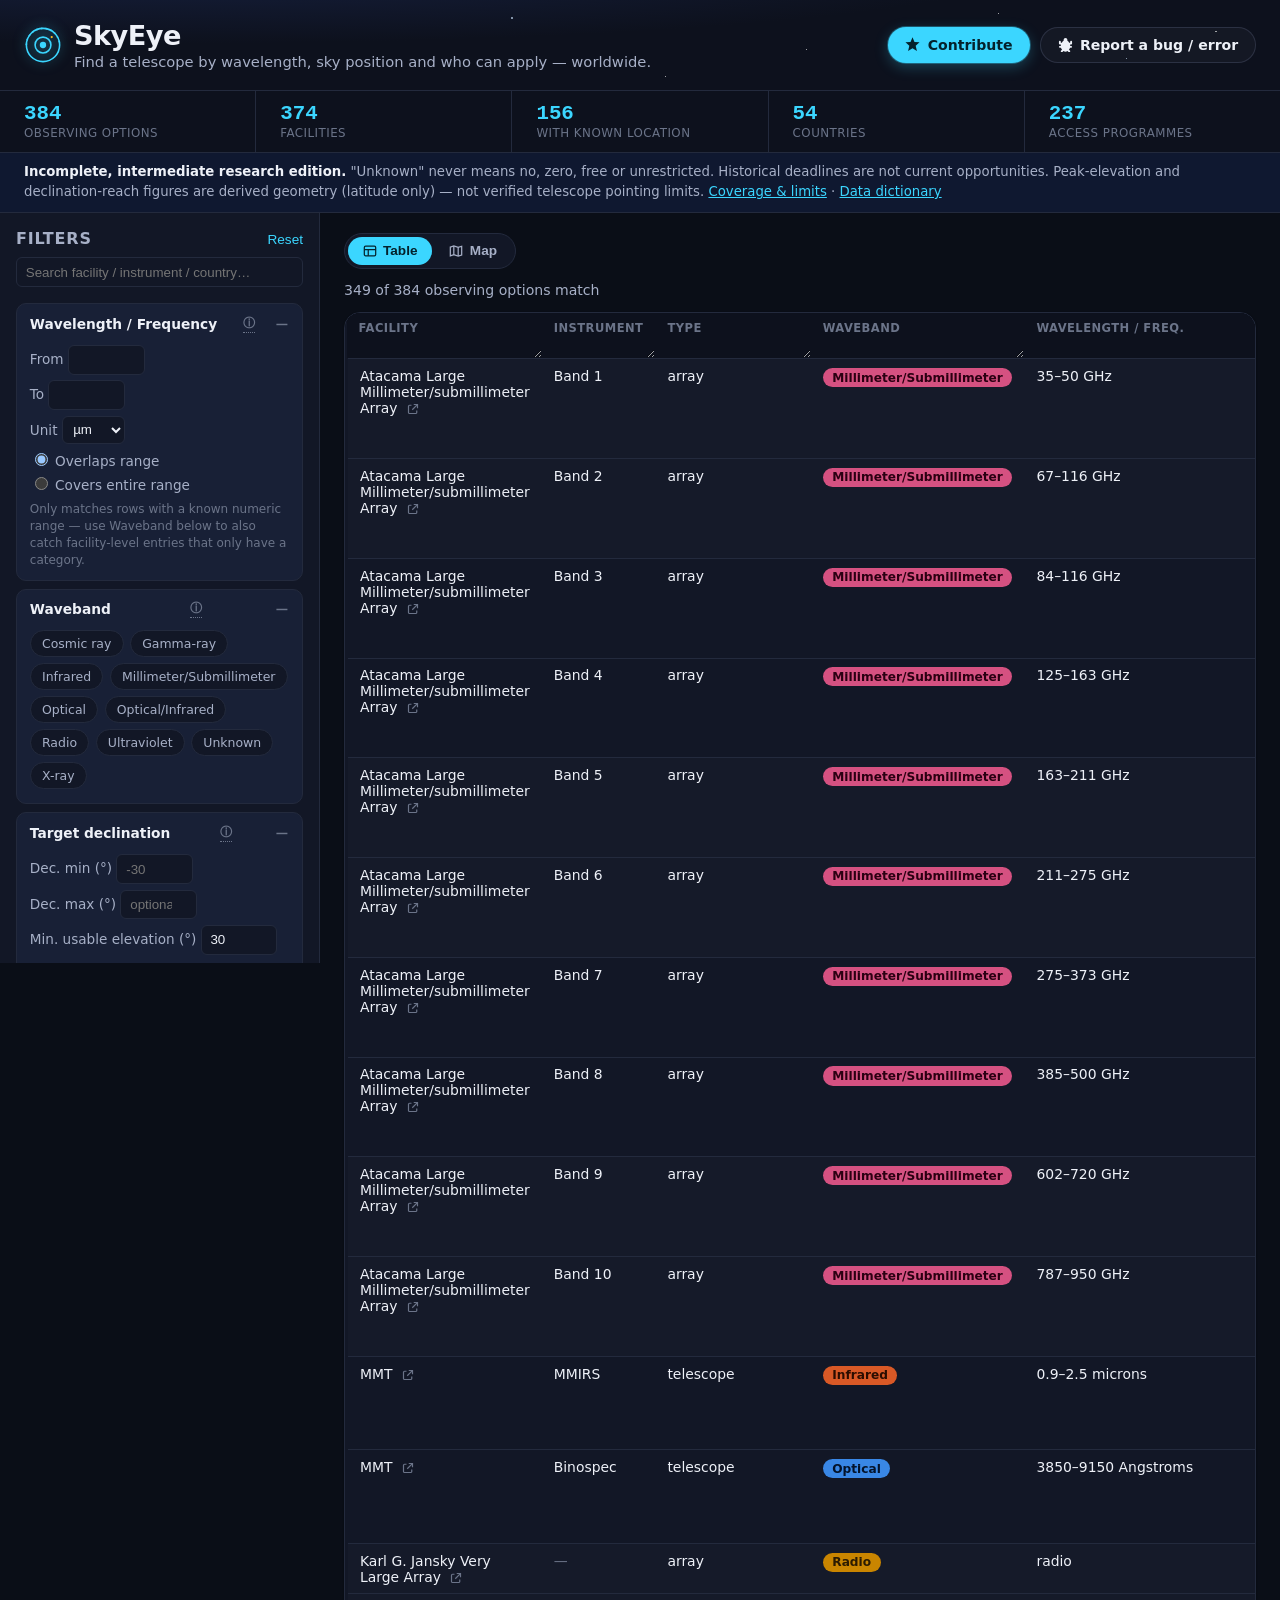
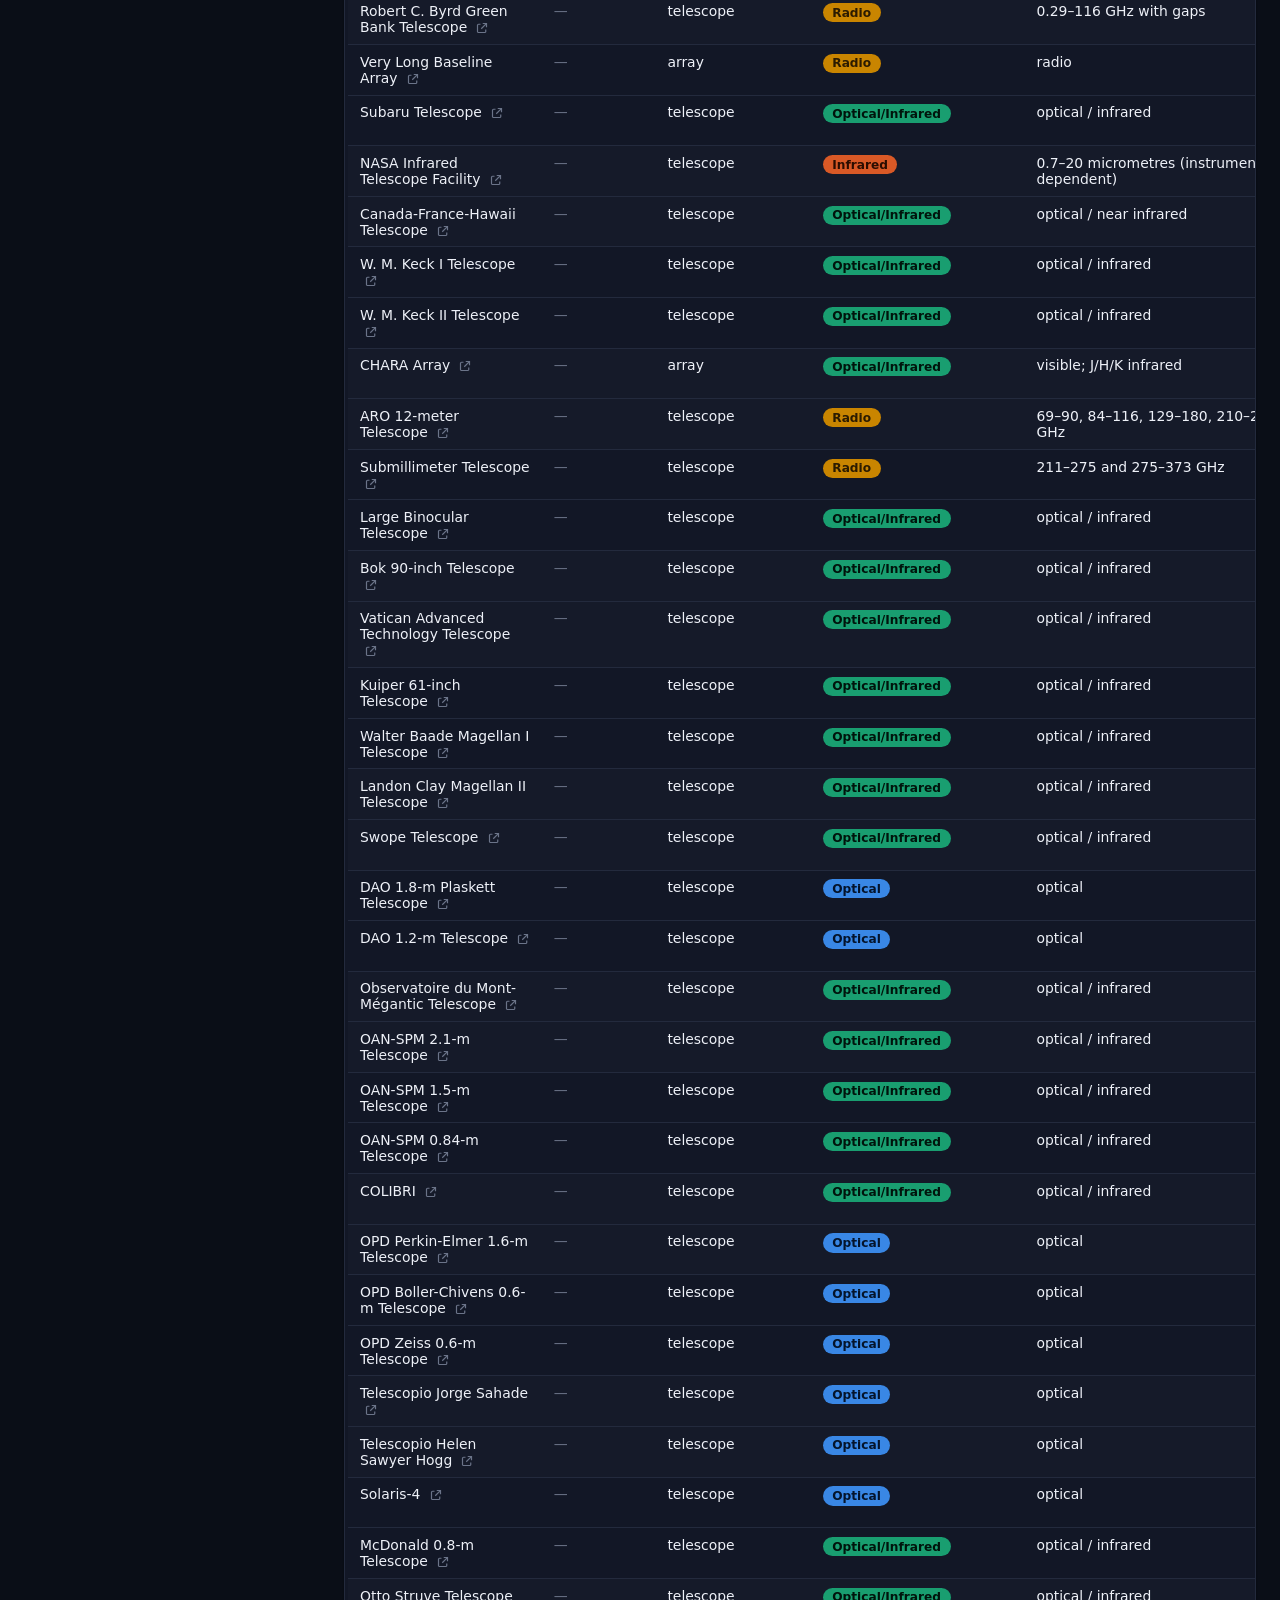
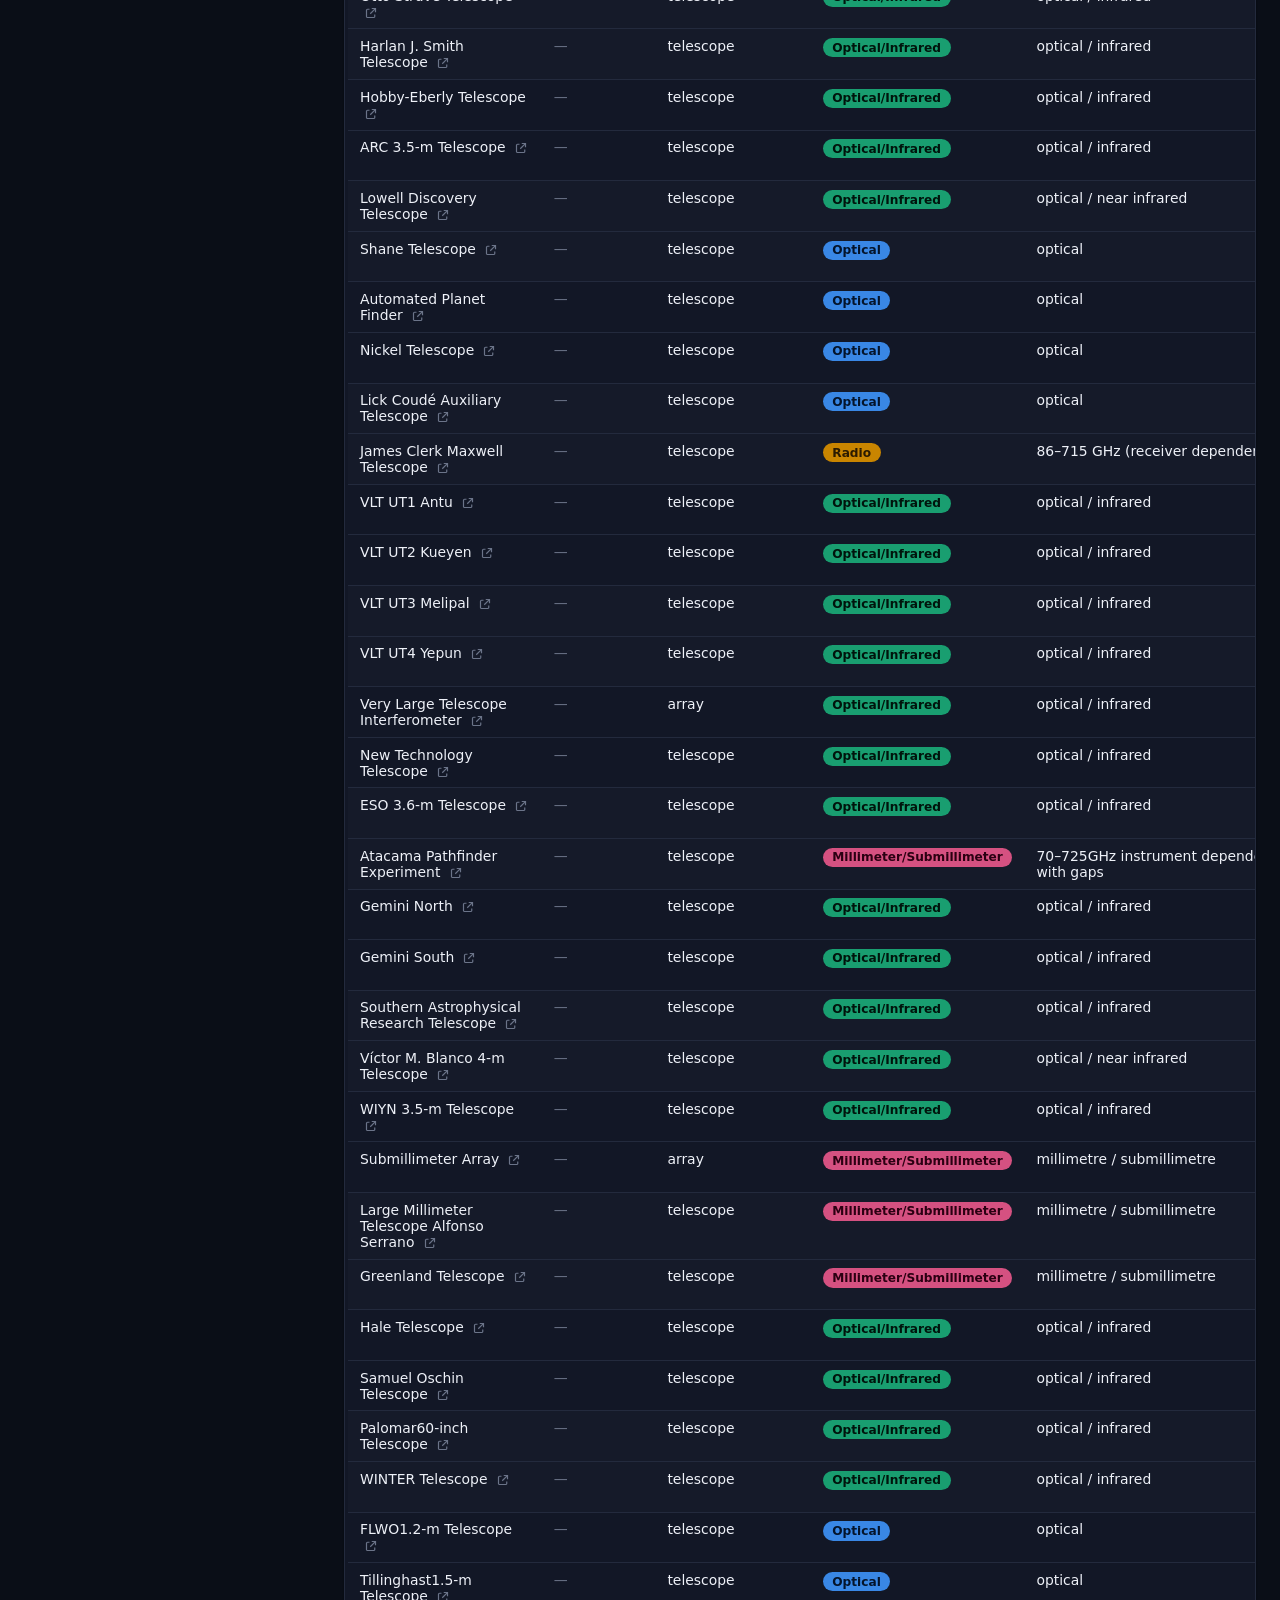
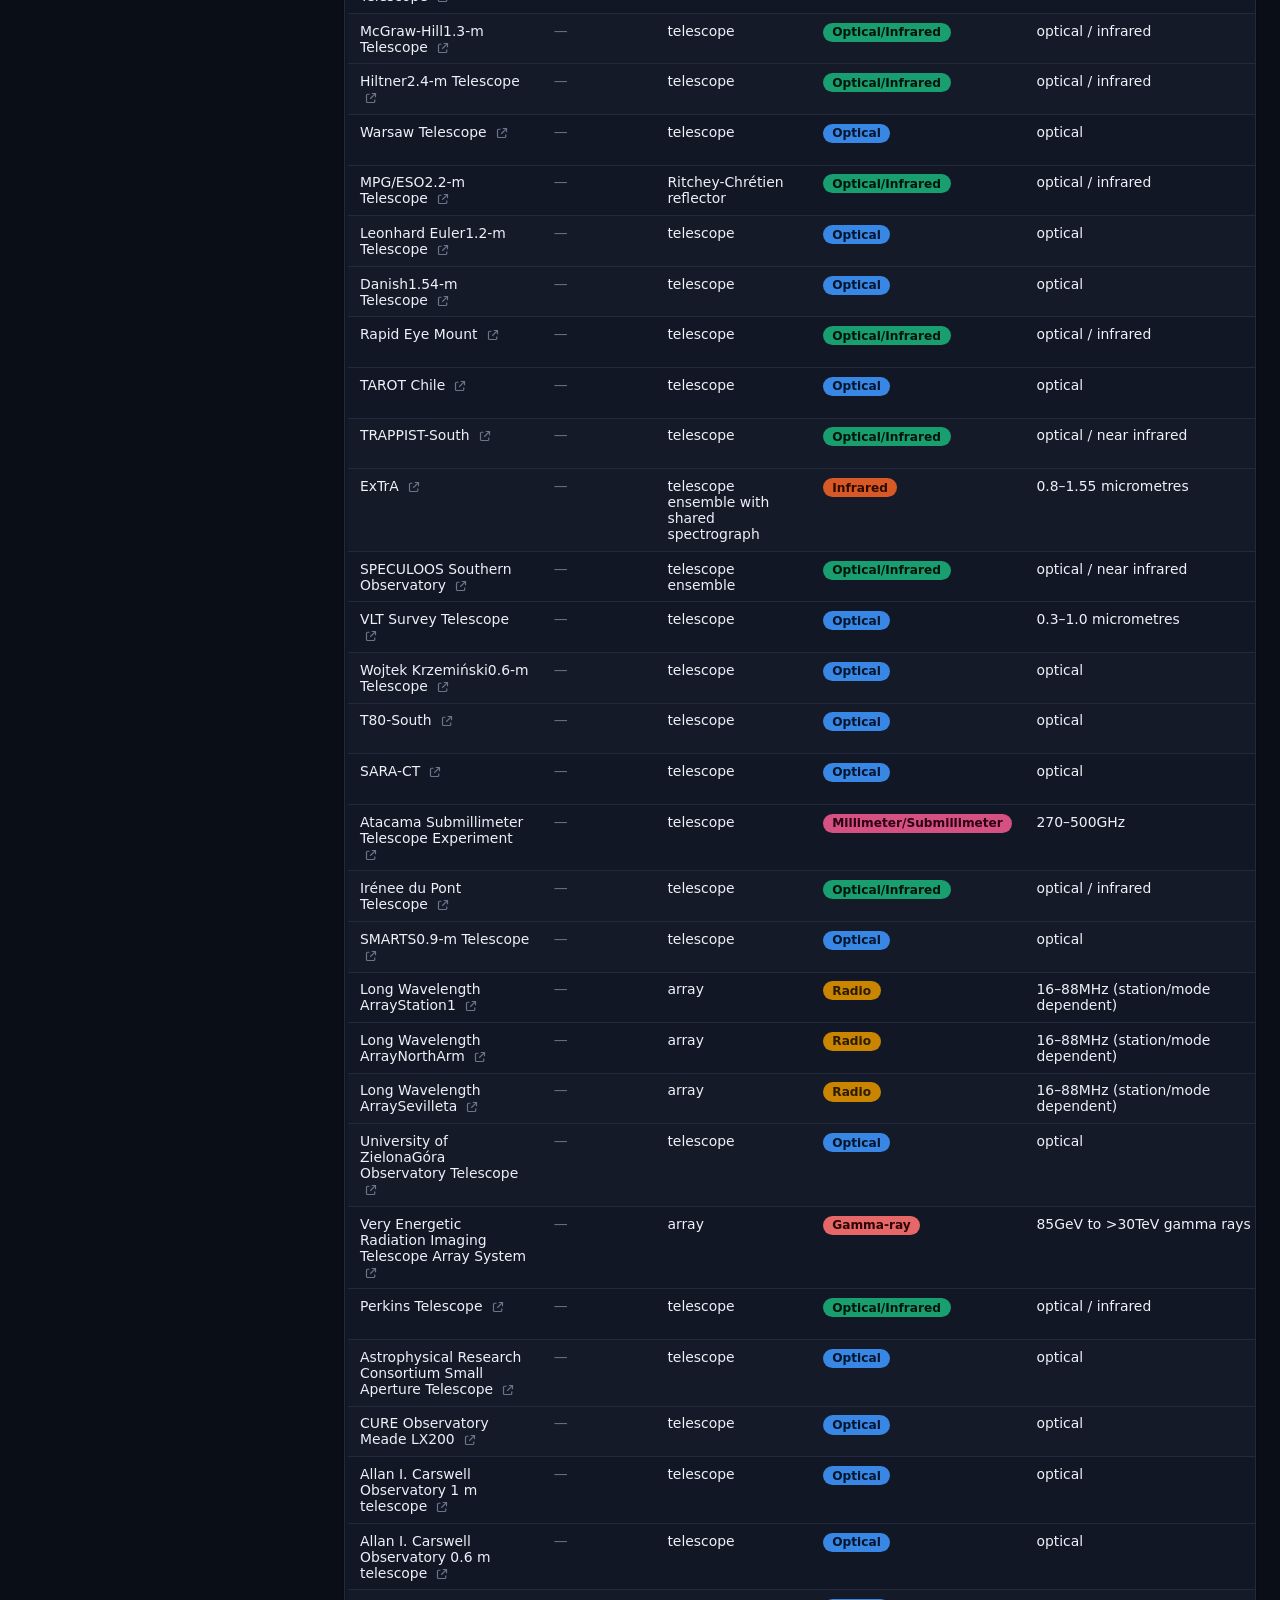
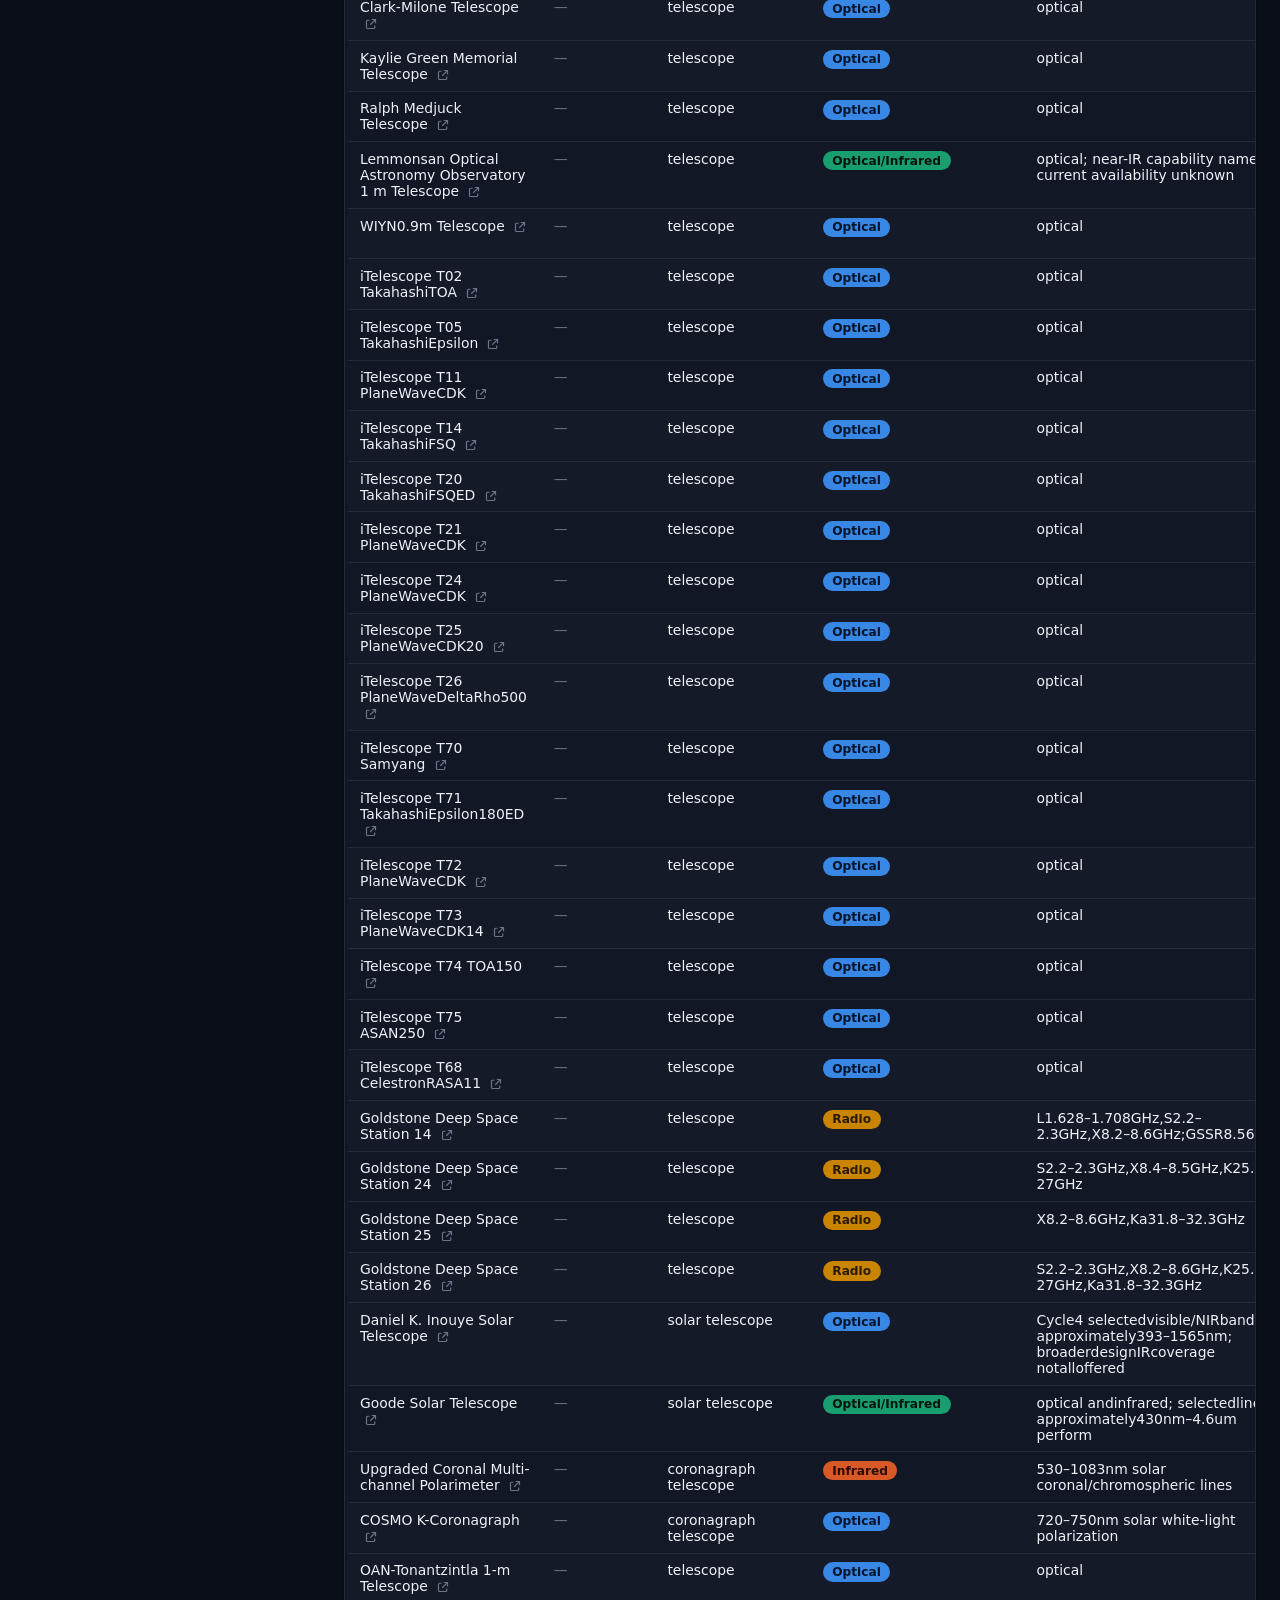
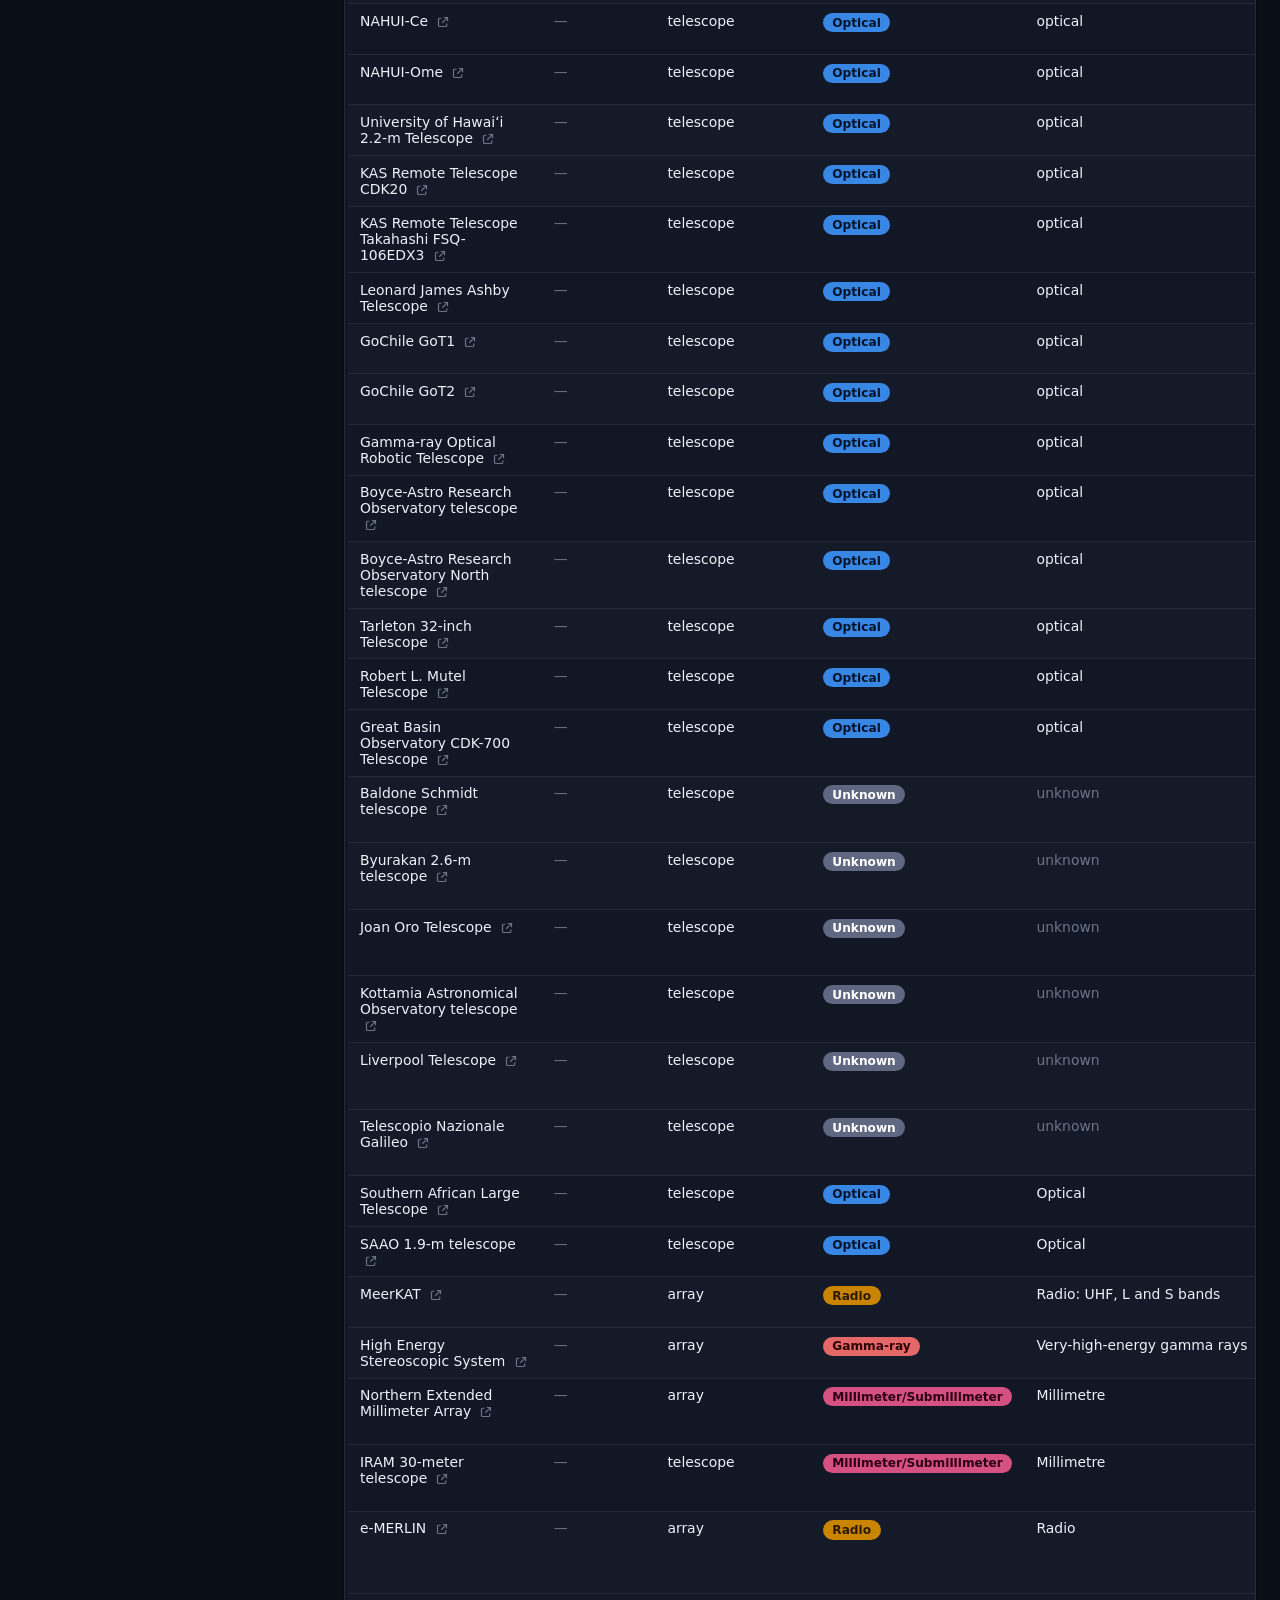
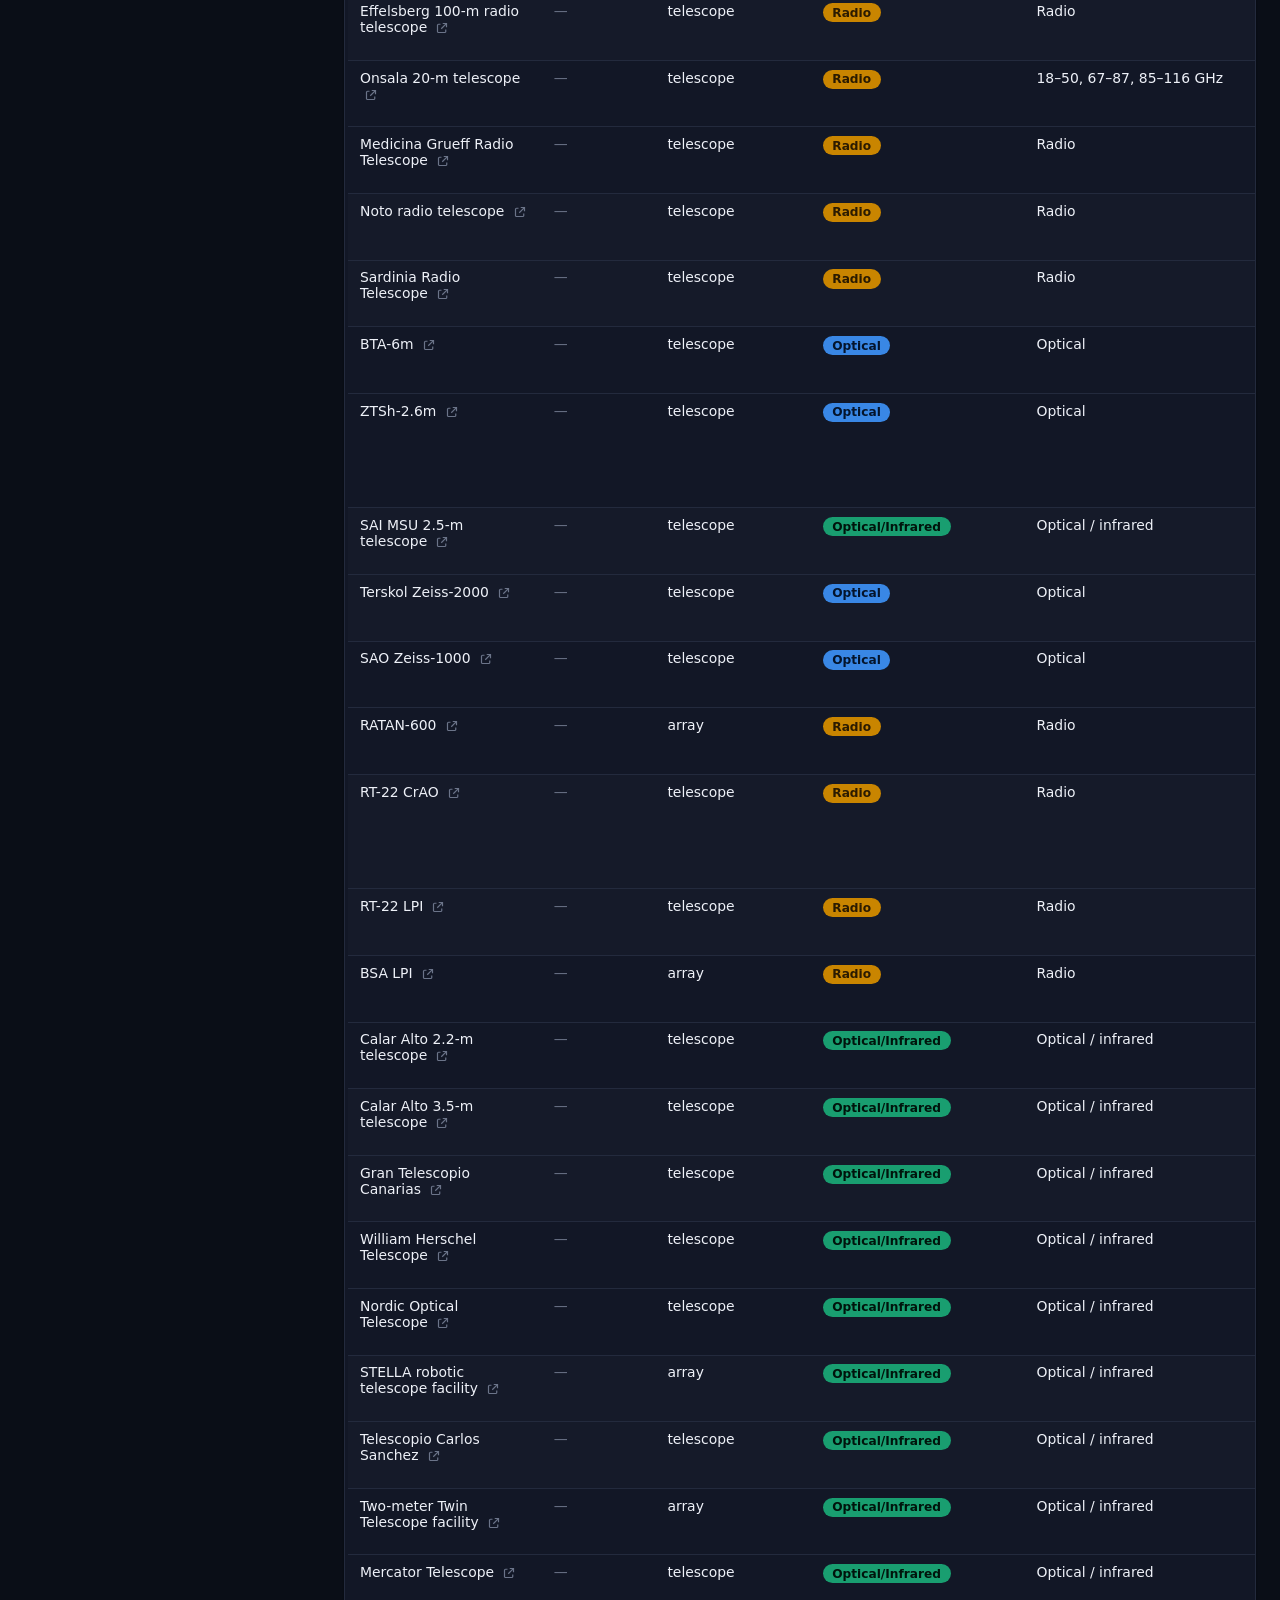
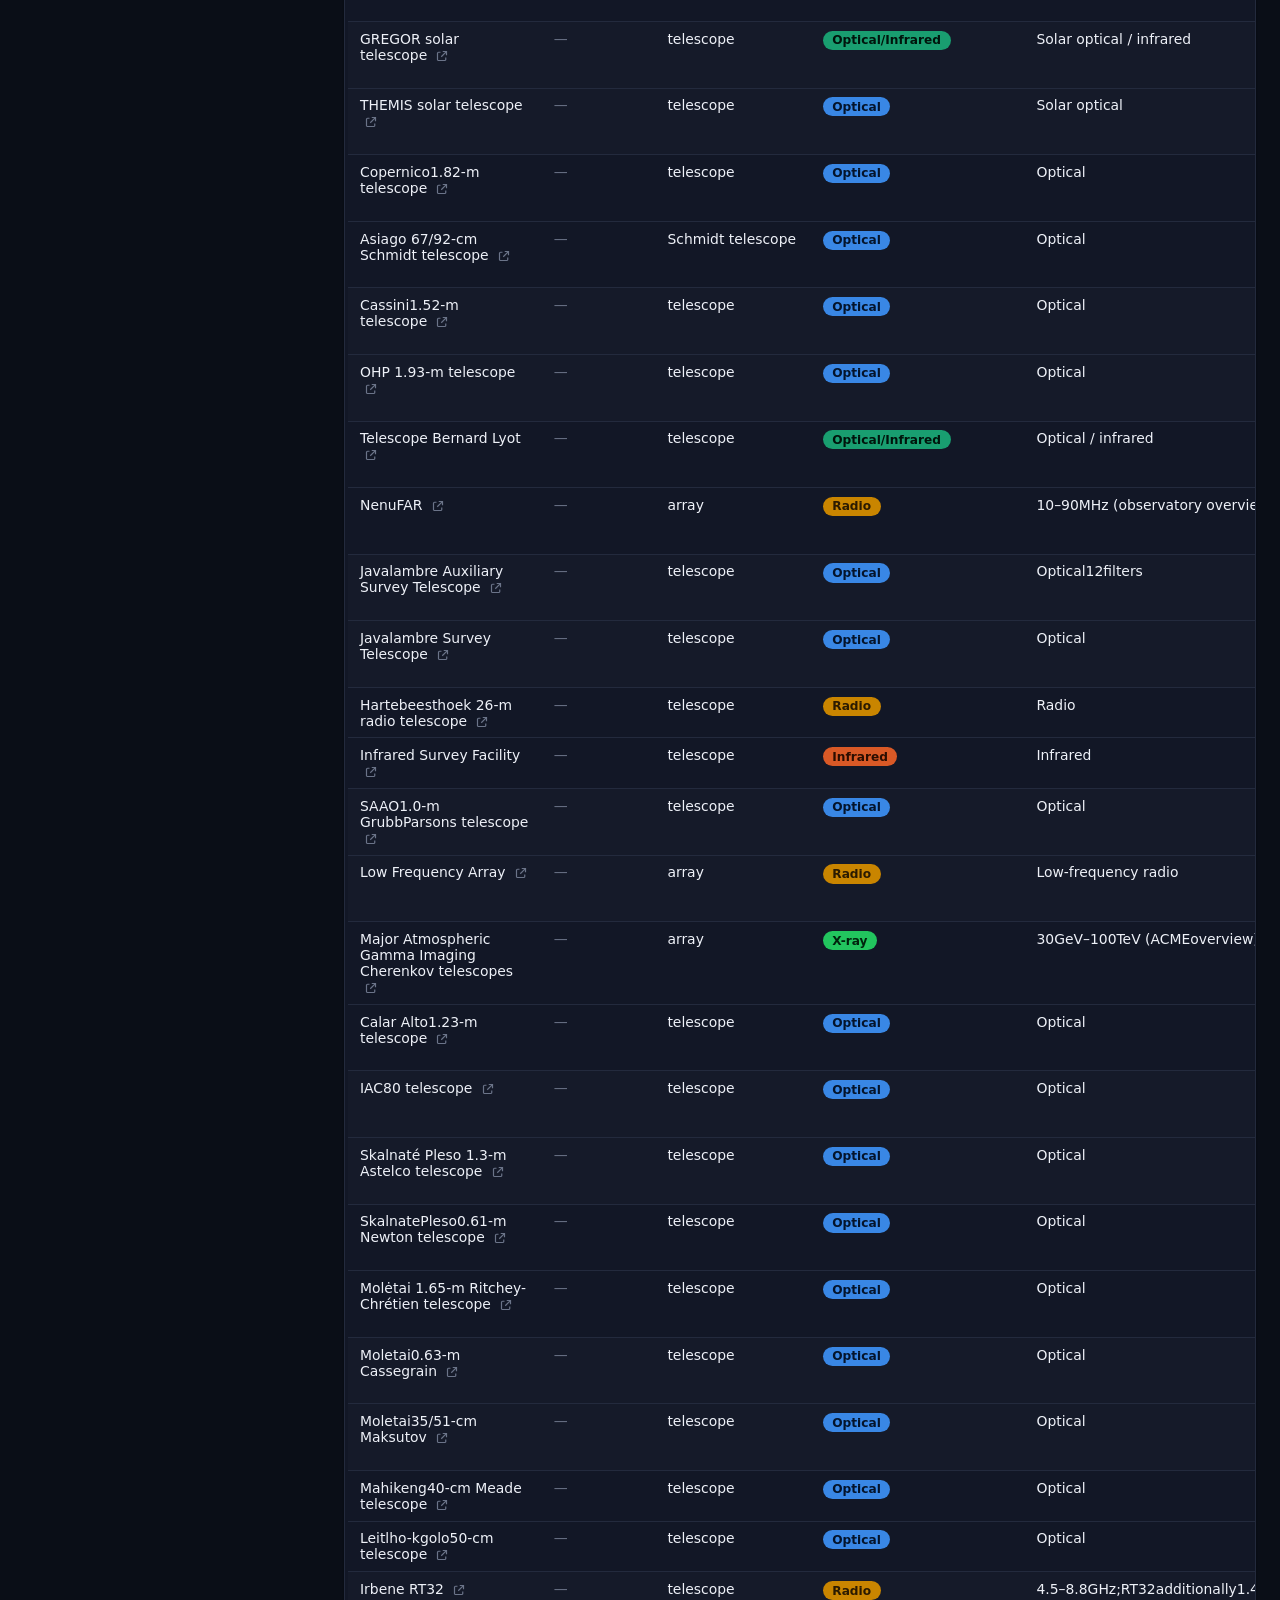
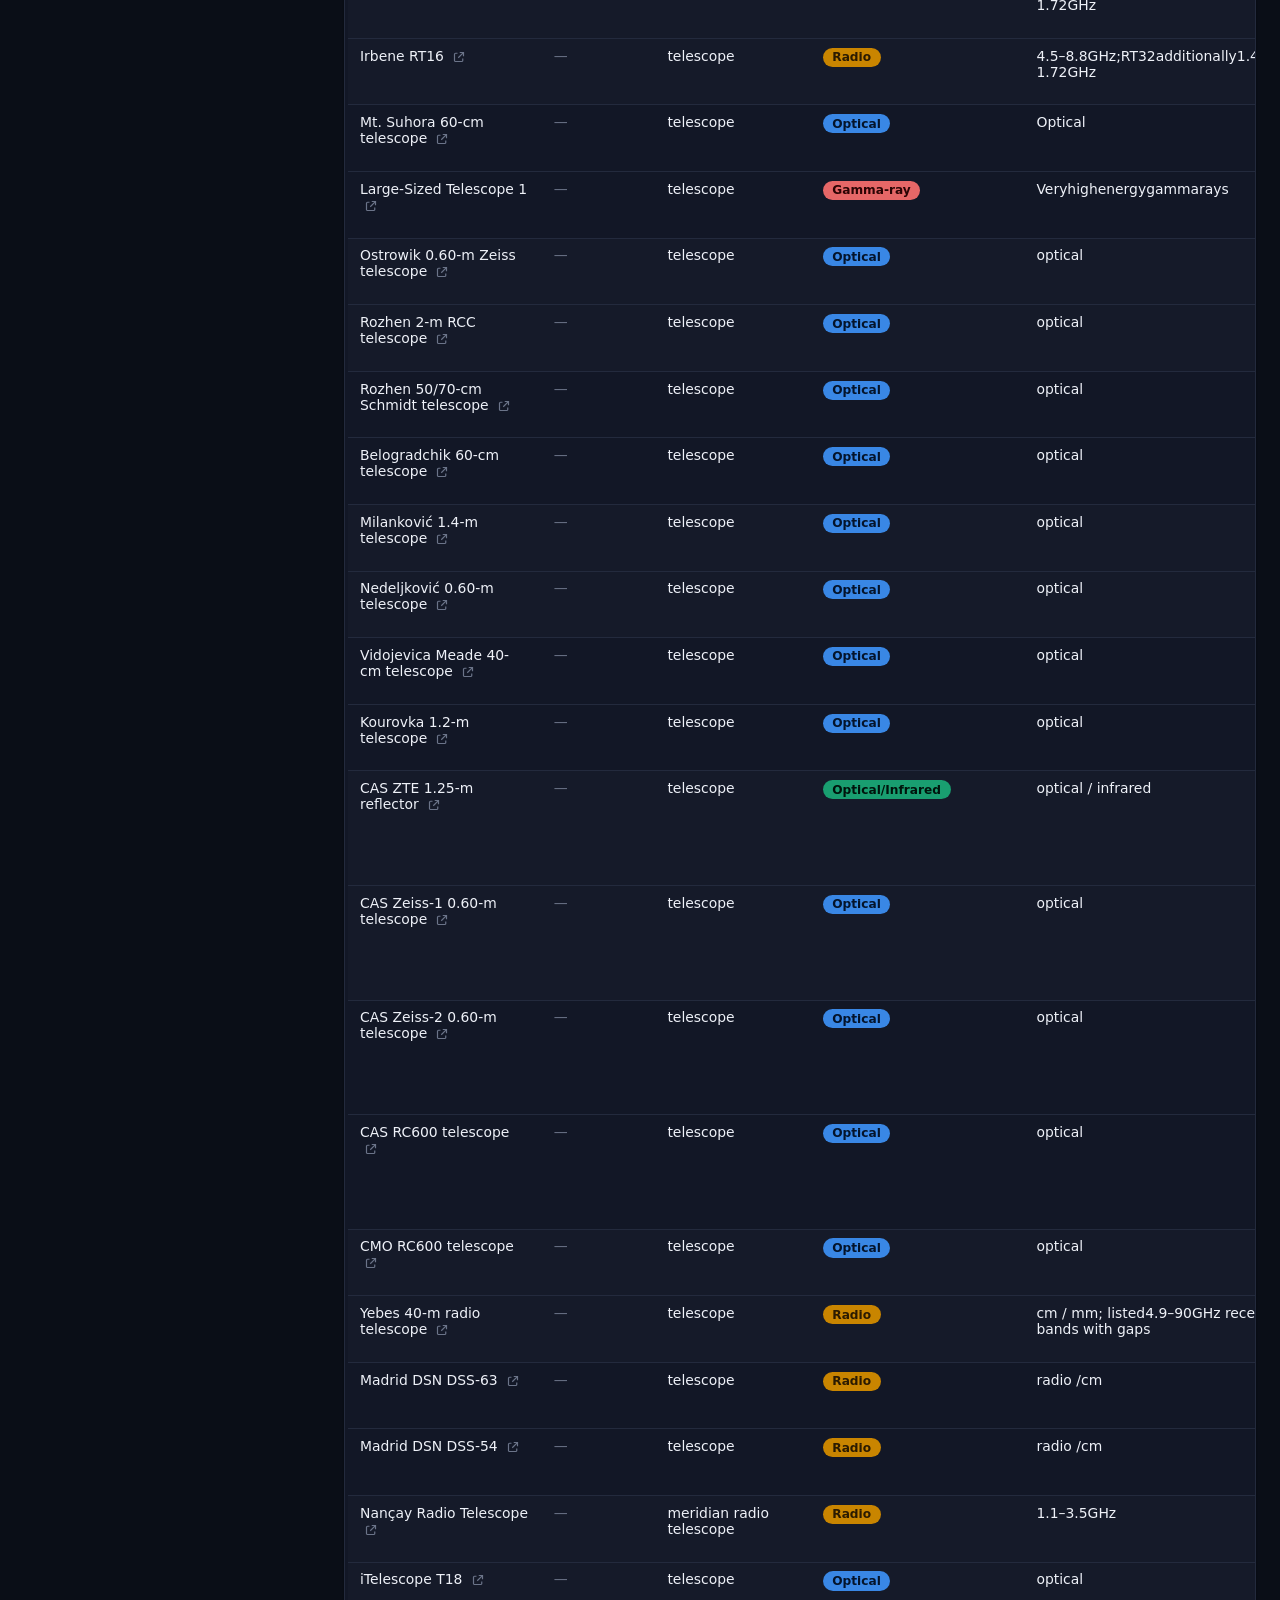
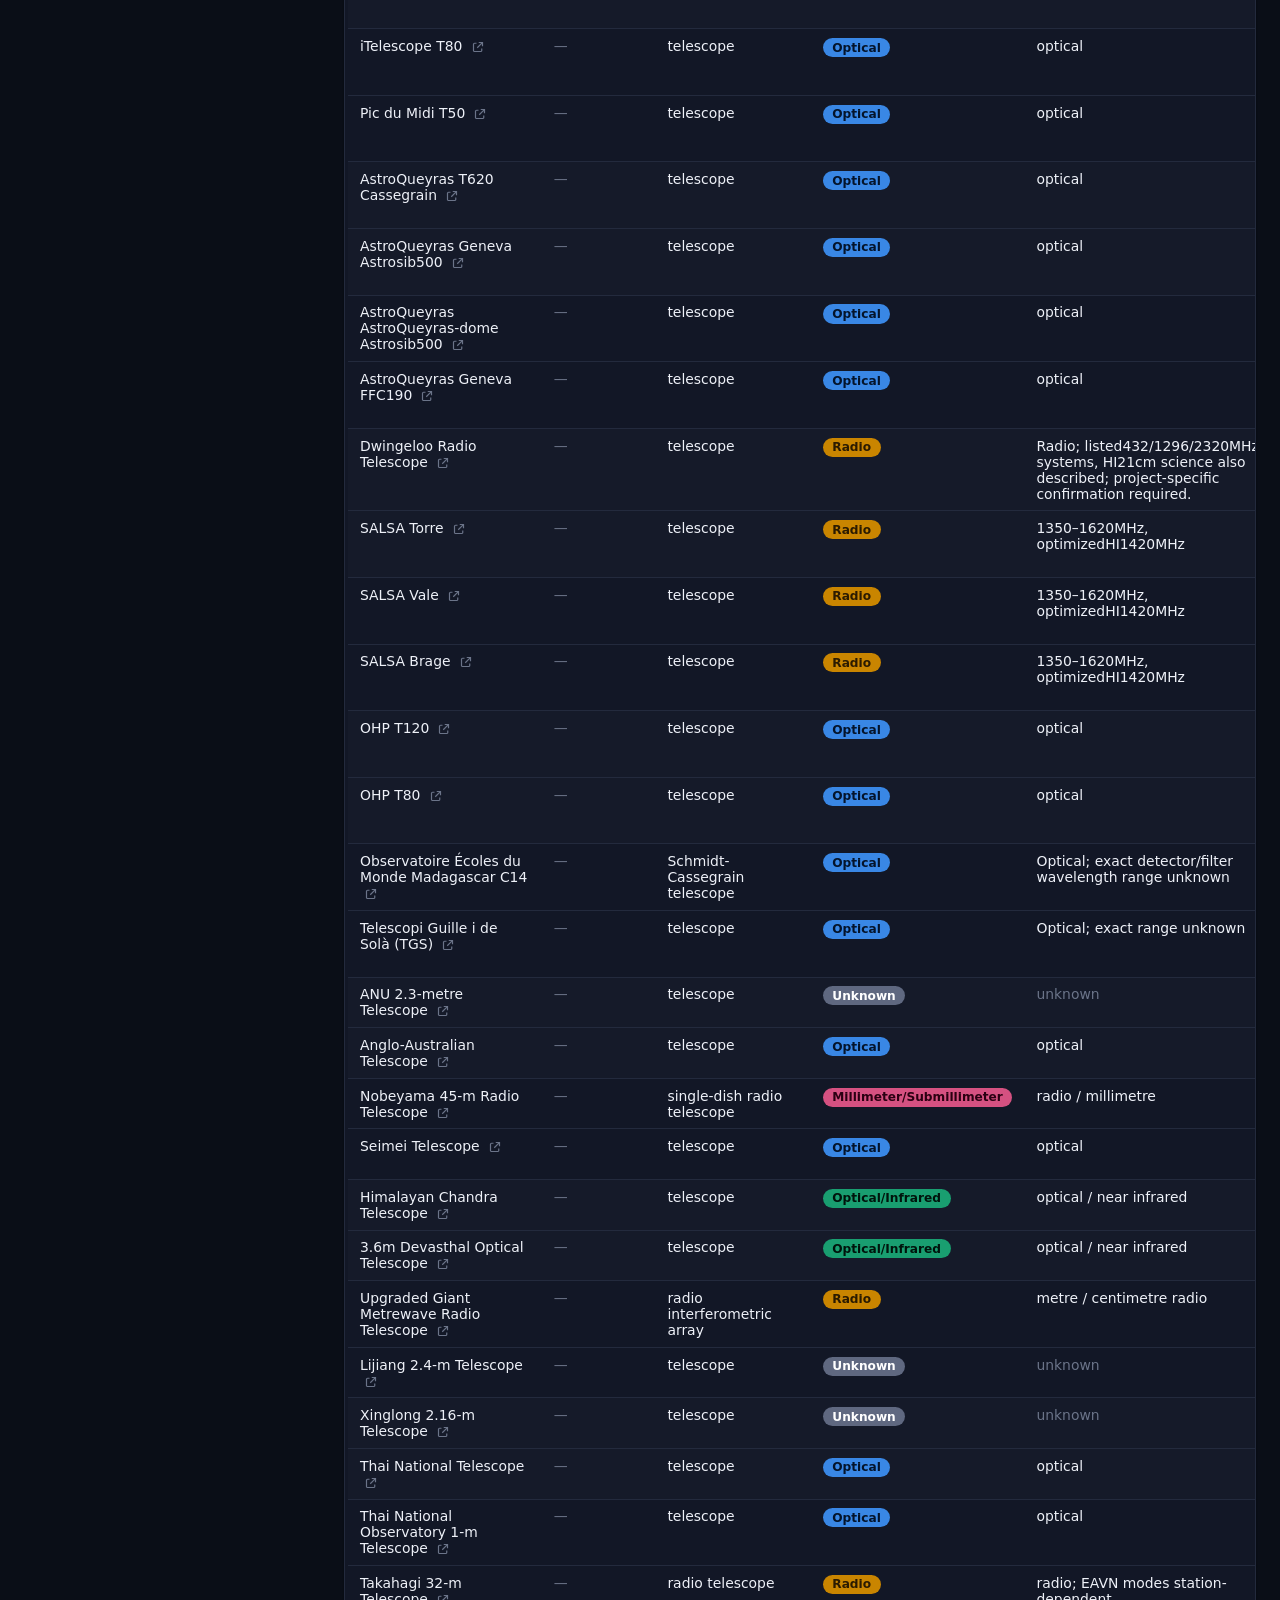
==== commit d4c6bc50: "more changes" ====
--- a/index.html
+++ b/index.html
@@ -10,24 +10,47 @@
 <body>
   <header id="site-header">
     <div class="brand">
-      <h1>SkyEye</h1>
-      <p class="tagline">Find a telescope by wavelength, sky position and who can apply — worldwide.</p>
+      <svg class="mark" width="38" height="38" viewBox="0 0 48 48" fill="none" xmlns="http://www.w3.org/2000/svg" aria-hidden="true">
+        <circle cx="24" cy="24" r="21" stroke="#3bd6ff" stroke-width="2"/>
+        <path d="M3 24a21 21 0 0 1 42 0" stroke="#3bd6ff" stroke-width="2" stroke-dasharray="2 4"/>
+        <circle cx="24" cy="24" r="10" stroke="#3bd6ff" stroke-width="2"/>
+        <circle cx="24" cy="24" r="4" fill="#3bd6ff"/>
+        <circle cx="35" cy="14" r="1.4" fill="#fbbf24"/>
+      </svg>
+      <div>
+        <h1>SkyEye</h1>
+        <p class="tagline">Find a telescope by wavelength, sky position and who can apply — worldwide.</p>
+      </div>
     </div>
     <div class="header-actions">
       <a id="contribute-btn" class="btn btn-primary" target="_blank" rel="noopener"
-         title="Open a GitHub issue to suggest a facility, fix a field, or propose a feature.">★ Contribute</a>
+         title="Open a GitHub issue to suggest a facility, fix a field, or propose a feature.">
+        <svg viewBox="0 0 16 16" fill="currentColor" aria-hidden="true"><path d="M8 .3l2.1 5 5.4.4-4.1 3.5L12.7 15 8 11.9 3.3 15l1.3-5.8L.5 5.7l5.4-.4z"/></svg>
+        Contribute
+      </a>
       <a id="report-bug-btn" class="btn btn-outline" target="_blank" rel="noopener"
-         title="Found wrong data or a broken filter? Open a bug report on GitHub.">⚠ Report a bug / error</a>
+         title="Found wrong data or a broken filter? Open a bug report on GitHub.">
+        <svg viewBox="0 0 16 16" fill="currentColor" aria-hidden="true"><path d="M8 1a2 2 0 0 1 2 2v1.1A4 4 0 0 1 11.9 6H13V5a1 1 0 1 1 2 0v2a1 1 0 0 1-1 1h-1.09c.06.32.09.66.09 1v.5h1a1 1 0 1 1 0 2h-1.2a4.5 4.5 0 0 1-1.1 2.1l.9.9a1 1 0 1 1-1.4 1.4l-1-1a4 4 0 0 1-4.4 0l-1 1a1 1 0 1 1-1.4-1.4l.9-.9A4.5 4.5 0 0 1 3.2 11.5H2a1 1 0 1 1 0-2h1V9c0-.34.03-.68.09-1H2a1 1 0 0 1-1-1V5a1 1 0 1 1 2 0v1h1.1A4 4 0 0 1 6 4.1V3a2 2 0 0 1 2-2z"/></svg>
+        Report a bug / error
+      </a>
     </div>
   </header>
+
+  <div id="stat-bar">
+    <div class="stat-tile"><span class="n tabular" id="stat-rows">—</span><span class="l">Observing options</span></div>
+    <div class="stat-tile"><span class="n tabular" id="stat-facilities">—</span><span class="l">Facilities</span></div>
+    <div class="stat-tile"><span class="n tabular" id="stat-located">—</span><span class="l">With known location</span></div>
+    <div class="stat-tile"><span class="n tabular" id="stat-countries">—</span><span class="l">Countries</span></div>
+    <div class="stat-tile"><span class="n tabular" id="stat-programmes">—</span><span class="l">Access programmes</span></div>
+  </div>
 
   <div class="caveat-banner">
     <strong>Incomplete, intermediate research edition.</strong>
     "Unknown" never means no, zero, free or unrestricted. Historical deadlines are not current
     opportunities. Peak-elevation and declination-reach figures are derived geometry (latitude
     only) — not verified telescope pointing limits.
-    <a href="research/2026-10-25-intermediate-363/coverage_audit.md">Coverage &amp; limits</a> ·
-    <a href="docs/data_dictionary.md">Data dictionary</a>
+    <a id="link-coverage" href="#">Coverage &amp; limits</a> ·
+    <a id="link-dictionary" href="#">Data dictionary</a>
   </div>
 
   <div id="layout">
@@ -38,130 +61,144 @@
       </div>
       <input type="search" id="search" placeholder="Search facility / instrument / country…">
 
-      <fieldset>
-        <legend title="Filters on either a parsed numeric range (instruments + ~1 in 6 facilities) or the broader category below.">
-          Wavelength / Frequency <span class="info">ⓘ</span>
-        </legend>
-        <label>From <input type="number" id="wmin" step="any" min="0"></label>
-        <label>To <input type="number" id="wmax" step="any" min="0"></label>
-        <label>Unit
-          <select id="wunit">
-            <option value="um">µm</option>
-            <option value="nm">nm</option>
-            <option value="angstrom">Å</option>
-            <option value="mm">mm</option>
-            <option value="cm">cm</option>
-            <option value="ghz">GHz</option>
-            <option value="mhz">MHz</option>
-            <option value="thz">THz</option>
-            <option value="ev">eV</option>
-            <option value="kev">keV</option>
-          </select>
-        </label>
-        <label title="Row's range overlaps your range at all."><input type="radio" name="wmode" value="overlap" checked> Overlaps range</label>
-        <label title="Row's range fully contains your range."><input type="radio" name="wmode" value="cover"> Covers entire range</label>
-        <p class="hint">Only matches rows with a known numeric range (most facility-level entries
-          don't have one yet — use Waveband below for those).</p>
-      </fieldset>
-
-      <fieldset>
-        <legend title="Broad electromagnetic regime, derived from each facility's documented coverage. Covers almost every row, even without a precise numeric range.">
-          Waveband <span class="info">ⓘ</span>
-        </legend>
-        <div id="wavebands"></div>
-      </fieldset>
-
-      <fieldset>
-        <legend title="Where your target is on the sky (declination) and how high it must get above the horizon to be usable.">
-          Target declination <span class="info">ⓘ</span>
-        </legend>
-        <label>Dec. min (°) <input type="number" id="decMin" step="any" min="-90" max="90" placeholder="-30"></label>
-        <label>Dec. max (°) <input type="number" id="decMax" step="any" min="-90" max="90" placeholder="optional"></label>
-        <label title="Peak altitude at transit = 90° − |latitude − declination|. Below ~20-30° atmospheric extinction/airmass gets severe for most science cases.">
-          Min. usable elevation (°) <input type="number" id="minElevation" step="any" min="0" max="90" value="30">
-        </label>
-        <p class="hint">Computed from facility latitude only (ideal horizon, no obstructions,
-          mount or scheduling limits). Facilities with unknown coordinates are excluded by this
-          filter specifically — they still appear with every other filter.</p>
-      </fieldset>
-
-      <fieldset>
-        <legend title="Free-text match against the eligibility wording of every documented access route for a facility.">
-          Your affiliation / country <span class="info">ⓘ</span>
-        </legend>
-        <input type="search" id="affiliation" placeholder="e.g. Chile, EU, university…">
-        <p class="hint">Keyword match only — many open programmes don't name every eligible
-          country. Not finding your affiliation mentioned is not proof you're ineligible; always
-          check the linked call.</p>
-      </fieldset>
-
-      <fieldset>
-        <legend title="Only applies to the handful of facilities with verified per-instrument technical data today. A capability shown as required will hide every row where it isn't specifically confirmed.">
-          Capabilities <span class="info">ⓘ</span>
-        </legend>
-        <div id="capabilities"></div>
-      </fieldset>
-
-      <fieldset>
-        <legend>Spectral resolving power</legend>
-        <label>From <input type="number" id="minR" step="any" min="0"></label>
-        <label>To <input type="number" id="maxR" step="any" min="0"></label>
-      </fieldset>
-
-      <fieldset>
-        <legend>Spatial resolution</legend>
-        <label>Can reach ≤
-          <input type="number" id="spat" step="any" min="0">
-          <select id="spatunit">
-            <option value="arcsec">arcsec</option>
-            <option value="mas">mas</option>
-            <option value="arcmin">arcmin</option>
-            <option value="deg">deg</option>
-          </select>
-        </label>
-      </fieldset>
-
-      <fieldset>
-        <legend>Field of view</legend>
-        <label>At least
-          <input type="number" id="fov" step="any" min="0">
-          <select id="fovunit">
-            <option value="arcsec">arcsec</option>
-            <option value="arcmin">arcmin</option>
-            <option value="deg">deg</option>
-            <option value="mas">mas</option>
-          </select>
-        </label>
-      </fieldset>
-
-      <fieldset>
-        <legend>Scope</legend>
-        <label title="Excludes suspended, announced-future and non-current/unverified catalogue entries."><input type="checkbox" id="eligibleOnly" checked> Eligible catalogue entries only</label>
-        <label title="A network (e.g. a VLBI array of several telescopes) or an access-scope aggregate is not an independent physical telescope."><input type="checkbox" id="hideAggregates" checked> Hide networks / access-scope aggregates</label>
-        <label><input type="checkbox" id="coordsOnly"> Only facilities with known coordinates</label>
-      </fieldset>
-
-      <fieldset>
-        <legend>Hemisphere</legend>
-        <div id="hemispheres"></div>
-      </fieldset>
-
-      <fieldset>
-        <legend>Category</legend>
-        <div id="categories"></div>
-      </fieldset>
-
-      <fieldset>
-        <legend title="Documented programme continuity, not a guarantee of an open call right now.">
-          Programme status <span class="info">ⓘ</span>
-        </legend>
-        <div id="statuses"></div>
-      </fieldset>
-
-      <fieldset>
-        <legend>Region</legend>
-        <div id="regions"></div>
-      </fieldset>
+      <details class="filter-group" open>
+        <summary>Wavelength / Frequency
+          <span class="info" title="Filters on either a parsed numeric range (instruments + ~1 in 6 facilities) or the broader category below.">ⓘ</span>
+        </summary>
+        <div class="filter-body">
+          <label>From <input type="number" id="wmin" step="any" min="0"></label>
+          <label>To <input type="number" id="wmax" step="any" min="0"></label>
+          <label>Unit
+            <select id="wunit">
+              <option value="um">µm</option>
+              <option value="nm">nm</option>
+              <option value="angstrom">Å</option>
+              <option value="mm">mm</option>
+              <option value="cm">cm</option>
+              <option value="ghz">GHz</option>
+              <option value="mhz">MHz</option>
+              <option value="thz">THz</option>
+              <option value="ev">eV</option>
+              <option value="kev">keV</option>
+            </select>
+          </label>
+          <label title="Row's range overlaps your range at all."><input type="radio" name="wmode" value="overlap" checked> Overlaps range</label>
+          <label title="Row's range fully contains your range."><input type="radio" name="wmode" value="cover"> Covers entire range</label>
+          <p class="hint">Only matches rows with a known numeric range — use Waveband below to
+            also catch facility-level entries that only have a category.</p>
+        </div>
+      </details>
+
+      <details class="filter-group" open>
+        <summary>Waveband
+          <span class="info" title="Broad electromagnetic regime, derived from each facility's documented coverage. Covers almost every row, even without a precise numeric range.">ⓘ</span>
+        </summary>
+        <div class="filter-body"><div id="wavebands" class="chip-facet"></div></div>
+      </details>
+
+      <details class="filter-group" open>
+        <summary>Target declination
+          <span class="info" title="Where your target is on the sky (declination) and how high it must get above the horizon to be usable.">ⓘ</span>
+        </summary>
+        <div class="filter-body">
+          <label>Dec. min (°) <input type="number" id="decMin" step="any" min="-90" max="90" placeholder="-30"></label>
+          <label>Dec. max (°) <input type="number" id="decMax" step="any" min="-90" max="90" placeholder="optional"></label>
+          <label title="Peak altitude at transit = 90° − |latitude − declination|. Below ~20-30° atmospheric extinction/airmass gets severe for most science cases.">
+            Min. usable elevation (°) <input type="number" id="minElevation" step="any" min="0" max="90" value="30">
+          </label>
+          <p class="hint">Computed from facility latitude only (ideal horizon, no obstructions,
+            mount or scheduling limits). Facilities with unknown coordinates are excluded by this
+            filter specifically — they still appear with every other filter.</p>
+        </div>
+      </details>
+
+      <details class="filter-group" open>
+        <summary>Your affiliation / country
+          <span class="info" title="Free-text match against the eligibility wording of every documented access route for a facility.">ⓘ</span>
+        </summary>
+        <div class="filter-body">
+          <input type="search" id="affiliation" placeholder="e.g. Chile, EU, university…">
+          <p class="hint">Keyword match only — many open programmes don't name every eligible
+            country. Not finding your affiliation mentioned is not proof you're ineligible; always
+            check the linked call.</p>
+        </div>
+      </details>
+
+      <details class="filter-group">
+        <summary>Capabilities
+          <span class="info" title="Only applies to the handful of facilities with verified per-instrument technical data today.">ⓘ</span>
+        </summary>
+        <div class="filter-body"><div id="capabilities" class="chip-facet"></div></div>
+      </details>
+
+      <details class="filter-group">
+        <summary>Spectral resolving power</summary>
+        <div class="filter-body">
+          <label>From <input type="number" id="minR" step="any" min="0"></label>
+          <label>To <input type="number" id="maxR" step="any" min="0"></label>
+        </div>
+      </details>
+
+      <details class="filter-group">
+        <summary>Spatial resolution</summary>
+        <div class="filter-body">
+          <label>Can reach ≤
+            <input type="number" id="spat" step="any" min="0">
+            <select id="spatunit">
+              <option value="arcsec">arcsec</option>
+              <option value="mas">mas</option>
+              <option value="arcmin">arcmin</option>
+              <option value="deg">deg</option>
+            </select>
+          </label>
+        </div>
+      </details>
+
+      <details class="filter-group">
+        <summary>Field of view</summary>
+        <div class="filter-body">
+          <label>At least
+            <input type="number" id="fov" step="any" min="0">
+            <select id="fovunit">
+              <option value="arcsec">arcsec</option>
+              <option value="arcmin">arcmin</option>
+              <option value="deg">deg</option>
+              <option value="mas">mas</option>
+            </select>
+          </label>
+        </div>
+      </details>
+
+      <details class="filter-group" open>
+        <summary>Scope</summary>
+        <div class="filter-body">
+          <label title="Excludes suspended, announced-future and non-current/unverified catalogue entries."><input type="checkbox" id="eligibleOnly" checked> Eligible catalogue entries only</label>
+          <label title="A network (e.g. a VLBI array of several telescopes) or an access-scope aggregate is not an independent physical telescope."><input type="checkbox" id="hideAggregates" checked> Hide networks / access-scope aggregates</label>
+          <label><input type="checkbox" id="coordsOnly"> Only facilities with known coordinates</label>
+        </div>
+      </details>
+
+      <details class="filter-group">
+        <summary>Hemisphere</summary>
+        <div class="filter-body"><div id="hemispheres" class="chip-facet"></div></div>
+      </details>
+
+      <details class="filter-group">
+        <summary>Category</summary>
+        <div class="filter-body"><div id="categories" class="chip-facet"></div></div>
+      </details>
+
+      <details class="filter-group">
+        <summary>Programme status
+          <span class="info" title="Documented programme continuity, not a guarantee of an open call right now.">ⓘ</span>
+        </summary>
+        <div class="filter-body"><div id="statuses" class="chip-facet"></div></div>
+      </details>
+
+      <details class="filter-group">
+        <summary>Region</summary>
+        <div class="filter-body"><div id="regions" class="chip-facet"></div></div>
+      </details>
 
       <div id="show-results-bar">
         <button id="show-results" type="button">Show results</button>
@@ -170,12 +207,21 @@
 
     <main>
       <div id="mobile-bar">
-        <button id="open-filters" type="button">☰ Filters</button>
+        <button id="open-filters" type="button">
+          <svg width="16" height="16" viewBox="0 0 16 16" fill="none" stroke="currentColor" stroke-width="1.5" aria-hidden="true"><path d="M1 4h14M4 8h8M6 12h4"/></svg>
+          Filters
+        </button>
       </div>
 
       <div id="view-toggle" role="tablist">
-        <button data-view="table" class="active" role="tab" aria-selected="true">Table</button>
-        <button data-view="map" role="tab" aria-selected="false">Map</button>
+        <button data-view="table" class="active" role="tab" aria-selected="true">
+          <svg viewBox="0 0 16 16" fill="none" stroke="currentColor" stroke-width="1.4" aria-hidden="true"><rect x="1.5" y="2.5" width="13" height="11" rx="1.5"/><path d="M1.5 6.5h13M6 6.5v7"/></svg>
+          Table
+        </button>
+        <button data-view="map" role="tab" aria-selected="false">
+          <svg viewBox="0 0 16 16" fill="none" stroke="currentColor" stroke-width="1.4" aria-hidden="true"><path d="M1.5 3.5l4-1.2 5 1.5 4-1.2v10l-4 1.2-5-1.5-4 1.2z"/><path d="M5.5 2.3v10M10.5 3.8v10"/></svg>
+          Map
+        </button>
       </div>
 
       <p id="count">Loading…</p>
@@ -210,9 +256,9 @@
   <footer>
     SkyEye is open source. Data: intermediate research edition
     <code>2026-10-25-intermediate-363</code> (incomplete, in progress) — see
-    <a href="docs/data_dictionary.md">data dictionary</a>,
-    <a href="docs/unresolved_integration_issues.md">known issues</a> and
-    <a href="CHANGELOG.md">changelog</a>.
+    <a id="link-dictionary-2" href="#">data dictionary</a>,
+    <a id="link-issues" href="#">known issues</a> and
+    <a id="link-changelog" href="#">changelog</a>.
   </footer>
 
   <script src="vendor/leaflet/leaflet.js"></script>
--- a/style.css
+++ b/style.css
@@ -1,162 +1,248 @@
-/* Palette: validated 8-slot categorical order + fixed status palette.
-   See the project's dataviz review — ran scripts/validate_palette.js, light mode only
-   (this tool has no dark theme yet). Chips/badges always carry a visible text label,
-   satisfying the contrast "relief rule" for the three slots below 3:1 on this surface. */
+/* SkyEye — dark "mission control" theme.
+   Categorical + status palettes validated with the project's color-accessibility script
+   against THIS exact surface (--surface: #121726) before use — see docs/data_dictionary.md
+   for the command. Single theme by design (no light/dark toggle yet): simpler than a flip
+   that isn't separately validated, and a night-sky aesthetic fits an observing tool. */
 :root {
-  --surface:        #fcfcfb;
-  --page:           #f9f9f7;
-  --ink:            #0b0b0b;
-  --ink-secondary:  #52514e;
-  --ink-muted:      #898781;
-  --hairline:       #e1e0d9;
-  --border:         rgba(11,11,11,0.10);
-
-  --cat-1-blue:     #2a78d6;  /* Optical */
-  --cat-2-orange:   #eb6834;  /* Infrared */
-  --cat-3-aqua:     #1baf7a;  /* Optical/Infrared */
-  --cat-4-yellow:   #eda100;  /* Radio */
-  --cat-5-magenta:  #e87ba4;  /* Millimeter/Submillimeter */
-  --cat-6-green:    #008300;  /* X-ray */
-  --cat-7-violet:   #6250d6;  /* Ultraviolet */
-  --cat-8-red:      #e34948;  /* Gamma-ray */
-  --cat-muted:      #898781;  /* Unknown / rare (Cosmic ray) */
-
-  --status-good:     #0ca30c;
-  --status-warning:  #fab219;
-  --status-serious:  #ec835a;
-  --status-critical: #d03b3b;
+  --bg:             #0a0e17;
+  --surface:        #121726;
+  --surface-2:      #0d111d;
+  --surface-raised: #182036;
+  --hairline:       #232a3d;
+  --border:         rgba(180, 200, 255, 0.14);
+
+  --ink:            #eef1f8;
+  --ink-secondary:  #a7b0c7;
+  --ink-muted:      #6b7489;
+
+  --accent:         #3bd6ff;
+  --accent-ink:     #04222c;
+  --accent-2:       #fbbf24;
+
+  --cat-1: #3987e5;  /* Optical */
+  --cat-2: #d95926;  /* Infrared */
+  --cat-3: #199e70;  /* Optical/Infrared */
+  --cat-4: #c98500;  /* Radio */
+  --cat-5: #d55181;  /* Millimeter/Submillimeter */
+  --cat-6: #22c55e;  /* X-ray */
+  --cat-7: #9085e9;  /* Ultraviolet */
+  --cat-8: #e66767;  /* Gamma-ray */
+  --cat-muted: #5f6880;
+
+  --status-good:     #3ddc70;
+  --status-warning:  #fbbf24;
+  --status-serious:  #f0834f;
+  --status-critical: #f45b5b;
+
+  --radius-sm: 6px;
+  --radius-md: 10px;
+  --radius-lg: 16px;
+  --shadow-1: 0 1px 2px rgba(0,0,0,0.4);
+  --shadow-2: 0 8px 24px rgba(0,0,0,0.45);
 }
 
 * { box-sizing: border-box; }
+html { color-scheme: dark; }
 body { font-family: system-ui, -apple-system, "Segoe UI", sans-serif; margin: 0;
-       color: var(--ink); background: var(--page); }
+       color: var(--ink); background: var(--bg); }
+a { color: var(--accent); }
+::selection { background: var(--accent); color: var(--accent-ink); }
+:focus-visible { outline: 2px solid var(--accent); outline-offset: 2px; }
+
+.tabular { font-variant-numeric: tabular-nums; font-family: "SFMono-Regular", Consolas, "Liberation Mono", Menlo, monospace; }
 
 /* ---------- header ---------- */
-#site-header { display: flex; justify-content: space-between; align-items: center;
-               flex-wrap: wrap; gap: 1rem; padding: 1rem 1.5rem; background: var(--surface);
+#site-header { position: relative; overflow: hidden; display: flex; justify-content: space-between;
+               align-items: center; flex-wrap: wrap; gap: 1rem; padding: 1.25rem 1.5rem;
+               background: radial-gradient(ellipse 120% 160% at 15% -40%, #16203f 0%, var(--surface-2) 55%);
                border-bottom: 1px solid var(--hairline); }
-#site-header h1 { margin: 0; font-size: 1.6rem; letter-spacing: -0.02em; }
-#site-header .tagline { margin: 0.15rem 0 0; color: var(--ink-secondary); font-size: 0.92rem; }
-.header-actions { display: flex; gap: 0.6rem; flex-wrap: wrap; }
-.btn { display: inline-block; padding: 0.55rem 1rem; border-radius: 8px; font-weight: 600;
-       font-size: 0.9rem; text-decoration: none; border: 1px solid transparent; cursor: pointer; }
-.btn-primary { background: var(--cat-1-blue); color: #fff; }
-.btn-primary:hover { background: #1c5cab; }
-.btn-outline { background: var(--surface); color: var(--ink); border-color: var(--hairline); }
-.btn-outline:hover { background: var(--page); }
-
-.caveat-banner { background: #eef3fd; border-bottom: 1px solid #c7d6ff; color: #1a2b55;
-                 padding: 0.6rem 1.5rem; font-size: 0.85rem; line-height: 1.5; }
-.caveat-banner a { color: #1c5cab; }
-
-footer { padding: 1.25rem 1.5rem 2rem; color: var(--ink-muted); font-size: 0.82rem; }
+#site-header::before { content: ""; position: absolute; inset: 0; pointer-events: none; opacity: 0.6;
+  background-image:
+    radial-gradient(1px 1px at 8% 30%, #fff 50%, transparent 51%),
+    radial-gradient(1px 1px at 22% 70%, #fff 50%, transparent 51%),
+    radial-gradient(1.5px 1.5px at 40% 20%, #cfe6ff 50%, transparent 51%),
+    radial-gradient(1px 1px at 63% 55%, #fff 50%, transparent 51%),
+    radial-gradient(1px 1px at 78% 15%, #fff 50%, transparent 51%),
+    radial-gradient(1.5px 1.5px at 88% 65%, #cfe6ff 50%, transparent 51%),
+    radial-gradient(1px 1px at 95% 35%, #fff 50%, transparent 51%),
+    radial-gradient(1px 1px at 52% 85%, #fff 50%, transparent 51%);
+  background-size: 100% 100%; }
+.brand { position: relative; display: flex; align-items: center; gap: 0.75rem; }
+.brand .mark { flex: none; filter: drop-shadow(0 0 6px rgba(59,214,255,0.55)); }
+.brand h1 { margin: 0; font-size: 1.7rem; letter-spacing: -0.02em; }
+#site-header .tagline { margin: 0.1rem 0 0; color: var(--ink-secondary); font-size: 0.92rem; }
+.header-actions { position: relative; display: flex; gap: 0.6rem; flex-wrap: wrap; }
+
+.btn { display: inline-flex; align-items: center; gap: 0.45rem; padding: 0.55rem 1.05rem;
+       border-radius: 999px; font-weight: 600; font-size: 0.88rem; text-decoration: none;
+       border: 1px solid transparent; cursor: pointer; transition: transform 0.1s, background 0.15s; }
+.btn:hover { transform: translateY(-1px); }
+.btn svg { width: 15px; height: 15px; }
+.btn-primary { background: var(--accent); color: var(--accent-ink); box-shadow: 0 0 0 1px rgba(59,214,255,0.3), 0 4px 14px rgba(59,214,255,0.25); }
+.btn-primary:hover { background: #63e0ff; }
+.btn-outline { background: rgba(255,255,255,0.03); color: var(--ink); border-color: var(--border); }
+.btn-outline:hover { background: rgba(255,255,255,0.07); }
+
+/* ---------- stat strip ---------- */
+#stat-bar { display: flex; gap: 0; flex-wrap: wrap; background: var(--surface-2);
+            border-bottom: 1px solid var(--hairline); }
+.stat-tile { flex: 1; min-width: 140px; padding: 0.7rem 1.5rem; border-right: 1px solid var(--hairline); }
+.stat-tile:last-child { border-right: none; }
+.stat-tile .n { display: block; font-size: 1.3rem; font-weight: 700; color: var(--accent); }
+.stat-tile .l { display: block; font-size: 0.74rem; color: var(--ink-muted); text-transform: uppercase; letter-spacing: 0.04em; margin-top: 0.1rem; }
+
+.caveat-banner { background: #0f1830; border-bottom: 1px solid var(--hairline); color: var(--ink-secondary);
+                 padding: 0.6rem 1.5rem; font-size: 0.83rem; line-height: 1.5; }
+.caveat-banner strong { color: var(--ink); }
+.caveat-banner a { color: var(--accent); }
+
+footer { padding: 1.5rem; color: var(--ink-muted); font-size: 0.82rem; text-align: center; }
 footer a { color: var(--ink-secondary); }
-footer code { background: var(--hairline); padding: 0.05rem 0.35rem; border-radius: 4px; }
+footer code { background: var(--surface-raised); color: var(--ink-secondary); padding: 0.05rem 0.4rem; border-radius: 4px; }
 
 /* ---------- layout ---------- */
-#layout { display: flex; min-height: calc(100vh - 110px); }
-aside#filters { width: 310px; flex: none; padding: 1rem; background: var(--surface);
-        border-right: 1px solid var(--hairline); height: calc(100vh - 110px); overflow-y: auto;
+#layout { display: flex; min-height: calc(100vh - 150px); }
+aside#filters { width: 320px; flex: none; padding: 1rem; background: var(--surface);
+        border-right: 1px solid var(--hairline); height: calc(100vh - 150px); overflow-y: auto;
         position: sticky; top: 0; }
-.filters-head { display: flex; justify-content: space-between; align-items: baseline; }
-.filters-head h2 { margin: 0 0 0.25rem; font-size: 1.05rem; }
-#reset { background: none; border: none; color: var(--cat-1-blue); cursor: pointer;
-         font-size: 0.85rem; padding: 0; }
-main { flex: 1; padding: 1rem 1.5rem; overflow-x: auto; min-width: 0; }
-
-fieldset { margin: 0.9rem 0; border: 1px solid var(--hairline); border-radius: 8px; padding: 0.6rem 0.75rem; }
-legend { font-weight: 600; font-size: 0.85rem; padding: 0 0.3rem; }
-fieldset label { display: block; margin: 0.3rem 0; font-size: 0.88rem; }
-.info { border-bottom: 1px dotted var(--ink-muted); cursor: help; font-size: 0.8rem; }
-.hint { font-size: 0.76rem; color: var(--ink-muted); margin: 0.4rem 0 0; line-height: 1.4; }
+.filters-head { display: flex; justify-content: space-between; align-items: baseline; margin-bottom: 0.6rem; }
+.filters-head h2 { margin: 0; font-size: 1rem; color: var(--ink-secondary); text-transform: uppercase; letter-spacing: 0.05em; }
+#reset { background: none; border: none; color: var(--accent); cursor: pointer; font-size: 0.85rem; padding: 0; }
+main { flex: 1; padding: 1.25rem 1.5rem; overflow-x: auto; min-width: 0; }
+
+details.filter-group { margin: 0.5rem 0; border: 1px solid var(--hairline); border-radius: var(--radius-md);
+                        background: var(--surface-raised); overflow: hidden; }
+details.filter-group[open] { padding-bottom: 0.7rem; }
+details.filter-group summary { list-style: none; cursor: pointer; padding: 0.6rem 0.8rem;
+        display: flex; align-items: center; justify-content: space-between; font-weight: 600;
+        font-size: 0.86rem; color: var(--ink); }
+details.filter-group summary::-webkit-details-marker { display: none; }
+details.filter-group summary::after { content: "+"; color: var(--ink-muted); font-weight: 400; font-size: 1.1rem; }
+details.filter-group[open] summary::after { content: "\2212"; }
+details.filter-group summary .info { margin-left: 0.4rem; }
+.filter-body { padding: 0 0.8rem; }
+.filter-body label { display: block; margin: 0.35rem 0; font-size: 0.85rem; color: var(--ink-secondary); }
+.filter-body > label:first-child { margin-top: 0.1rem; }
+.info { border-bottom: 1px dotted var(--ink-muted); cursor: help; font-size: 0.78rem; color: var(--ink-muted); }
+.hint { font-size: 0.75rem; color: var(--ink-muted); margin: 0.5rem 0 0; line-height: 1.4; }
+
+input[type=number], input[type=search], input[type=text] { background: var(--surface); color: var(--ink);
+        border: 1px solid var(--hairline); border-radius: var(--radius-sm); padding: 0.4rem 0.55rem; }
 input[type=number] { width: 4.8rem; }
-input[type=search] { width: 100%; box-sizing: border-box; padding: 0.4rem 0.5rem;
-                      border: 1px solid var(--hairline); border-radius: 6px; margin-bottom: 0.5rem; }
-select { max-width: 9rem; }
-#wavebands, #capabilities, #hemispheres, #categories, #statuses, #regions { max-height: 170px; overflow-y: auto; }
+input[type=search] { width: 100%; margin-bottom: 0.5rem; }
+select { background: var(--surface); color: var(--ink); border: 1px solid var(--hairline);
+         border-radius: var(--radius-sm); padding: 0.3rem 0.4rem; max-width: 9.5rem; }
+input[type=number]:focus, input[type=search]:focus, select:focus { border-color: var(--accent); }
+
+#site-header input, #site-header select { color-scheme: dark; }
+
+/* chip-style multi-select facets: real checkboxes, styled as pill toggle buttons */
+.chip-facet { display: flex; flex-wrap: wrap; gap: 0.4rem; max-height: 170px; overflow-y: auto; padding: 0.1rem 0 0.2rem; }
+.chip-facet label { display: inline-flex !important; align-items: center; margin: 0 !important; width: auto; }
+.chip-facet input[type=checkbox] { position: absolute; opacity: 0; width: 1px; height: 1px; }
+.chip-facet span.pill { display: inline-block; padding: 0.3rem 0.7rem; border-radius: 999px; font-size: 0.78rem;
+        border: 1px solid var(--hairline); background: var(--surface); color: var(--ink-secondary); cursor: pointer;
+        transition: all 0.12s; }
+.chip-facet label:hover span.pill { border-color: var(--accent); color: var(--ink); }
+.chip-facet label.active span.pill { background: var(--accent); border-color: var(--accent); color: var(--accent-ink); font-weight: 600; }
+.chip-facet input:focus-visible + span.pill { outline: 2px solid var(--accent); outline-offset: 2px; }
 
 /* ---------- view toggle ---------- */
-#view-toggle { display: flex; gap: 0.3rem; margin-bottom: 0.6rem; }
-#view-toggle button { padding: 0.45rem 1rem; border: 1px solid var(--hairline); background: var(--surface);
-                       border-radius: 999px; cursor: pointer; font-size: 0.88rem; font-weight: 600; color: var(--ink-secondary); }
-#view-toggle button.active { background: var(--cat-1-blue); color: #fff; border-color: var(--cat-1-blue); }
-
-#count { color: var(--ink-secondary); font-size: 0.9rem; }
-
-#map { height: 60vh; min-height: 360px; border-radius: 10px; overflow: hidden;
-       border: 1px solid var(--hairline); margin-bottom: 1rem; }
+#view-toggle { display: inline-flex; gap: 0.2rem; margin-bottom: 0.8rem; background: var(--surface);
+               border: 1px solid var(--hairline); border-radius: 999px; padding: 0.2rem; }
+#view-toggle button { display: inline-flex; align-items: center; gap: 0.4rem; padding: 0.4rem 0.9rem;
+                       border: none; background: transparent; border-radius: 999px; cursor: pointer;
+                       font-size: 0.85rem; font-weight: 600; color: var(--ink-secondary); }
+#view-toggle button svg { width: 14px; height: 14px; }
+#view-toggle button.active { background: var(--accent); color: var(--accent-ink); }
+
+#count { color: var(--ink-secondary); font-size: 0.88rem; margin-top: 0; }
+
+#map { height: 60vh; min-height: 360px; border-radius: var(--radius-lg); overflow: hidden;
+       border: 1px solid var(--hairline); margin-bottom: 1rem; filter: saturate(1.05); }
 #map[hidden] { display: none; }
 .map-popup-link { margin-top: 0.4rem; padding: 0.3rem 0.6rem; border: 1px solid var(--hairline);
-                   background: var(--surface); border-radius: 6px; cursor: pointer; font-size: 0.8rem; }
+                   background: var(--surface); color: var(--ink); border-radius: 6px; cursor: pointer; font-size: 0.8rem; }
+.leaflet-popup-content-wrapper, .leaflet-popup-tip { background: var(--surface-raised); color: var(--ink); }
+.leaflet-container a.leaflet-popup-close-button { color: var(--ink-secondary); }
 
 /* ---------- table ---------- */
 #table-wrap[hidden] { display: none; }
-table { border-collapse: collapse; width: 100%; min-width: 1300px; background: var(--surface);
-        border-radius: 10px; overflow: hidden; font-size: 0.88rem; }
-th, td { text-align: left; padding: 0.5rem 0.7rem; vertical-align: top; border-bottom: 1px solid var(--hairline); }
-thead th { position: sticky; top: 0; background: var(--surface); z-index: 1; font-size: 0.78rem;
-           text-transform: uppercase; letter-spacing: 0.03em; color: var(--ink-secondary); }
+#table-wrap { border: 1px solid var(--hairline); border-radius: var(--radius-lg); overflow: hidden; box-shadow: var(--shadow-1); }
+table { border-collapse: collapse; width: 100%; min-width: 1300px; background: var(--surface); font-size: 0.87rem; }
+th, td { text-align: left; padding: 0.55rem 0.75rem; vertical-align: top; border-bottom: 1px solid var(--hairline); }
+thead th { position: sticky; top: 0; background: var(--surface-2); z-index: 1; font-size: 0.72rem;
+           text-transform: uppercase; letter-spacing: 0.04em; color: var(--ink-muted); font-weight: 700; }
 th[data-key] { cursor: pointer; user-select: none; }
-th[data-key]:hover { background: var(--page); }
-.sort-arrow { color: var(--cat-1-blue); }
+th[data-key]:hover { color: var(--ink); }
+.sort-arrow { color: var(--accent); }
 th { resize: horizontal; overflow: hidden; }
-tbody tr.facility-row:nth-child(4n+1), tbody tr.facility-row:nth-child(4n+2) { background: #fdfdfc; }
-tr.facility-row { cursor: pointer; }
-tr.facility-row:hover { background: #eef3fd; }
-.detail-row td { background: #fbfbfa; }
-
-/* chips / badges -- always paired with their own visible text label */
-.chip { display: inline-block; padding: 0.15rem 0.55rem; border-radius: 999px; font-size: 0.78rem;
-        font-weight: 600; color: #fff; white-space: nowrap; }
-.chip-optical              { background: var(--cat-1-blue); }
-.chip-infrared             { background: var(--cat-2-orange); }
-.chip-optical-infrared     { background: var(--cat-3-aqua); }
-.chip-radio                { background: var(--cat-4-yellow); color: #3a2900; }
-.chip-millimeter-submillimeter { background: var(--cat-5-magenta); color: #3a0f22; }
-.chip-x-ray                { background: var(--cat-6-green); }
-.chip-ultraviolet          { background: var(--cat-7-violet); }
-.chip-gamma-ray            { background: var(--cat-8-red); }
-.chip-cosmic-ray, .chip-unknown { background: var(--cat-muted); }
-
-.badge { display: inline-block; padding: 0.1rem 0.5rem; border-radius: 999px; font-size: 0.76rem; font-weight: 600; }
-.badge-active     { background: #e3f6e3; color: #0a6b0a; }
-.badge-between_cycles { background: #fff3da; color: #8a6400; }
-.badge-suspended  { background: #fde2e2; color: #a31414; }
-.badge-future     { background: #e3ecfd; color: #1a4b9a; }
-.badge-unknown    { background: var(--hairline); color: var(--ink-secondary); }
-.badge-aggregate  { background: #eee; color: #555; border: 1px dashed #999; }
-.badge-cap        { background: #eef3fd; color: #1c3f73; margin: 0 0.15rem 0.15rem 0; }
+tbody tr.facility-row { position: relative; cursor: pointer; border-left: 3px solid transparent; }
+tbody tr.facility-row:nth-child(4n+1), tbody tr.facility-row:nth-child(4n+2) { background: rgba(255,255,255,0.015); }
+tr.facility-row:hover { background: rgba(59,214,255,0.07); border-left-color: var(--accent); }
+tr.facility-row.is-expanded { border-left-color: var(--accent-2); background: rgba(251,191,36,0.06); }
+.detail-row td { background: var(--surface-2); animation: reveal 0.15s ease-out; }
+@keyframes reveal { from { opacity: 0; transform: translateY(-4px); } to { opacity: 1; transform: none; } }
+
+.chip { display: inline-block; padding: 0.16rem 0.6rem; border-radius: 999px; font-size: 0.76rem;
+        font-weight: 700; color: #04120c; white-space: nowrap; }
+.chip-optical              { background: var(--cat-1); color: #04142b; }
+.chip-infrared             { background: var(--cat-2); color: #2b0d00; }
+.chip-optical-infrared     { background: var(--cat-3); color: #00140c; }
+.chip-radio                { background: var(--cat-4); color: #2b1b00; }
+.chip-millimeter-submillimeter { background: var(--cat-5); color: #2b0012; }
+.chip-x-ray                { background: var(--cat-6); color: #00230d; }
+.chip-ultraviolet          { background: var(--cat-7); color: #0e0633; }
+.chip-gamma-ray            { background: var(--cat-8); color: #2b0404; }
+.chip-cosmic-ray, .chip-unknown { background: var(--cat-muted); color: #fff; }
+
+.badge { display: inline-block; padding: 0.12rem 0.55rem; border-radius: 999px; font-size: 0.74rem; font-weight: 700; }
+.badge-active     { background: rgba(61,220,112,0.16); color: var(--status-good); }
+.badge-between_cycles { background: rgba(251,191,36,0.16); color: var(--status-warning); }
+.badge-suspended  { background: rgba(244,91,91,0.16); color: var(--status-critical); }
+.badge-future     { background: rgba(59,214,255,0.14); color: var(--accent); }
+.badge-unknown    { background: var(--surface-raised); color: var(--ink-muted); }
+.badge-aggregate  { background: transparent; color: var(--ink-muted); border: 1px dashed var(--ink-muted); }
+.badge-cap        { background: rgba(59,214,255,0.12); color: #9fe9ff; margin: 0 0.15rem 0.15rem 0; }
 
 .muted { color: var(--ink-muted); }
-
-.detail-wrap { padding: 0.75rem 1rem; }
-.caveat { color: #7a4b00; background: #fff8e6; border: 1px solid #f0d78c; border-radius: 6px;
-          padding: 0.5rem 0.75rem; margin: 0.5rem 0; font-size: 0.85rem; }
-.route-card { border: 1px solid var(--hairline); border-radius: 8px; padding: 0.6rem 0.8rem; margin: 0.5rem 0; }
-.route-card h4 { margin: 0 0 0.3rem; font-size: 0.95rem; }
-.route-card dl { display: grid; grid-template-columns: 10rem 1fr; gap: 0.15rem 0.6rem; margin: 0.3rem 0 0; font-size: 0.85rem; }
-.route-card dt { color: var(--ink-secondary); }
+.quick-link { display: inline-flex; vertical-align: middle; color: var(--ink-muted); margin-left: 0.3rem; }
+.quick-link:hover { color: var(--accent); }
+
+.detail-wrap { padding: 0.9rem 1.1rem 1.1rem; }
+.caveat { color: #ffe4b0; background: rgba(251,191,36,0.1); border: 1px solid rgba(251,191,36,0.35);
+          border-radius: var(--radius-sm); padding: 0.55rem 0.8rem; margin: 0.5rem 0; font-size: 0.85rem; }
+.route-card { border: 1px solid var(--hairline); border-radius: var(--radius-md); background: var(--surface-raised);
+              padding: 0.7rem 0.9rem; margin: 0.6rem 0; }
+.route-card h4 { margin: 0 0 0.3rem; font-size: 0.95rem; display: flex; align-items: center; gap: 0.5rem; flex-wrap: wrap; }
+.route-card dl { display: grid; grid-template-columns: 10rem 1fr; gap: 0.2rem 0.6rem; margin: 0.3rem 0 0; font-size: 0.85rem; }
+.route-card dt { color: var(--ink-muted); }
+.route-card dd { margin: 0; }
+.route-card a { word-break: break-word; }
 
 #mobile-bar, #show-results-bar { display: none; }
 body.noscroll { overflow: hidden; }
 
 @media (max-width: 760px) {
-  #site-header { padding: 0.75rem 1rem; }
-  #site-header h1 { font-size: 1.3rem; }
+  #site-header { padding: 0.85rem 1rem; }
+  .brand h1 { font-size: 1.35rem; }
+  .brand .mark { width: 30px; height: 30px; }
+  #stat-bar { overflow-x: auto; }
   .caveat-banner { padding: 0.5rem 1rem; }
   #layout { display: block; }
   main { padding: 0.75rem; overflow-x: visible; }
 
   #mobile-bar { display: flex; margin-bottom: 0.6rem; }
-  #mobile-bar button { padding: 0.6rem 1rem; font-size: 1rem; border-radius: 8px; border: 1px solid var(--hairline); background: var(--surface); }
+  #mobile-bar button { display: inline-flex; align-items: center; gap: 0.4rem; padding: 0.6rem 1rem; font-size: 0.95rem;
+     border-radius: var(--radius-md); border: 1px solid var(--hairline); background: var(--surface); color: var(--ink); }
 
   aside#filters { position: fixed; inset: 0; z-index: 10; width: 100%; height: auto;
           border: none; transform: translateX(-100%); transition: transform 0.2s; padding-bottom: 0; }
   aside#filters.open { transform: none; }
   #show-results-bar { display: block; position: sticky; bottom: 0; margin: 1rem -1rem 0;
                       padding: 0.75rem 1rem; background: var(--surface); border-top: 1px solid var(--hairline); }
-  #show-results { width: 100%; padding: 0.8rem; font-size: 1rem; border: none; border-radius: 8px;
-                  background: var(--cat-1-blue); color: #fff; }
+  #show-results { width: 100%; padding: 0.8rem; font-size: 1rem; border: none; border-radius: var(--radius-md);
+                  background: var(--accent); color: var(--accent-ink); font-weight: 700; }
 
   input, select, button { font-size: 16px; }
   input[type=number] { width: 5.5rem; }
@@ -164,15 +250,13 @@
   table, thead, tbody, tr, td { display: block; }
   table { min-width: 0; width: 100%; }
   thead { display: none; }
-  tr.facility-row { background: var(--surface); border: 1px solid var(--hairline); border-radius: 8px;
-       padding: 0.5rem 0.75rem; margin-bottom: 0.75rem; }
+  tr.facility-row { background: var(--surface); border: 1px solid var(--hairline); border-radius: var(--radius-md);
+       padding: 0.5rem 0.75rem; margin-bottom: 0.75rem; border-left: 3px solid transparent; }
   td:nth-child(n) { min-width: 0; white-space: normal; border: none; padding: 0.25rem 0;
                     display: flex; gap: 0.75rem; justify-content: space-between; text-align: right; }
   td::before { content: attr(data-label); flex: 0 0 38%; text-align: left; font-weight: 600; color: var(--ink-secondary); }
-  /* the cell's actual content is one wrapped span (see app.js td()) so multiple badges/chips
-     wrap together as a block instead of each becoming its own flex item beside the label */
+  td:empty { display: none; }
   .cell { flex: 1; min-width: 0; }
-  td:empty { display: none; }
   .detail-row td { display: block; text-align: left; }
   .detail-row td::before { content: none; }
   #map { height: 50vh; }
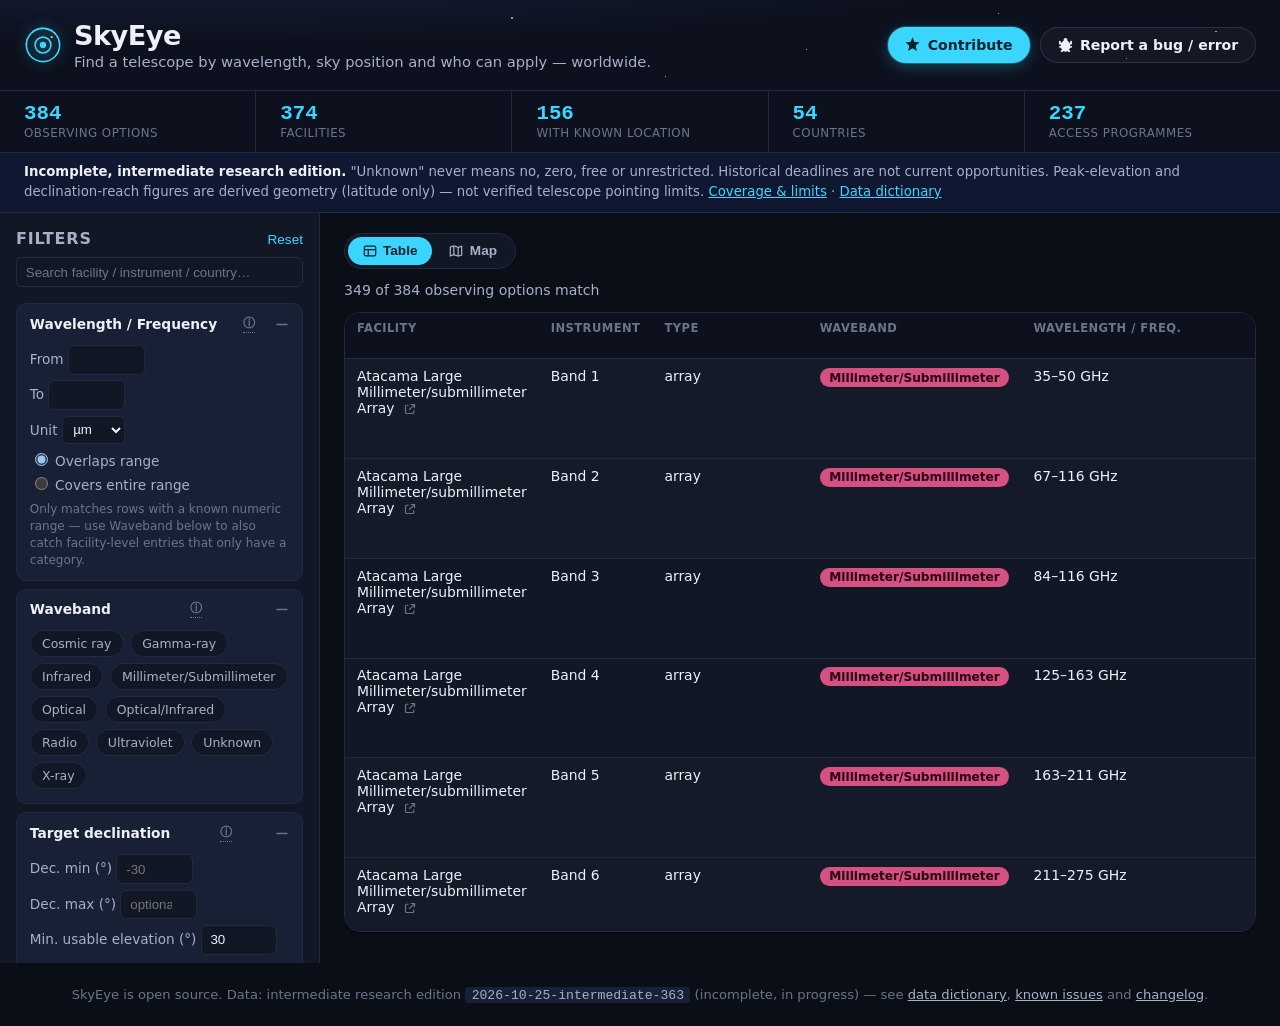
==== commit 78db4f5c: "map-bug fix etc" ====
--- a/index.html
+++ b/index.html
@@ -5,7 +5,7 @@
   <meta name="viewport" content="width=device-width, initial-scale=1">
   <title>SkyEye — Telescope &amp; Access Finder</title>
   <link rel="stylesheet" href="vendor/leaflet/leaflet.css">
-  <link rel="stylesheet" href="style.css">
+  <link rel="stylesheet" href="style.css?v=4">
 </head>
 <body>
   <header id="site-header">
@@ -262,6 +262,6 @@
   </footer>
 
   <script src="vendor/leaflet/leaflet.js"></script>
-  <script src="app.js"></script>
+  <script src="app.js?v=4"></script>
 </body>
 </html>
--- a/style.css
+++ b/style.css
@@ -108,7 +108,7 @@
 .filters-head { display: flex; justify-content: space-between; align-items: baseline; margin-bottom: 0.6rem; }
 .filters-head h2 { margin: 0; font-size: 1rem; color: var(--ink-secondary); text-transform: uppercase; letter-spacing: 0.05em; }
 #reset { background: none; border: none; color: var(--accent); cursor: pointer; font-size: 0.85rem; padding: 0; }
-main { flex: 1; padding: 1.25rem 1.5rem; overflow-x: auto; min-width: 0; }
+main { flex: 1; padding: 1.25rem 1.5rem; min-width: 0; }
 
 details.filter-group { margin: 0.5rem 0; border: 1px solid var(--hairline); border-radius: var(--radius-md);
                         background: var(--surface-raised); overflow: hidden; }
@@ -159,8 +159,12 @@
 #count { color: var(--ink-secondary); font-size: 0.88rem; margin-top: 0; }
 
 #map { height: 60vh; min-height: 360px; border-radius: var(--radius-lg); overflow: hidden;
-       border: 1px solid var(--hairline); margin-bottom: 1rem; filter: saturate(1.05); }
+       border: 1px solid var(--hairline); margin-bottom: 1rem; background: #0a0e17; }
 #map[hidden] { display: none; }
+/* OSM's standard tiles are free/no-key (unlike CARTO's basemaps, which now require one) but are
+   a light basemap; invert+rotate just the tile imagery to fake a dark map without touching
+   markers, popups or the zoom control, which live in separate Leaflet panes. */
+#map .leaflet-tile-pane { filter: invert(1) hue-rotate(180deg) brightness(0.92) contrast(0.9) saturate(0.8); }
 .map-popup-link { margin-top: 0.4rem; padding: 0.3rem 0.6rem; border: 1px solid var(--hairline);
                    background: var(--surface); color: var(--ink); border-radius: 6px; cursor: pointer; font-size: 0.8rem; }
 .leaflet-popup-content-wrapper, .leaflet-popup-tip { background: var(--surface-raised); color: var(--ink); }
@@ -168,15 +172,25 @@
 
 /* ---------- table ---------- */
 #table-wrap[hidden] { display: none; }
-#table-wrap { border: 1px solid var(--hairline); border-radius: var(--radius-lg); overflow: hidden; box-shadow: var(--shadow-1); }
-table { border-collapse: collapse; width: 100%; min-width: 1300px; background: var(--surface); font-size: 0.87rem; }
+/* A bounded-height scroll region (not the whole page) is what actually lets a sticky <thead>
+   and horizontal scrolling coexist in CSS: overflow-x:auto on an unbounded-height container
+   also makes it the sticky positioning context for its children, but since it never scrolls
+   vertically itself (no max-height), position:sticky has nothing to stick to and the header
+   just scrolls away with the page. Giving it a real height fixes both at once. */
+#table-wrap { border: 1px solid var(--hairline); border-radius: var(--radius-lg); box-shadow: var(--shadow-1);
+              overflow: auto; max-height: calc(100vh - 280px); min-height: 360px; }
+/* border-collapse: collapse silently breaks position:sticky on <th>/<td> in every major browser
+   engine -- separate + zero spacing keeps the same visual borders without that bug. */
+table { border-collapse: separate; border-spacing: 0; width: 100%; min-width: 1300px; background: var(--surface); font-size: 0.87rem; }
 th, td { text-align: left; padding: 0.55rem 0.75rem; vertical-align: top; border-bottom: 1px solid var(--hairline); }
 thead th { position: sticky; top: 0; background: var(--surface-2); z-index: 1; font-size: 0.72rem;
            text-transform: uppercase; letter-spacing: 0.04em; color: var(--ink-muted); font-weight: 700; }
 th[data-key] { cursor: pointer; user-select: none; }
 th[data-key]:hover { color: var(--ink); }
 .sort-arrow { color: var(--accent); }
-th { resize: horizontal; overflow: hidden; }
+/* No column-resize handle: it needs overflow != visible on the <th>, which silently breaks
+   position:sticky on that same cell in every major browser -- sticky is the more useful of
+   the two, and horizontal scrolling already handles an overly wide table. */
 tbody tr.facility-row { position: relative; cursor: pointer; border-left: 3px solid transparent; }
 tbody tr.facility-row:nth-child(4n+1), tbody tr.facility-row:nth-child(4n+2) { background: rgba(255,255,255,0.015); }
 tr.facility-row:hover { background: rgba(59,214,255,0.07); border-left-color: var(--accent); }
@@ -230,7 +244,10 @@
   #stat-bar { overflow-x: auto; }
   .caveat-banner { padding: 0.5rem 1rem; }
   #layout { display: block; }
-  main { padding: 0.75rem; overflow-x: visible; }
+  main { padding: 0.75rem; }
+  /* mobile uses the card layout (thead hidden, no horizontal scroll needed) -- let it flow with
+     the normal page scroll instead of its own bounded box. */
+  #table-wrap { max-height: none; overflow: visible; }
 
   #mobile-bar { display: flex; margin-bottom: 0.6rem; }
   #mobile-bar button { display: inline-flex; align-items: center; gap: 0.4rem; padding: 0.6rem 1rem; font-size: 0.95rem;
